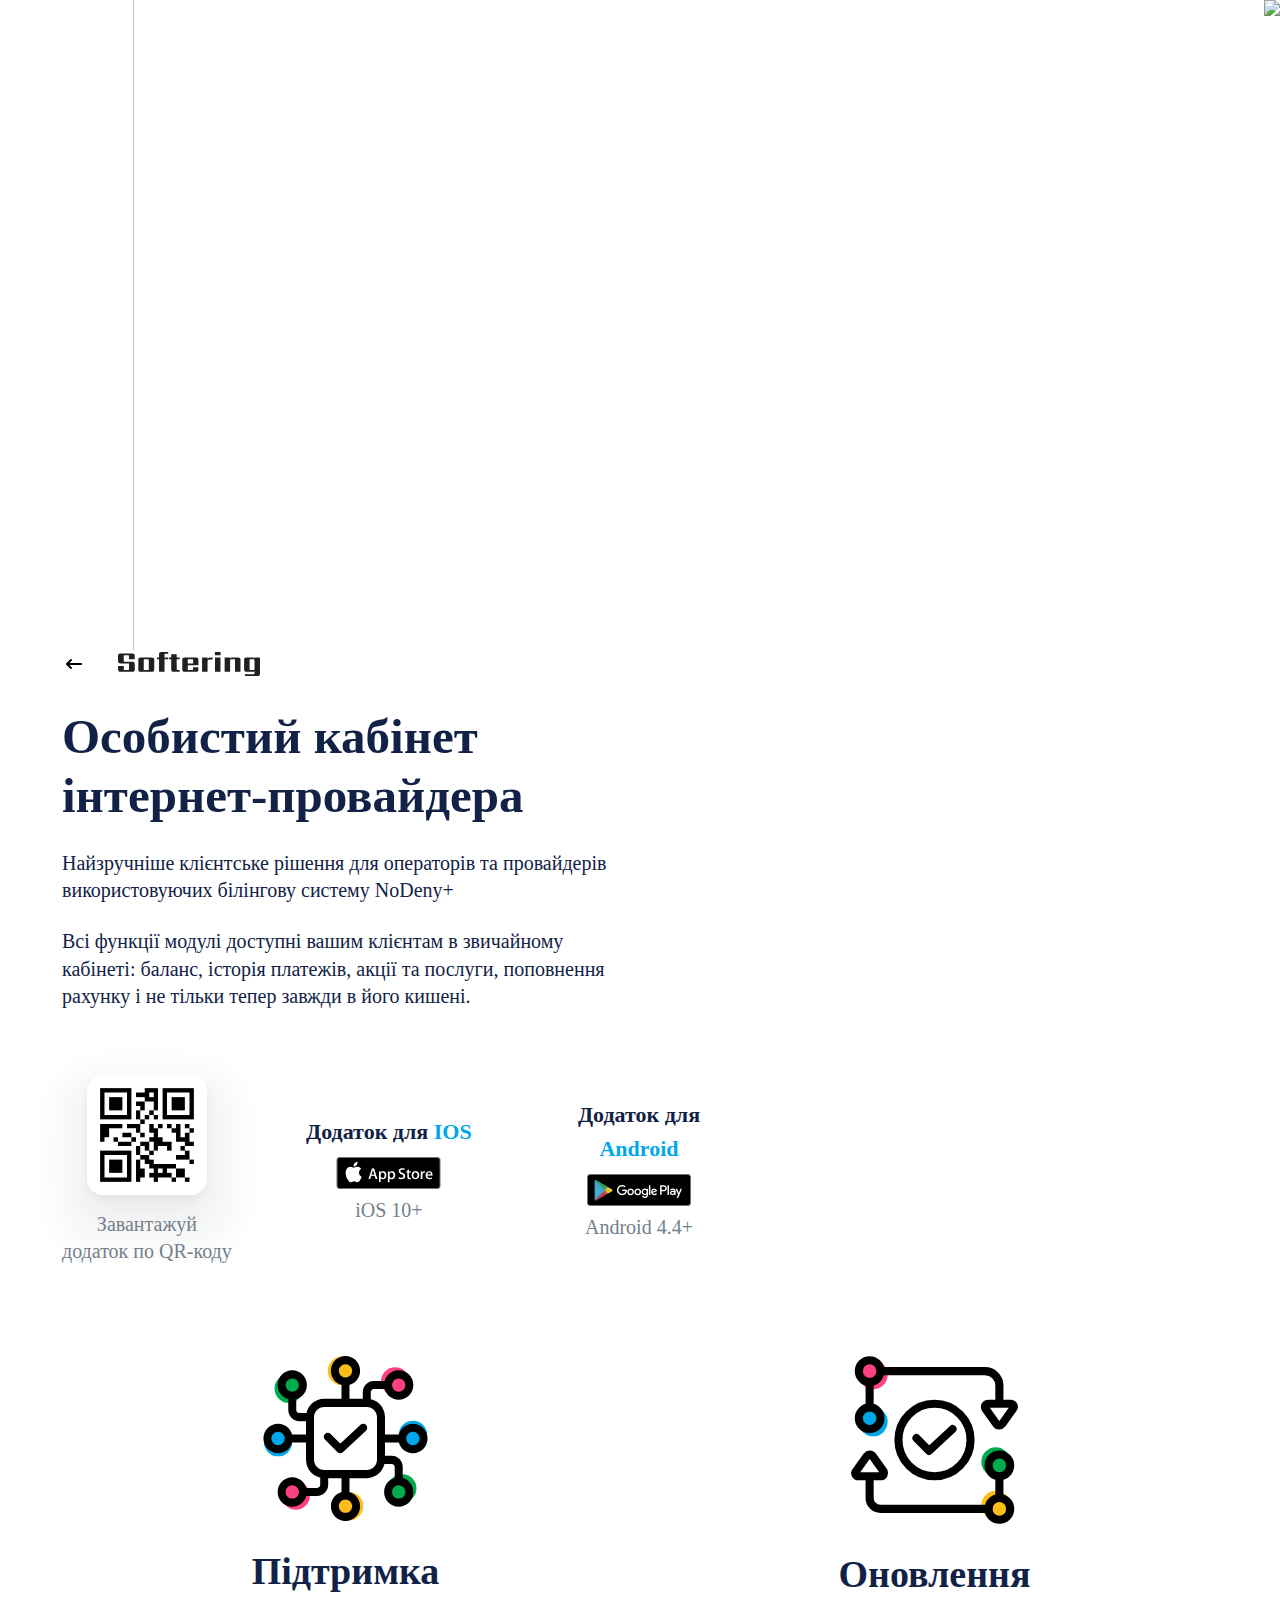
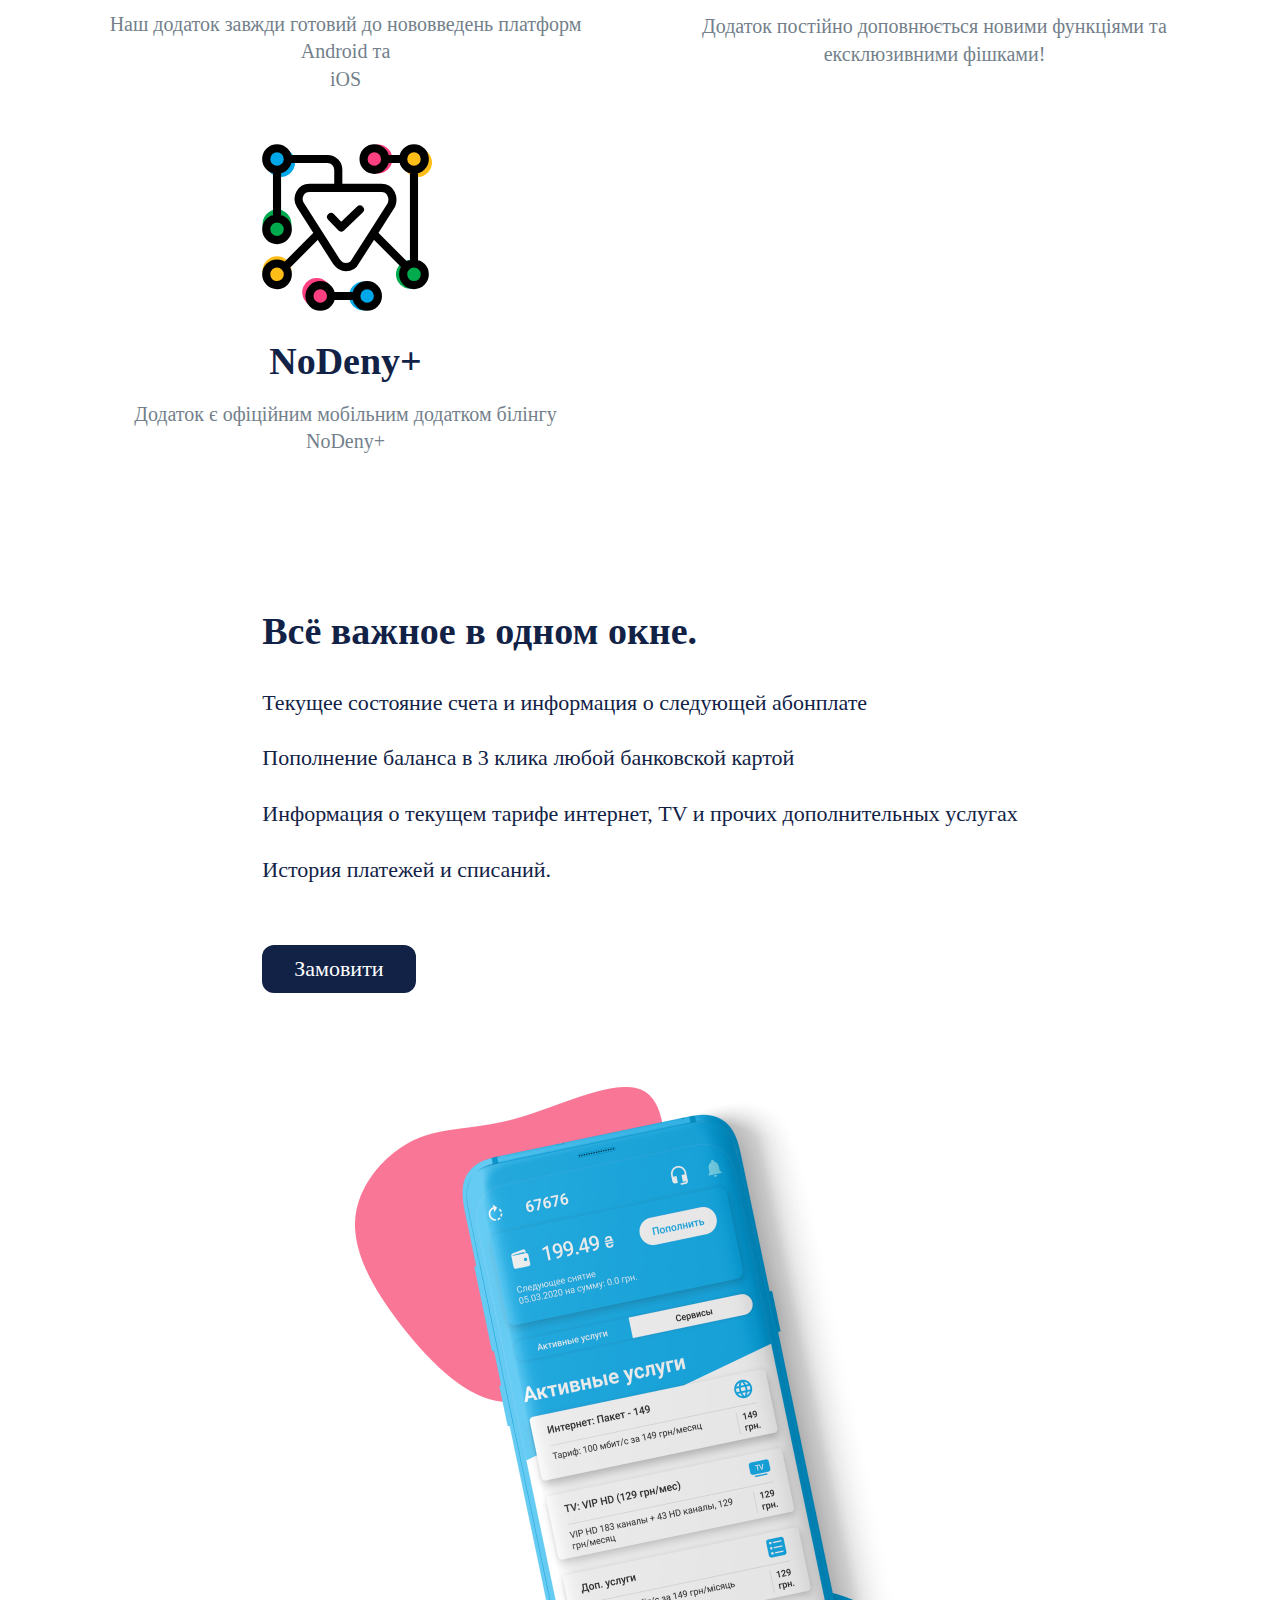
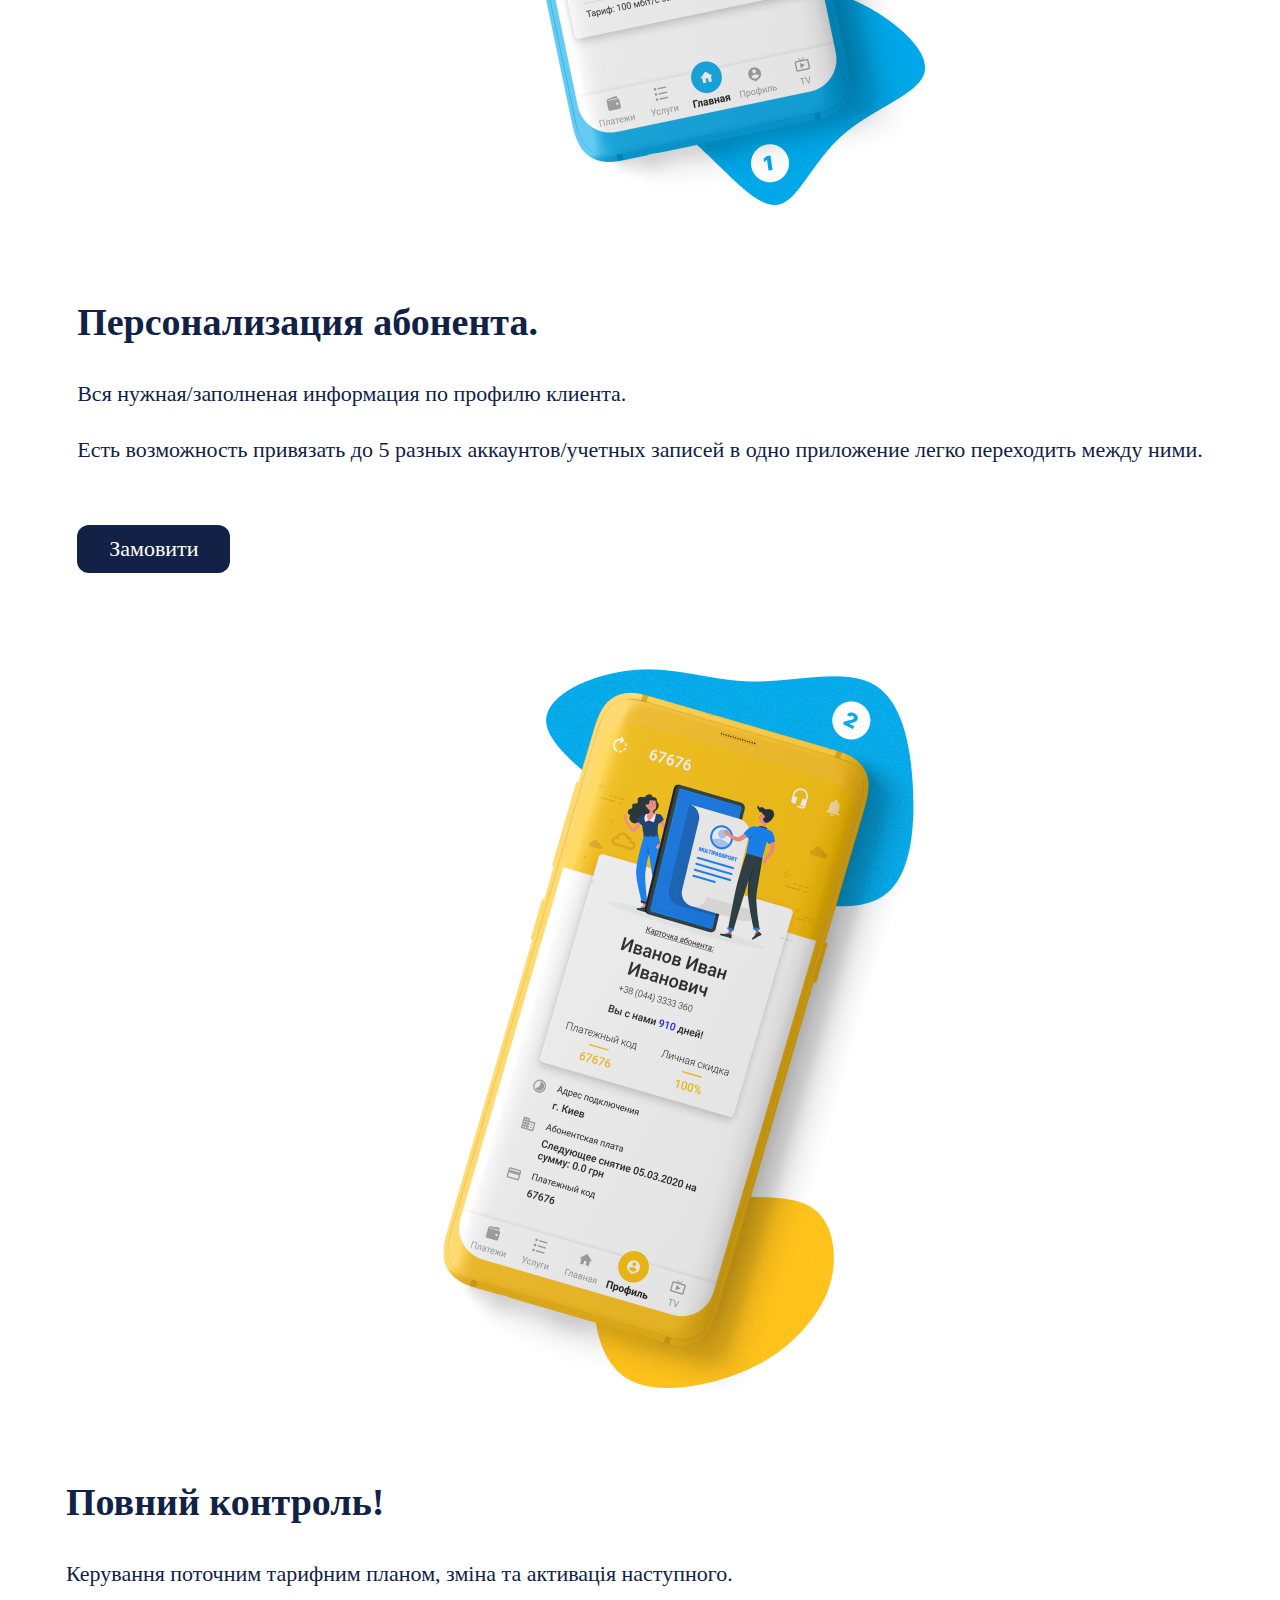
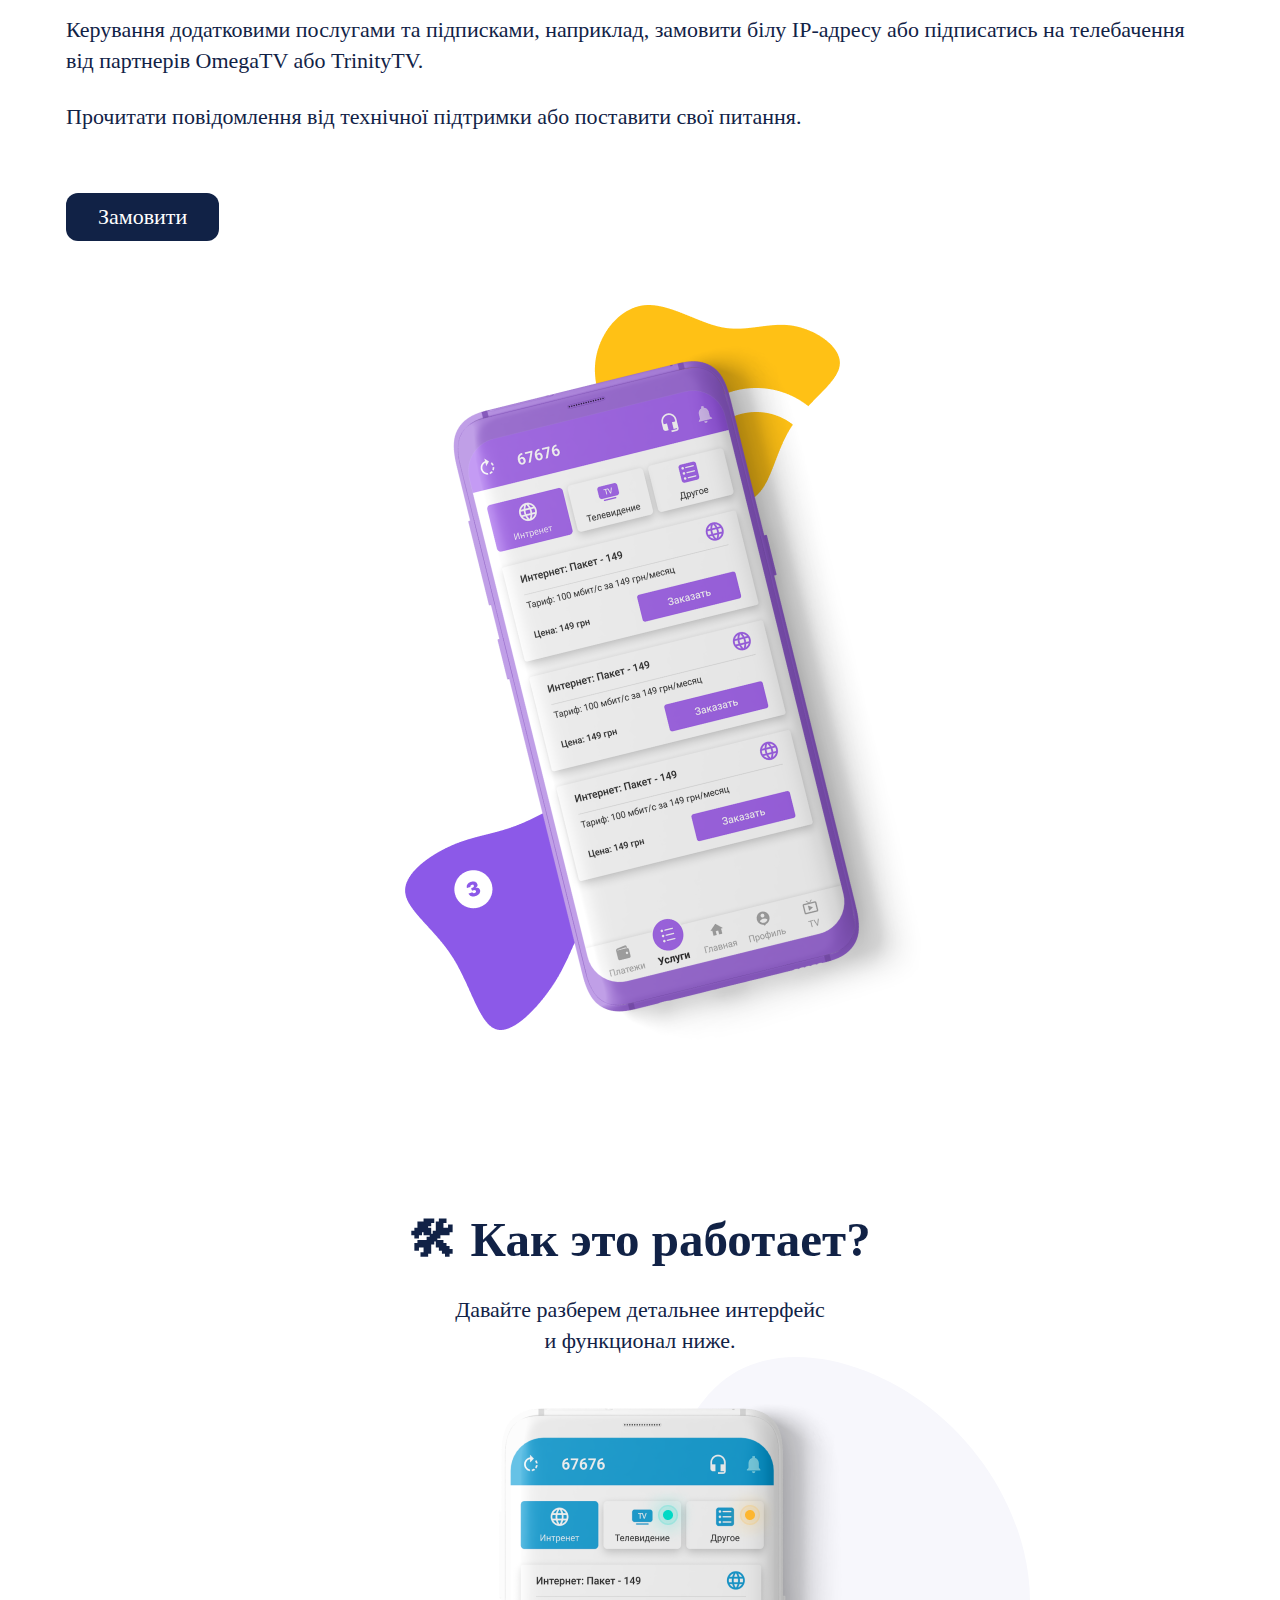
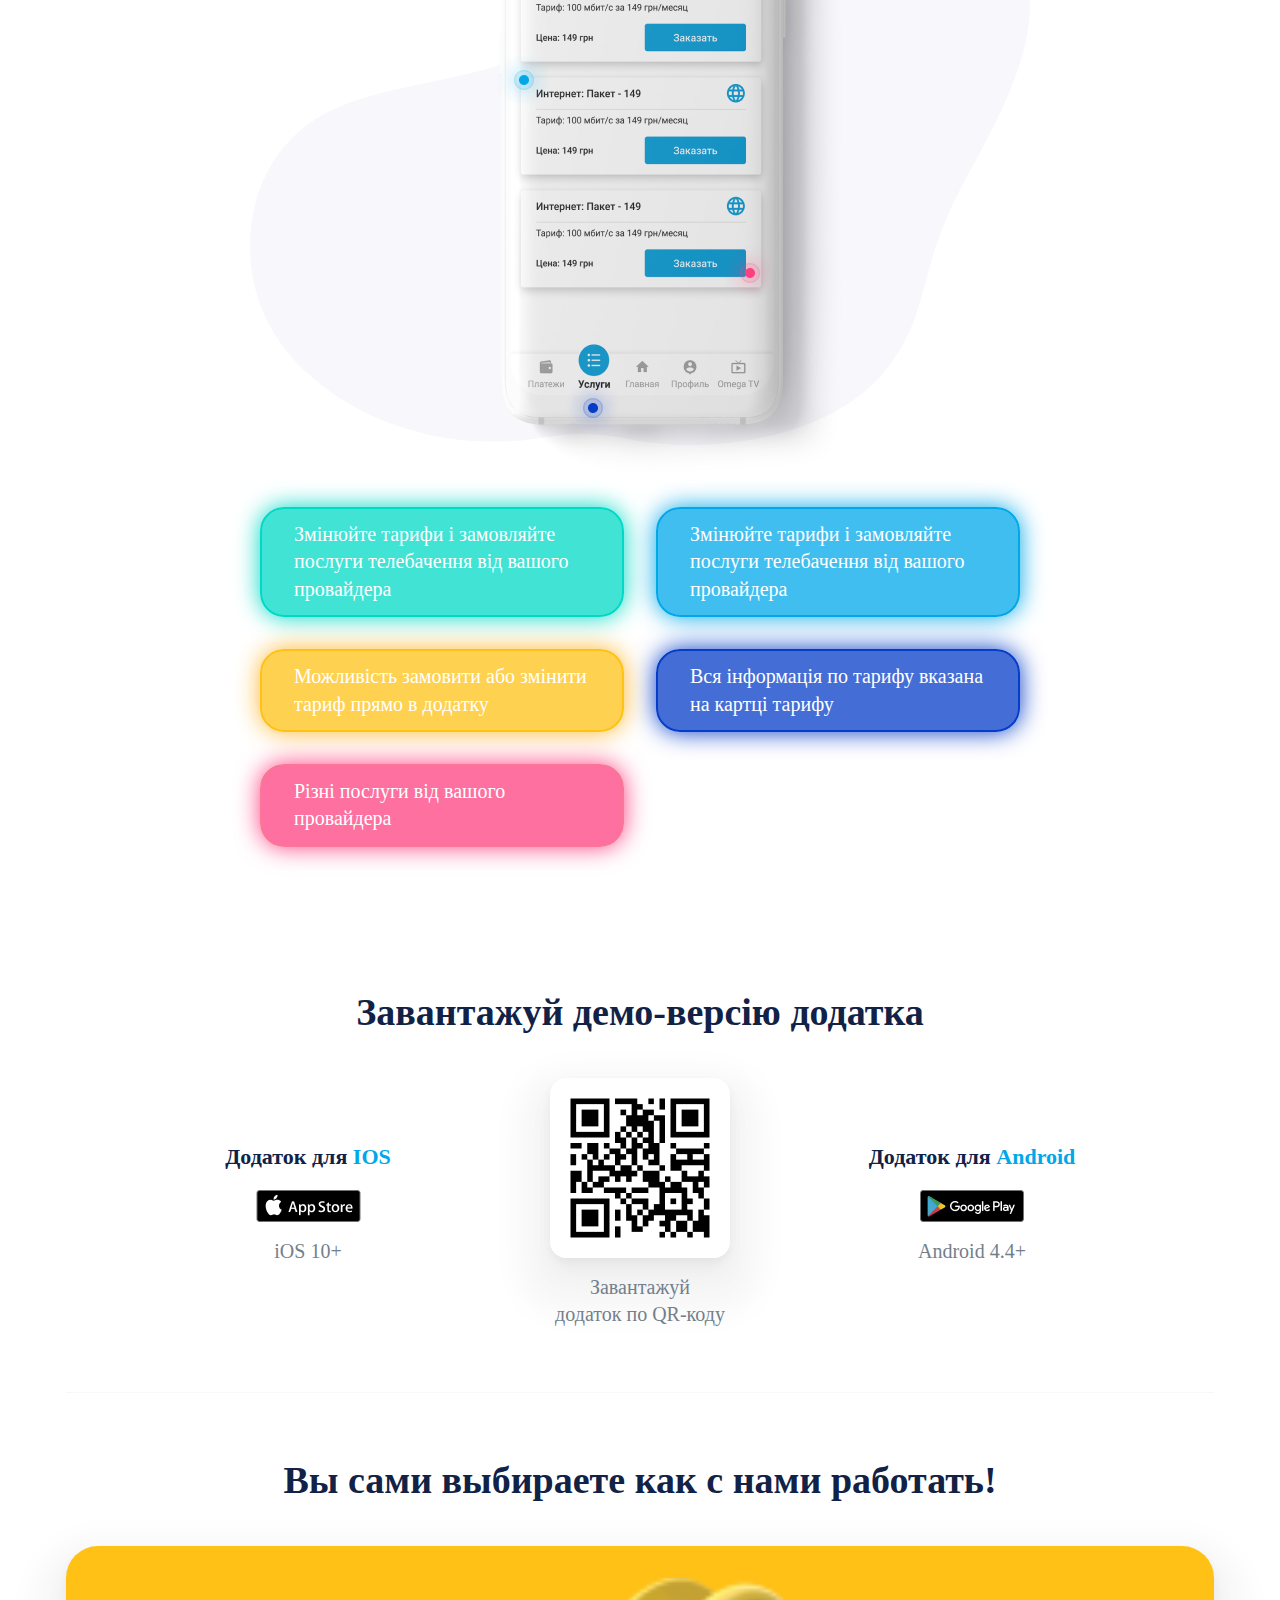
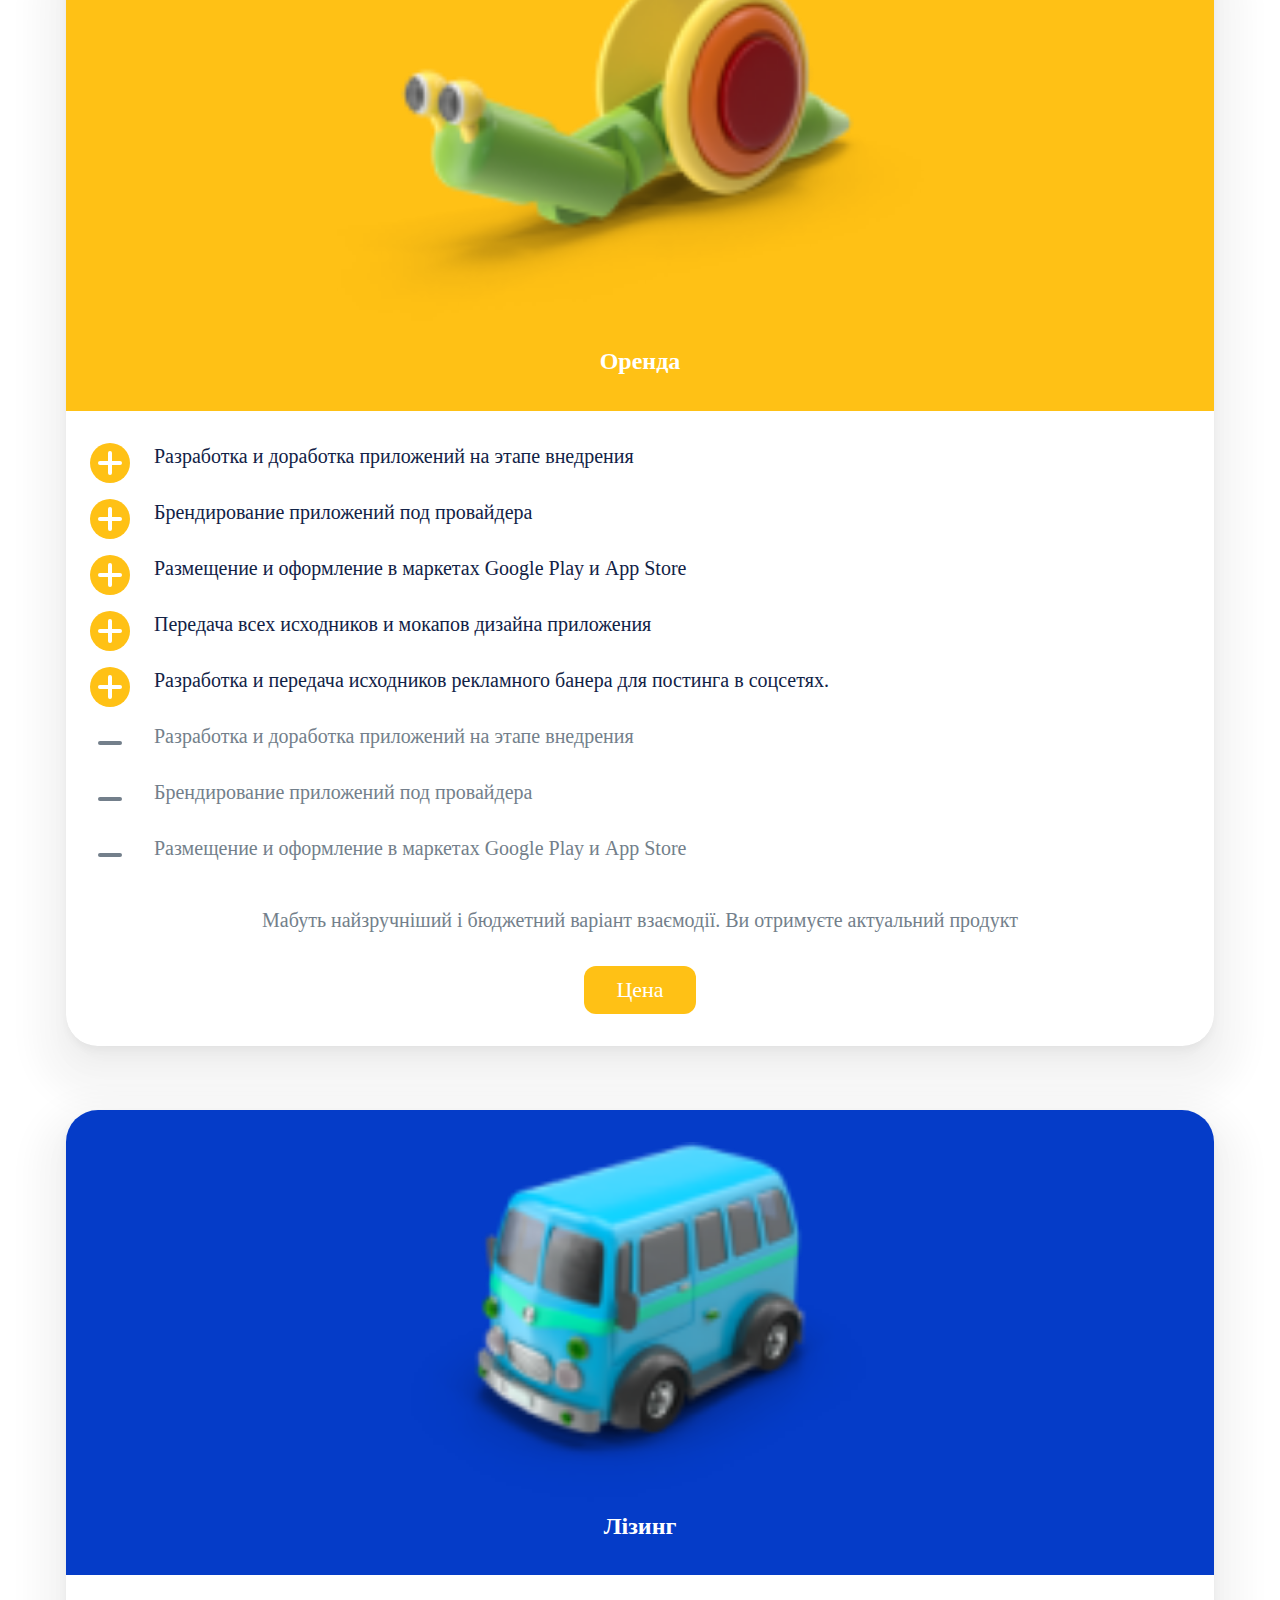
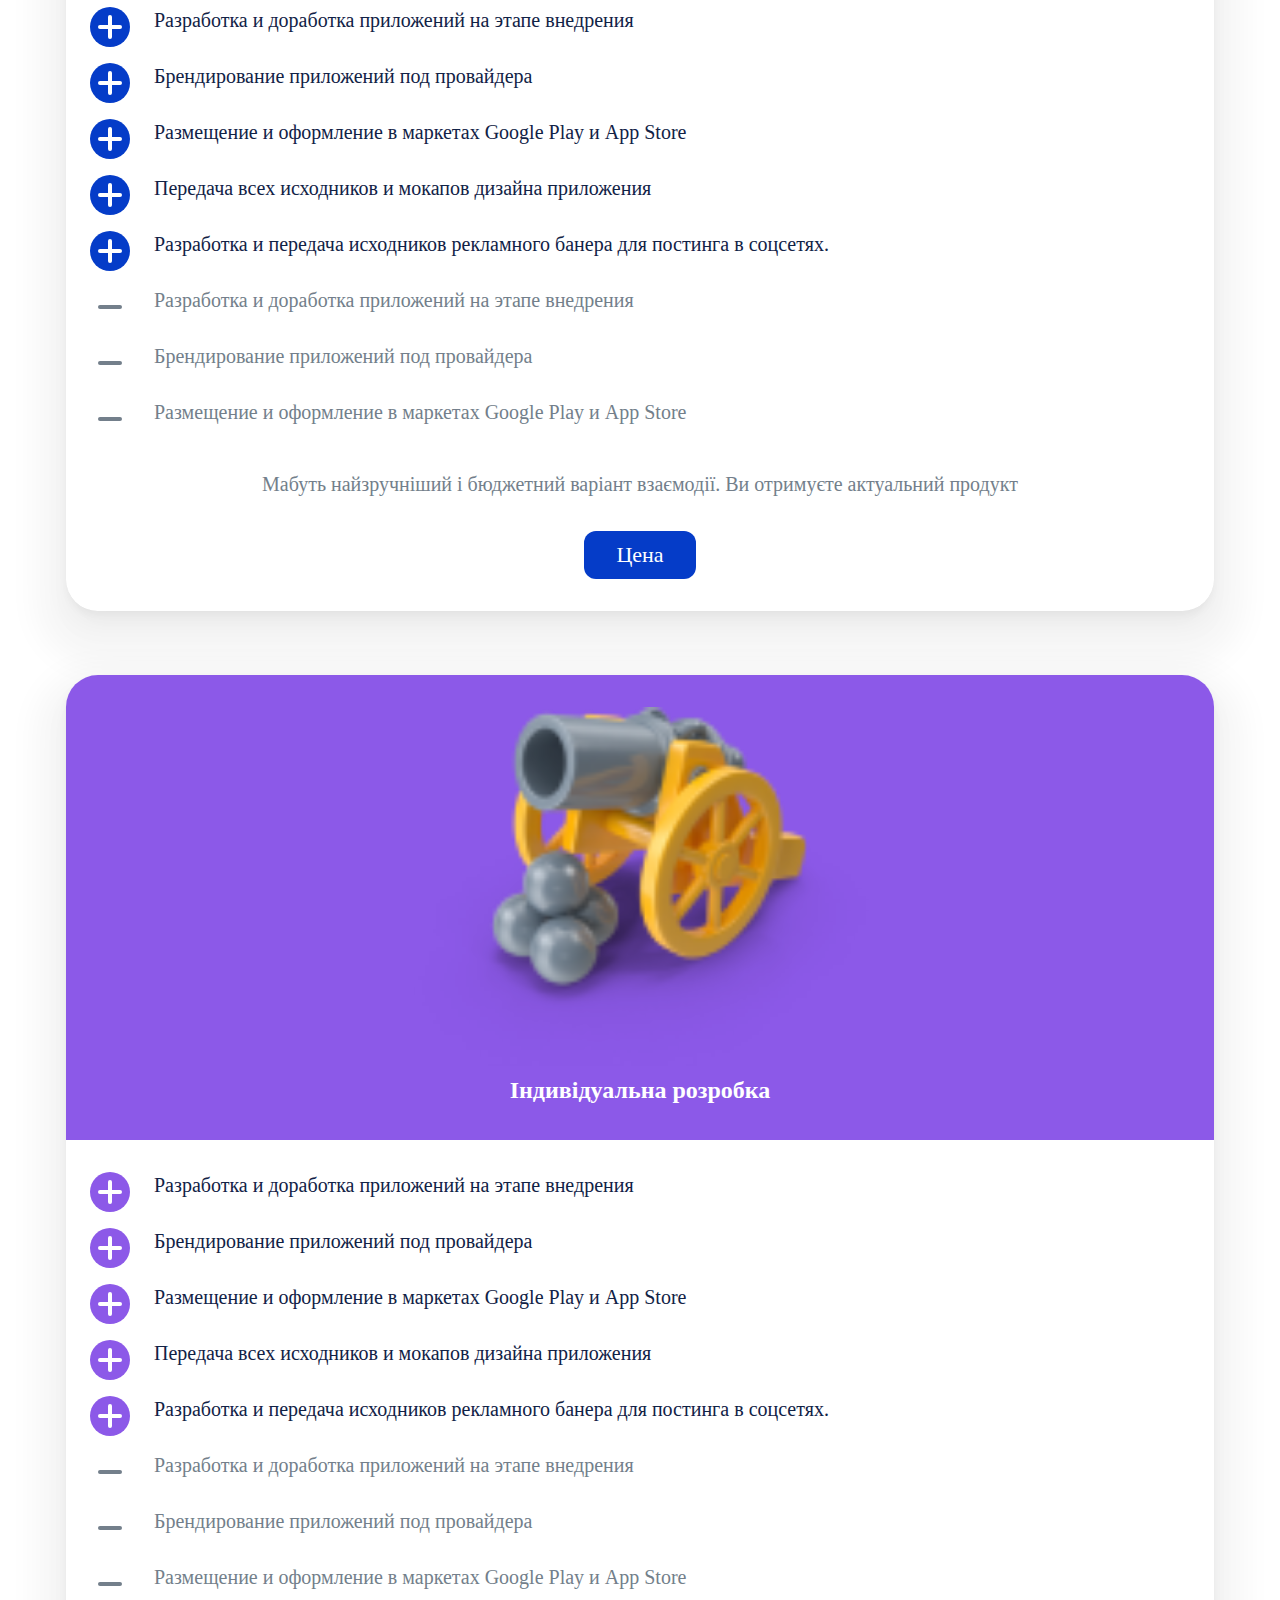
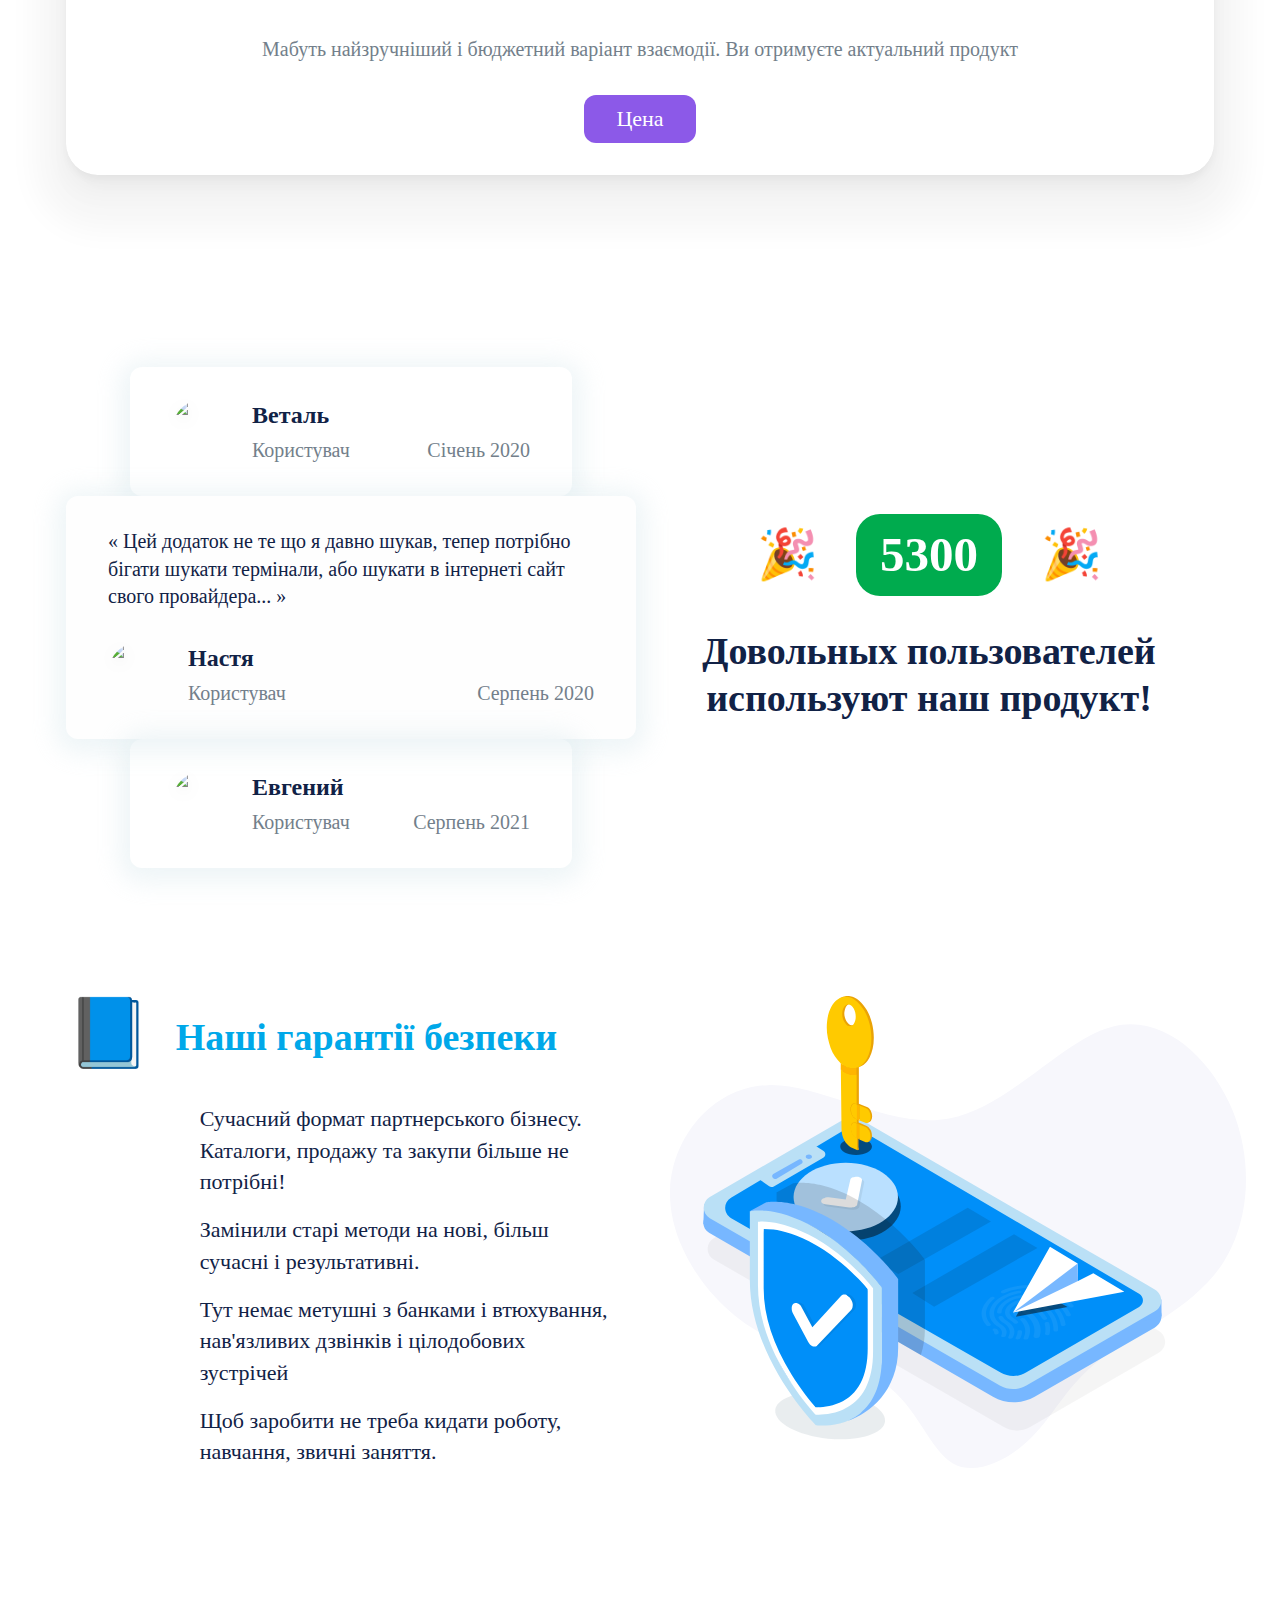
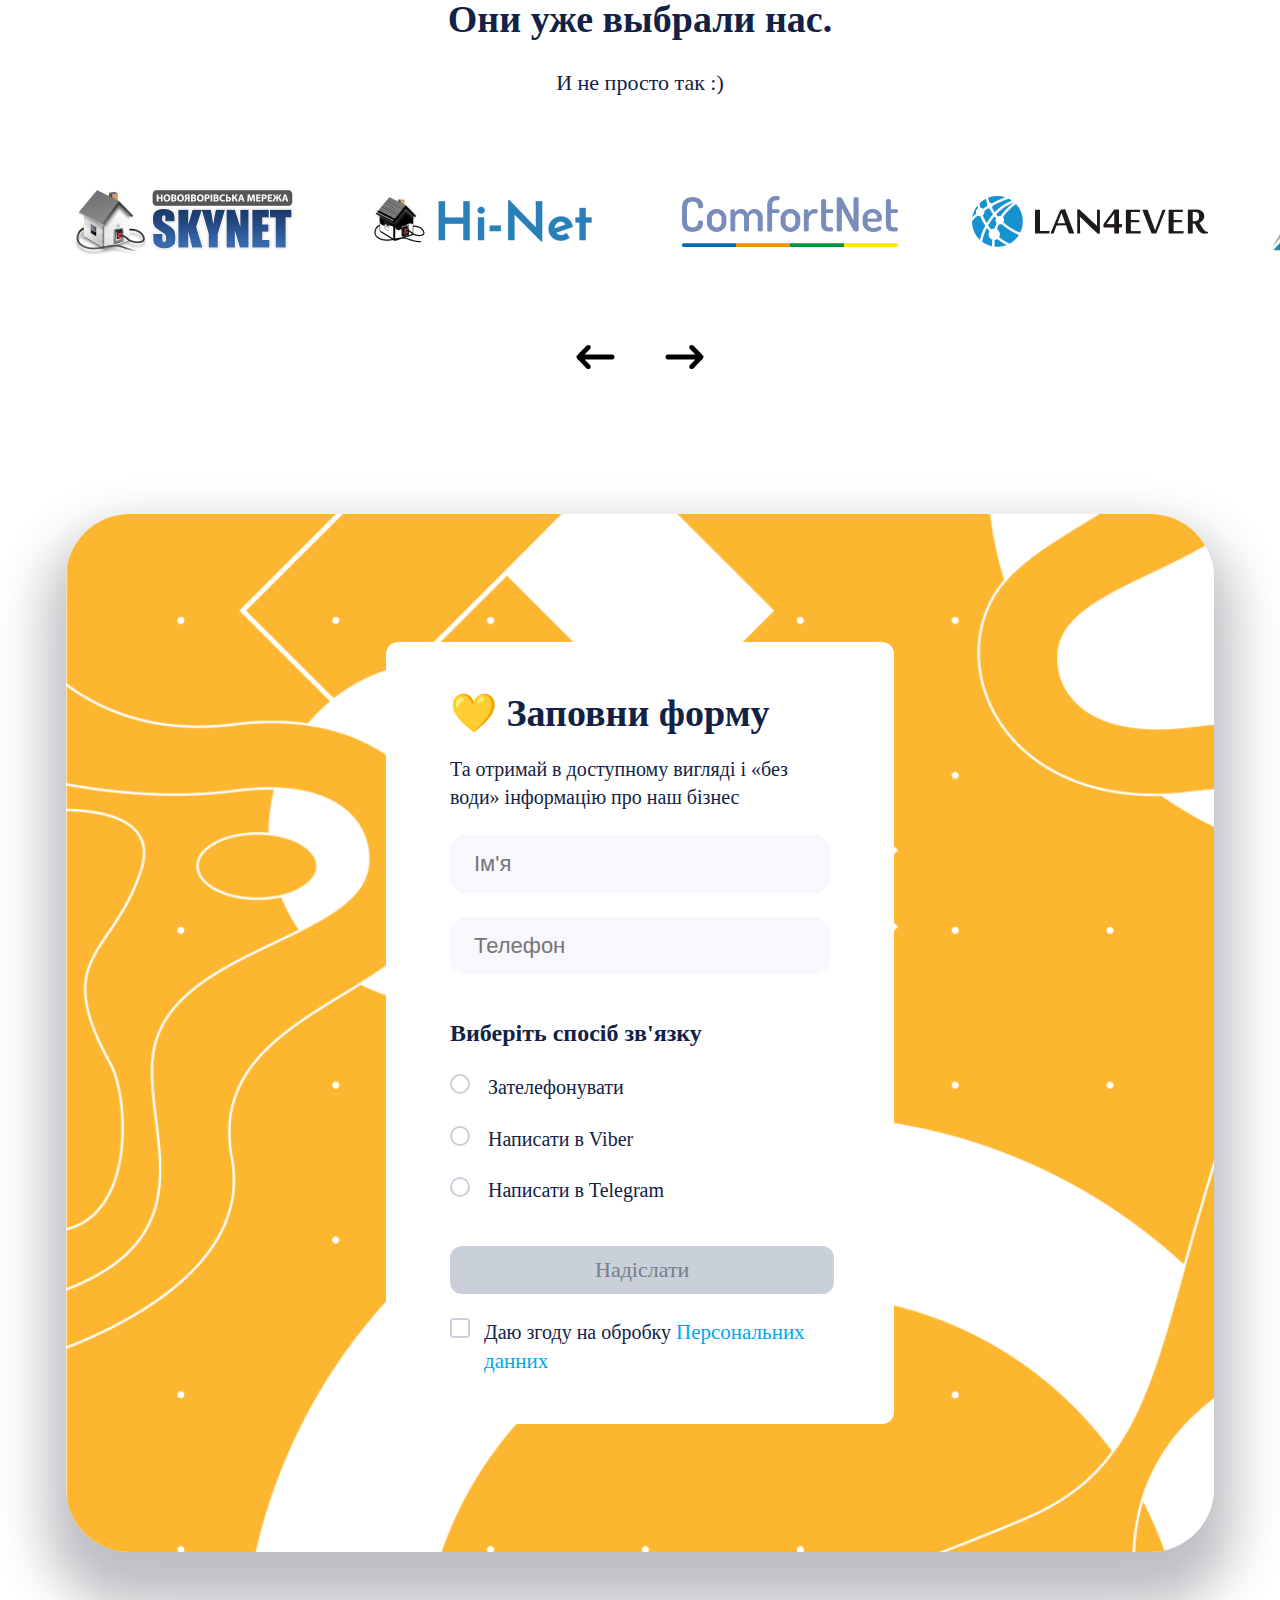
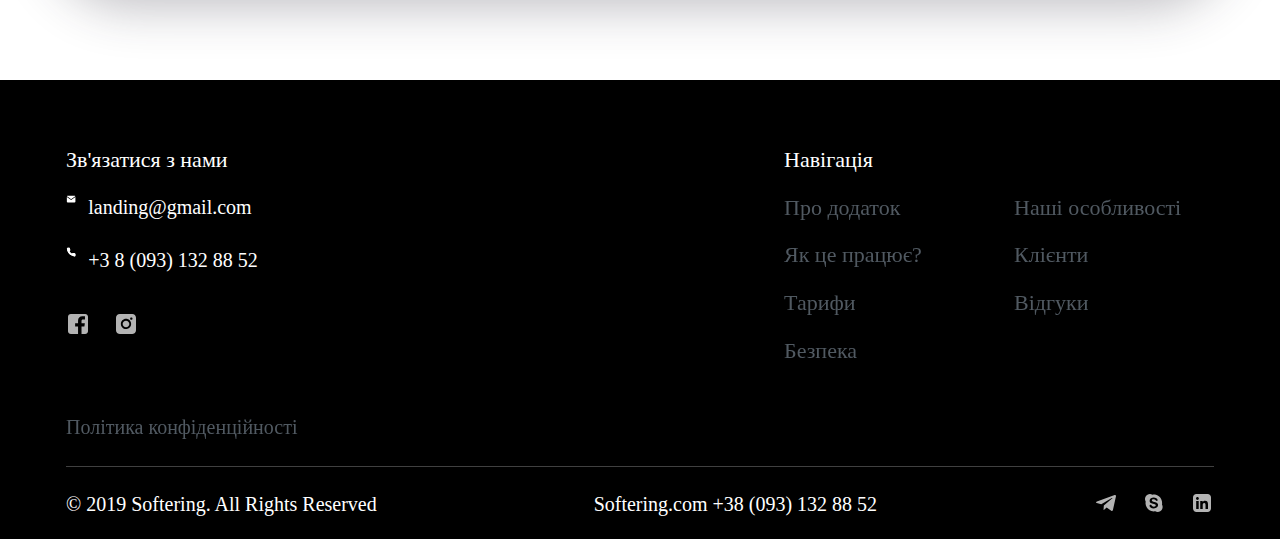
==== index.html @ 540b1f9c "Global update" ====
<!DOCTYPE html>
<html>
    <head>
        <meta charset="utf-8">
        <!-- Стиль сайта -->
        <!-- <link href="./css/style.css" rel="stylesheet"> -->
        <link href="./css/index.css" rel="stylesheet">
        <!-- Стиль шрифтов -->
        <link href="./font/fonts.css" rel="stylesheet">
        <title>Softering</title>
    </head>
    <body>
        <!-- Йобаний красівий беграунд -->
        <div class="banner">
            <div class='banner__container-absolute'>
            <div class='banner__container-relative'>
                <img class="banner__background-img" src="./img/bannerr/background.png">
            </div>
            </div>
            <img class="banner__mask-img" src="./img/bannerr/Mask.png">
        </div>
        <div class="header center-alignment-home">
            <a href="" class="header__back-logo">
                <div>
                    <img src="./img/header/Arrow-back.svg">
                    <img src="./img/header/Logo-Softering.svg">
                </div>
            </a>
            <div class="header__about-project">
                <div class="header__info">
                    <h2 class="H2ExtraBold">Особистий кабінет інтернет-провайдера</h2>
                    <p class="Regular-S">Найзручніше клієнтське рішення для операторів та провайдерів використовуючих білінгову систему NoDeny+</p>
                    <p class="Regular-S">Всі функції модулі доступні вашим клієнтам в звичайному кабінеті: баланс, історія платежів, акції та послуги, поповнення рахунку і не тільки тепер завжди в його кишені.</p>
                </div>
                <div class="header__download-links">
                    <div class="header__QR">
                        <span class="header__QR-img">
                            <img src="./img/header/links-QR.png">
                        </span>
                        <span class="grey_text Medium-S">Завантажуй</br> додаток по QR-коду</span>
                    </div>
                    <div class="header__applications">
                        <div class="applications-app">
                            <span class="applications-text H6Bold">Додаток для <span class="SkyBlue_text">IOS</span></span>
                            <a href=''><img src="./img/applications/AppStore.png"></a>
                            <span class="grey_text Medium-S">iOS 10+</span>
                        </div>
                        <div class="applications-app">
                            <span class="applications-text H6Bold">Додаток для <span class="SkyBlue_text">Android</span></span>
                            <a href=''><img src="./img/applications/GooglePlay.png"></a>
                            <span class="grey_text Medium-S">Android 4.4+</span>
                        </div>
                    </div>
                </div>
            </div>
        </div>
        <div class="list center-alignment">
             <ul class="list__cards">
                <li class="list__card-1 list__card">
                    <img src="./img/list/01.svg">
                    <div class="list__texts">
                        <h3 class="H3ExtraBold">Підтримка</h3>
                        <p class="Medium-S">Наш додаток завжди готовий до нововведень платформ Android та</br>iOS</p>
                    </div>
                </li>
                <li class="list__card-2 list__card">
                    <img src="./img/list/02.svg">
                    <div class="list__texts">
                        <h3 class="H3ExtraBold">Оновлення</h3>
                        <p class="Medium-S">Додаток постійно доповнюється новими функціями та ексклюзивними фішками!</p>
                    </div>
                </li>
                <li class="list__card-3 list__card">
                    <img src="./img/list/03.svg">
                    <div class="list__texts">
                        <h3 class="H3ExtraBold">NoDeny+</h3>
                        <p class="Medium-S">Додаток є офіційним мобільним додатком білінгу NoDeny+</p>
                    </div>
                </li>
             </ul>
        </div>
        <div class="about-order center-alignment">
            <div class="about-order__card">
                <img src="./img/about-order/01.png">
                <div class="about-order__info-block">
                    <div class="about-order__text-block">
                        <h3 class="H3ExtraBold">Всё важное в одном окне.</h3>
                        <div class="Regular-M">
                            <p>Текущее состояние счета и информация о следующей абонплате</p>
                            <p>Пополнение баланса в 3 клика любой банковской картой</p>
                            <p>Информация о текущем тарифе интернет, TV и прочих дополнительных услугах</p>
                            <p>История платежей и списаний.</p>
                        </div>
                    </div>
                    <div>
                        <button id='' class="button-primary">Замовити</button>
                    </div>
                </div>
            </div>
            <div class="about-order__card">
                <img src="./img/about-order/02.png">
                <div class="about-order__info-block">
                    <div class="about-order__text-block">
                        <h3 class="H3ExtraBold">Персонализация абонента.</h3>
                        <div class="Regular-M">
                            <p>Вся нужная/заполненая информация по профилю клиента.</p>
                            <p>Есть возможность привязать до 5 разных аккаунтов/учетных записей в одно приложение легко переходить между ними.</p>
                        </div>
                    </div>
                    <div>
                        <button id='' class="button-primary">Замовити</button>
                    </div>
                </div>
            </div>
            <div class="about-order__card">
                <img src="./img/about-order/03.png">
                <div class="about-order__info-block">
                    <div class="about-order__text-block">
                        <h3 class="H3ExtraBold">Повний контроль!</h3>
                        <div class="Regular-M">
                            <p>Керування поточним тарифним планом, зміна та активація наступного.</p>
                            <p>Керування додатковими послугами та підписками, наприклад, замовити білу IP-адресу або підписатись на телебачення від партнерів OmegaTV або TrinityTV. </p>
                            <p>Прочитати повідомлення від технічної підтримки або поставити свої питання. </p>
                        </div>
                    </div>
                    <div>
                        <button id='' class="button-primary">Замовити</button>
                    </div>
                </div>
            </div>
        </div>
        <div class="how-works center-alignment">
            <div class="how-works__title">
                <h2 class="H2ExtraBold">🛠 Как это работает?</h2>
                <p class="Medium-M">Давайте разберем детальнее интерфейс</br> и функционал ниже.</p>
            </div>
            <div class="how-works__info">
                <img src="./img/how-works/mobile.png">
                <div class="how-works__cards">
                    <div>
                        <p class="Medium-S">Змінюйте тарифи і замовляйте послуги телебачення від вашого провайдера</p>
                        <p class="Medium-S">Вся інформація по тарифу вказана на картці тарифу</p></div>
                    <div>
                        <p class="Medium-S">Змінюйте тарифи і замовляйте послуги телебачення від вашого провайдера</p>
                        <p class="Medium-S">Можливість замовити або змінити тариф прямо в додатку</p>
                        <p class="Medium-S">Різні послуги від вашого провайдера</p>
                    </div>
                </div>
                <img src="./img/how-works/Vector.svg">
            </div>
        </div>
        <div class="download-links-demo center-alignment">
            <h3 class="H3ExtraBold">Завантажуй демо-версію додатка</h3>
            <ul>
                <li class="applications-app">
                    <span class="applications-text H6Bold">Додаток для <span class="SkyBlue_text">IOS</span></span>
                    <a href=''><img src="./img/applications/AppStore.png"></a>
                    <span class="grey_text Medium-S">iOS 10+</span>
                </li>
                <li class="download-links-demo__QR-code">
                    <div class="download-links-demo__block">
                        <img src="./img/download-links-demo/links-QR-demo.png">
                    </div>
                    <span class="grey_text Medium-S">Завантажуй</br> додаток по QR-коду</span>
                </li>
                <li class="applications-app">
                    <span class="applications-text H6Bold">Додаток для <span class="SkyBlue_text">Android</span></span>
                    <a href=''><img src="./img/applications/GooglePlay.png"></a>
                    <span class="grey_text Medium-S">Android 4.4+</span>
                </li>
            </ul>
        </div>
        <div class="line"></div>
        <div class="rates center-alignment">
            <h3 class="H3ExtraBold">Вы сами выбираете как с нами работать!</h3>
            <ul class="rates__cards">
                <li class="rates__card rates_yellow">
                    <div class="rates__title">
                        <img src="./img/rates/yellow-card.png">
                        <h5 class="H5Bold">Оренда</h5>
                    </div>
                    <div class="rates__info">
                        <ul>
                            <li class="rates__text">
                                <svg width="20" height="20" viewBox="0 0 20 20" fill="none" xmlns="http://www.w3.org/2000/svg">
                                    <g clip-path="url(#clip0_263_393)">
                                    <circle cx="10" cy="10" r="10"/>
                                    <path d="M10 5V15" stroke="white" stroke-width="2" stroke-linecap="round" stroke-linejoin="round"/>
                                    <path d="M5 10H15" stroke="white" stroke-width="2" stroke-linecap="round" stroke-linejoin="round"/>
                                    </g>
                                    <defs>
                                    <clipPath id="clip0_263_393">
                                    <rect width="20" height="20" fill="white"/>
                                    </clipPath>
                                    </defs>
                                </svg>                                    
                                <p class="Regular-S">Разработка и доработка приложений на этапе внедрения</p>
                            </li>
                            <li class="rates__text">
                                <svg width="20" height="20" viewBox="0 0 20 20" fill="none" xmlns="http://www.w3.org/2000/svg">
                                    <g clip-path="url(#clip0_263_393)">
                                    <circle cx="10" cy="10" r="10"/>
                                    <path d="M10 5V15" stroke="white" stroke-width="2" stroke-linecap="round" stroke-linejoin="round"/>
                                    <path d="M5 10H15" stroke="white" stroke-width="2" stroke-linecap="round" stroke-linejoin="round"/>
                                    </g>
                                    <defs>
                                    <clipPath id="clip0_263_393">
                                    <rect width="20" height="20" fill="white"/>
                                    </clipPath>
                                    </defs>
                                </svg>                                    
                                <p class="Regular-S">Брендирование приложений под провайдера </p>
                            </li>
                            <li class="rates__text">
                                <svg width="20" height="20" viewBox="0 0 20 20" fill="none" xmlns="http://www.w3.org/2000/svg">
                                    <g clip-path="url(#clip0_263_393)">
                                    <circle cx="10" cy="10" r="10"/>
                                    <path d="M10 5V15" stroke="white" stroke-width="2" stroke-linecap="round" stroke-linejoin="round"/>
                                    <path d="M5 10H15" stroke="white" stroke-width="2" stroke-linecap="round" stroke-linejoin="round"/>
                                    </g>
                                    <defs>
                                    <clipPath id="clip0_263_393">
                                    <rect width="20" height="20" fill="white"/>
                                    </clipPath>
                                    </defs>
                                </svg> 
                                <p class="Regular-S">Размещение и оформление в маркетах Google Play и App Store</p>
                            </li>
                            <li class="rates__text">
                                <svg width="20" height="20" viewBox="0 0 20 20" fill="none" xmlns="http://www.w3.org/2000/svg">
                                    <g clip-path="url(#clip0_263_393)">
                                    <circle cx="10" cy="10" r="10"/>
                                    <path d="M10 5V15" stroke="white" stroke-width="2" stroke-linecap="round" stroke-linejoin="round"/>
                                    <path d="M5 10H15" stroke="white" stroke-width="2" stroke-linecap="round" stroke-linejoin="round"/>
                                    </g>
                                    <defs>
                                    <clipPath id="clip0_263_393">
                                    <rect width="20" height="20" fill="white"/>
                                    </clipPath>
                                    </defs>
                                </svg> 
                                <p class="Regular-S">Передача всех исходников и мокапов дизайна приложения</p>
                            </li>
                            <li class="rates__text">
                                <svg width="20" height="20" viewBox="0 0 20 20" fill="none" xmlns="http://www.w3.org/2000/svg">
                                    <g clip-path="url(#clip0_263_393)">
                                    <circle cx="10" cy="10" r="10"/>
                                    <path d="M10 5V15" stroke="white" stroke-width="2" stroke-linecap="round" stroke-linejoin="round"/>
                                    <path d="M5 10H15" stroke="white" stroke-width="2" stroke-linecap="round" stroke-linejoin="round"/>
                                    </g>
                                    <defs>
                                    <clipPath id="clip0_263_393">
                                    <rect width="20" height="20" fill="white"/>
                                    </clipPath>
                                    </defs>
                                </svg> 
                                <p class="Regular-S">Разработка и передача исходников рекламного банера для постинга в соцсетях.</p>
                            </li>
                            <li class="rates__text">
                                <svg width="20" height="20" viewBox="0 0 20 20" fill="none" xmlns="http://www.w3.org/2000/svg">
                                    <g clip-path="url(#clip0_263_400)">
                                    <circle cx="10" cy="10" r="10" fill="white"/>
                                    <path d="M5 10H15" stroke="#737F8B" stroke-width="2" stroke-linecap="round" stroke-linejoin="round"/>
                                    </g>
                                    <defs>
                                    <clipPath id="clip0_263_400">
                                    <rect width="20" height="20" fill="white"/>
                                    </clipPath>
                                    </defs>
                                </svg>                                    
                                <p class="Regular-S">Разработка и доработка приложений на этапе внедрения</p>
                            </li>
                            <li class="rates__text">
                                <svg width="20" height="20" viewBox="0 0 20 20" fill="none" xmlns="http://www.w3.org/2000/svg">
                                    <g clip-path="url(#clip0_263_400)">
                                    <circle cx="10" cy="10" r="10" fill="white"/>
                                    <path d="M5 10H15" stroke="#737F8B" stroke-width="2" stroke-linecap="round" stroke-linejoin="round"/>
                                    </g>
                                    <defs>
                                    <clipPath id="clip0_263_400">
                                    <rect width="20" height="20" fill="white"/>
                                    </clipPath>
                                    </defs>
                                </svg>                                    
                                <p class="Regular-S">Брендирование приложений под провайдера </p>
                            </li>
                            <li class="rates__text">
                                <svg width="20" height="20" viewBox="0 0 20 20" fill="none" xmlns="http://www.w3.org/2000/svg">
                                    <g clip-path="url(#clip0_263_400)">
                                    <circle cx="10" cy="10" r="10" fill="white"/>
                                    <path d="M5 10H15" stroke="#737F8B" stroke-width="2" stroke-linecap="round" stroke-linejoin="round"/>
                                    </g>
                                    <defs>
                                    <clipPath id="clip0_263_400">
                                    <rect width="20" height="20" fill="white"/>
                                    </clipPath>
                                    </defs>
                                </svg>                                    
                                <p class="Regular-S">Размещение и оформление в маркетах Google Play и App Store  </p>
                            </li>
                        </ul>
                        <p class="Medium-S">Мабуть найзручніший і бюджетний варіант взаємодії. Ви отримуєте актуальний продукт</p>
                        <div><button class="button-colored button-colored-yellow">Цена</button></div>
                    </div>
                </li>
                <li class="rates__card rates_blue">
                    <div class="rates__title">
                        <img src="./img/rates/blue-card.png">
                        <h5 class="H5Bold">Лізинг</h5>
                    </div>
                    <div class="rates__info">
                        <ul>
                            <li class="rates__text">
                                <svg width="20" height="20" viewBox="0 0 20 20" fill="none" xmlns="http://www.w3.org/2000/svg">
                                    <g clip-path="url(#clip0_263_393)">
                                    <circle cx="10" cy="10" r="10"/>
                                    <path d="M10 5V15" stroke="white" stroke-width="2" stroke-linecap="round" stroke-linejoin="round"/>
                                    <path d="M5 10H15" stroke="white" stroke-width="2" stroke-linecap="round" stroke-linejoin="round"/>
                                    </g>
                                    <defs>
                                    <clipPath id="clip0_263_393">
                                    <rect width="20" height="20" fill="white"/>
                                    </clipPath>
                                    </defs>
                                </svg>                                    
                                <p class="Regular-S">Разработка и доработка приложений на этапе внедрения</p>
                            </li>
                            <li class="rates__text">
                                <svg width="20" height="20" viewBox="0 0 20 20" fill="none" xmlns="http://www.w3.org/2000/svg">
                                    <g clip-path="url(#clip0_263_393)">
                                    <circle cx="10" cy="10" r="10"/>
                                    <path d="M10 5V15" stroke="white" stroke-width="2" stroke-linecap="round" stroke-linejoin="round"/>
                                    <path d="M5 10H15" stroke="white" stroke-width="2" stroke-linecap="round" stroke-linejoin="round"/>
                                    </g>
                                    <defs>
                                    <clipPath id="clip0_263_393">
                                    <rect width="20" height="20" fill="white"/>
                                    </clipPath>
                                    </defs>
                                </svg>                                    
                                <p class="Regular-S">Брендирование приложений под провайдера </p>
                            </li>
                            <li class="rates__text">
                                <svg width="20" height="20" viewBox="0 0 20 20" fill="none" xmlns="http://www.w3.org/2000/svg">
                                    <g clip-path="url(#clip0_263_393)">
                                    <circle cx="10" cy="10" r="10"/>
                                    <path d="M10 5V15" stroke="white" stroke-width="2" stroke-linecap="round" stroke-linejoin="round"/>
                                    <path d="M5 10H15" stroke="white" stroke-width="2" stroke-linecap="round" stroke-linejoin="round"/>
                                    </g>
                                    <defs>
                                    <clipPath id="clip0_263_393">
                                    <rect width="20" height="20" fill="white"/>
                                    </clipPath>
                                    </defs>
                                </svg> 
                                <p class="Regular-S">Размещение и оформление в маркетах Google Play и App Store</p>
                            </li>
                            <li class="rates__text">
                                <svg width="20" height="20" viewBox="0 0 20 20" fill="none" xmlns="http://www.w3.org/2000/svg">
                                    <g clip-path="url(#clip0_263_393)">
                                    <circle cx="10" cy="10" r="10"/>
                                    <path d="M10 5V15" stroke="white" stroke-width="2" stroke-linecap="round" stroke-linejoin="round"/>
                                    <path d="M5 10H15" stroke="white" stroke-width="2" stroke-linecap="round" stroke-linejoin="round"/>
                                    </g>
                                    <defs>
                                    <clipPath id="clip0_263_393">
                                    <rect width="20" height="20" fill="white"/>
                                    </clipPath>
                                    </defs>
                                </svg> 
                                <p class="Regular-S">Передача всех исходников и мокапов дизайна приложения</p>
                            </li>
                            <li class="rates__text">
                                <svg width="20" height="20" viewBox="0 0 20 20" fill="none" xmlns="http://www.w3.org/2000/svg">
                                    <g clip-path="url(#clip0_263_393)">
                                    <circle cx="10" cy="10" r="10"/>
                                    <path d="M10 5V15" stroke="white" stroke-width="2" stroke-linecap="round" stroke-linejoin="round"/>
                                    <path d="M5 10H15" stroke="white" stroke-width="2" stroke-linecap="round" stroke-linejoin="round"/>
                                    </g>
                                    <defs>
                                    <clipPath id="clip0_263_393">
                                    <rect width="20" height="20" fill="white"/>
                                    </clipPath>
                                    </defs>
                                </svg> 
                                <p class="Regular-S">Разработка и передача исходников рекламного банера для постинга в соцсетях.</p>
                            </li>
                            <li class="rates__text">
                                <svg width="20" height="20" viewBox="0 0 20 20" fill="none" xmlns="http://www.w3.org/2000/svg">
                                    <g clip-path="url(#clip0_263_400)">
                                    <circle cx="10" cy="10" r="10" fill="white"/>
                                    <path d="M5 10H15" stroke="#737F8B" stroke-width="2" stroke-linecap="round" stroke-linejoin="round"/>
                                    </g>
                                    <defs>
                                    <clipPath id="clip0_263_400">
                                    <rect width="20" height="20" fill="white"/>
                                    </clipPath>
                                    </defs>
                                </svg>                                    
                                <p class="Regular-S">Разработка и доработка приложений на этапе внедрения</p>
                            </li>
                            <li class="rates__text">
                                <svg width="20" height="20" viewBox="0 0 20 20" fill="none" xmlns="http://www.w3.org/2000/svg">
                                    <g clip-path="url(#clip0_263_400)">
                                    <circle cx="10" cy="10" r="10" fill="white"/>
                                    <path d="M5 10H15" stroke="#737F8B" stroke-width="2" stroke-linecap="round" stroke-linejoin="round"/>
                                    </g>
                                    <defs>
                                    <clipPath id="clip0_263_400">
                                    <rect width="20" height="20" fill="white"/>
                                    </clipPath>
                                    </defs>
                                </svg>                                    
                                <p class="Regular-S">Брендирование приложений под провайдера </p>
                            </li>
                            <li class="rates__text">
                                <svg width="20" height="20" viewBox="0 0 20 20" fill="none" xmlns="http://www.w3.org/2000/svg">
                                    <g clip-path="url(#clip0_263_400)">
                                    <circle cx="10" cy="10" r="10" fill="white"/>
                                    <path d="M5 10H15" stroke="#737F8B" stroke-width="2" stroke-linecap="round" stroke-linejoin="round"/>
                                    </g>
                                    <defs>
                                    <clipPath id="clip0_263_400">
                                    <rect width="20" height="20" fill="white"/>
                                    </clipPath>
                                    </defs>
                                </svg>                                    
                                <p class="Regular-S">Размещение и оформление в маркетах Google Play и App Store  </p>
                            </li>
                        </ul>
                        <p class="Medium-S">Мабуть найзручніший і бюджетний варіант взаємодії. Ви отримуєте актуальний продукт</p>
                        <div><button class="button-colored button-colored-yellow">Цена</button></div>
                    </div>
                </li>
                <li class="rates__card rates_purple">
                    <div class="rates__title">
                        <img src="./img/rates/purple-card.png">
                        <h5 class="H5Bold">Індивідуальна розробка</h5>
                    </div>
                    <div class="rates__info">
                        <ul>
                            <li class="rates__text">
                                <svg width="20" height="20" viewBox="0 0 20 20" fill="none" xmlns="http://www.w3.org/2000/svg">
                                    <g clip-path="url(#clip0_263_393)">
                                    <circle cx="10" cy="10" r="10"/>
                                    <path d="M10 5V15" stroke="white" stroke-width="2" stroke-linecap="round" stroke-linejoin="round"/>
                                    <path d="M5 10H15" stroke="white" stroke-width="2" stroke-linecap="round" stroke-linejoin="round"/>
                                    </g>
                                    <defs>
                                    <clipPath id="clip0_263_393">
                                    <rect width="20" height="20" fill="white"/>
                                    </clipPath>
                                    </defs>
                                </svg>                                    
                                <p class="Regular-S">Разработка и доработка приложений на этапе внедрения</p>
                            </li>
                            <li class="rates__text">
                                <svg width="20" height="20" viewBox="0 0 20 20" fill="none" xmlns="http://www.w3.org/2000/svg">
                                    <g clip-path="url(#clip0_263_393)">
                                    <circle cx="10" cy="10" r="10"/>
                                    <path d="M10 5V15" stroke="white" stroke-width="2" stroke-linecap="round" stroke-linejoin="round"/>
                                    <path d="M5 10H15" stroke="white" stroke-width="2" stroke-linecap="round" stroke-linejoin="round"/>
                                    </g>
                                    <defs>
                                    <clipPath id="clip0_263_393">
                                    <rect width="20" height="20" fill="white"/>
                                    </clipPath>
                                    </defs>
                                </svg>                                    
                                <p class="Regular-S">Брендирование приложений под провайдера </p>
                            </li>
                            <li class="rates__text">
                                <svg width="20" height="20" viewBox="0 0 20 20" fill="none" xmlns="http://www.w3.org/2000/svg">
                                    <g clip-path="url(#clip0_263_393)">
                                    <circle cx="10" cy="10" r="10"/>
                                    <path d="M10 5V15" stroke="white" stroke-width="2" stroke-linecap="round" stroke-linejoin="round"/>
                                    <path d="M5 10H15" stroke="white" stroke-width="2" stroke-linecap="round" stroke-linejoin="round"/>
                                    </g>
                                    <defs>
                                    <clipPath id="clip0_263_393">
                                    <rect width="20" height="20" fill="white"/>
                                    </clipPath>
                                    </defs>
                                </svg> 
                                <p class="Regular-S">Размещение и оформление в маркетах Google Play и App Store</p>
                            </li>
                            <li class="rates__text">
                                <svg width="20" height="20" viewBox="0 0 20 20" fill="none" xmlns="http://www.w3.org/2000/svg">
                                    <g clip-path="url(#clip0_263_393)">
                                    <circle cx="10" cy="10" r="10"/>
                                    <path d="M10 5V15" stroke="white" stroke-width="2" stroke-linecap="round" stroke-linejoin="round"/>
                                    <path d="M5 10H15" stroke="white" stroke-width="2" stroke-linecap="round" stroke-linejoin="round"/>
                                    </g>
                                    <defs>
                                    <clipPath id="clip0_263_393">
                                    <rect width="20" height="20" fill="white"/>
                                    </clipPath>
                                    </defs>
                                </svg> 
                                <p class="Regular-S">Передача всех исходников и мокапов дизайна приложения</p>
                            </li>
                            <li class="rates__text">
                                <svg width="20" height="20" viewBox="0 0 20 20" fill="none" xmlns="http://www.w3.org/2000/svg">
                                    <g clip-path="url(#clip0_263_393)">
                                    <circle cx="10" cy="10" r="10"/>
                                    <path d="M10 5V15" stroke="white" stroke-width="2" stroke-linecap="round" stroke-linejoin="round"/>
                                    <path d="M5 10H15" stroke="white" stroke-width="2" stroke-linecap="round" stroke-linejoin="round"/>
                                    </g>
                                    <defs>
                                    <clipPath id="clip0_263_393">
                                    <rect width="20" height="20" fill="white"/>
                                    </clipPath>
                                    </defs>
                                </svg> 
                                <p class="Regular-S">Разработка и передача исходников рекламного банера для постинга в соцсетях.</p>
                            </li>
                            <li class="rates__text">
                                <svg width="20" height="20" viewBox="0 0 20 20" fill="none" xmlns="http://www.w3.org/2000/svg">
                                    <g clip-path="url(#clip0_263_400)">
                                    <circle cx="10" cy="10" r="10" fill="white"/>
                                    <path d="M5 10H15" stroke="#737F8B" stroke-width="2" stroke-linecap="round" stroke-linejoin="round"/>
                                    </g>
                                    <defs>
                                    <clipPath id="clip0_263_400">
                                    <rect width="20" height="20" fill="white"/>
                                    </clipPath>
                                    </defs>
                                </svg>                                    
                                <p class="Regular-S">Разработка и доработка приложений на этапе внедрения</p>
                            </li>
                            <li class="rates__text">
                                <svg width="20" height="20" viewBox="0 0 20 20" fill="none" xmlns="http://www.w3.org/2000/svg">
                                    <g clip-path="url(#clip0_263_400)">
                                    <circle cx="10" cy="10" r="10" fill="white"/>
                                    <path d="M5 10H15" stroke="#737F8B" stroke-width="2" stroke-linecap="round" stroke-linejoin="round"/>
                                    </g>
                                    <defs>
                                    <clipPath id="clip0_263_400">
                                    <rect width="20" height="20" fill="white"/>
                                    </clipPath>
                                    </defs>
                                </svg>                                    
                                <p class="Regular-S">Брендирование приложений под провайдера </p>
                            </li>
                            <li class="rates__text">
                                <svg width="20" height="20" viewBox="0 0 20 20" fill="none" xmlns="http://www.w3.org/2000/svg">
                                    <g clip-path="url(#clip0_263_400)">
                                    <circle cx="10" cy="10" r="10" fill="white"/>
                                    <path d="M5 10H15" stroke="#737F8B" stroke-width="2" stroke-linecap="round" stroke-linejoin="round"/>
                                    </g>
                                    <defs>
                                    <clipPath id="clip0_263_400">
                                    <rect width="20" height="20" fill="white"/>
                                    </clipPath>
                                    </defs>
                                </svg>                                    
                                <p class="Regular-S">Размещение и оформление в маркетах Google Play и App Store  </p>
                            </li>
                        </ul>
                        <p class="Medium-S">Мабуть найзручніший і бюджетний варіант взаємодії. Ви отримуєте актуальний продукт</p>
                        <div><button class="button-colored button-colored-yellow">Цена</button></div>
                    </div>
                </li>
            </ul>
        </div>
        <div class="comments center-alignment">
            <ul class="comments__cards">
                <li class="comments__card comments__card_1">
                    <p class="Medium-S">« Цей додаток те що я давно шукав, тепер не потрібно бігати шукати термінали, або шукати в інтернеті сайт свого провайдера! »</p>
                    <div class="comments__info">
                        <div class="comments__avatar c1"><img src="./img/comments/Avatar-2.png"></div>
                        <div>
                            <h5 class="H5Bold">Веталь</h5>
                            <div class="Regular-S">
                                <span>Користувач</span>
                                <span>Січень 2020</span>
                            </div>
                        </div>
                    </div>
                </li>
                <li class="comments__card comments__card_2">
                    <p class="Medium-S">« Цей додаток те що я давно шукав, тепер не потрібно бігати шукати термінали, або шукати в інтернеті сайт свого провайдера! »</p>
                    <div class="comments__info">
                        <div class="comments__avatar c2"><img src="./img/comments/Avatar-1.png"></div>
                        <div>
                            <h5 class="H5Bold">Евгений</h5>
                            <div class="Regular-S">
                                <span>Користувач</span>
                                <span>Серпень 2021</span>
                            </div>
                        </div>
                    </div>
                </li>
                <li class="comments__card comments__card_3 comments__card_open">
                    <p class="Medium-S">« Цей додаток не те що я давно шукав, тепер потрібно бігати шукати термінали, або шукати в інтернеті сайт свого провайдера... »</p>
                    <div class="comments__info">
                        <div class="comments__avatar c3"><img src="./img/comments/Avatar-3.png"></div>
                        <div>
                            <h5 class="H5Bold">Настя</h5>
                            <div class="Regular-S">
                                <span>Користувач</span>
                                <span>Серпень 2020</span>
                            </div>
                        </div>
                    </div>
                </li>
            </ul>
            <div class="comments__title">
                <div class="comments__number">
                    <span class="H2ExtraBold">🎉</span>
                    <div class="comments__block">
                        <span class="H2ExtraBold">5300</span>
                    </div>
                    <span class="H2ExtraBold">🎉</span>
                </div>
                <h3 class="H3ExtraBold">Довольных пользователей используют наш продукт!</h3>
            </div>
        </div>
        <div class="guarantees center-alignment">
            <div class="guarantees__info">
                <h1 class="H1ExtraBold">📘</h1>
                <div>
                    <h3 class="H3ExtraBold">Наші гарантії безпеки</h3>
                    <div>
                        <p class="Regular-M">Сучасний формат партнерського бізнесу. Каталоги, продажу та закупи більше не потрібні!</p>
                        <p class="Regular-M">Замінили старі методи на нові, більш сучасні і результативні.</p>
                        <p class="Regular-M">Тут немає метушні з банками і втюхування, нав'язливих дзвінків і цілодобових зустрічей</p>
                        <p class="Regular-M">Щоб заробити не треба кидати роботу, навчання, звичні заняття.</p>
                    </div>
                </div>
            </div>
            <div class="guarantees__img">
                <img src="./img/guarantees/guarantees.svg">
            </div>
        </div>
        <div class="logos">
            <div class="logos__title">
                <h3 class="H3ExtraBold">Они уже выбрали нас.</h3>
                <span class="Medium-M">И не просто так :)</span>
            </div>
            <div class="logos__info">
                <div class="logos__carousel">
                    <div class="logos__cards" style="margin-left: -900px;">
                        <img src="img/logos/01.png">
                        <img src="img/logos/02.png">
                        <img src="img/logos/03.png">
                        <img src="img/logos/04.png">
                        <img src="img/logos/05.png">
                        <img src="img/logos/06.png">
                        <img src="img/logos/07.png">
                        <img src="img/logos/08.png">
                        <img src="img/logos/09.png">
                    </div>
                </div>
                <div class="logos__arrow center-alignment">
                    <img class="logos__arrow_left" src="img/logos/arrow-left.svg">
                    <img class="logos__arrow_right" src="img/logos/arrow-right.svg">
                </div>
            </div>
        </div>
        <div class="form center-alignment">
            <div class="form__background">
                <div class="form__box">
                    <div class="form__title">
                        <h3 class="H3ExtraBold">💛 Заповни форму</h3>
                        <span class="Medium-S">Та отримай в доступному вигляді і «без води» інформацію про наш бізнес</span>
                    </div>
                    <form action="">
                        <div class="form__name-tel">
                            <input class="form__name Regular-M" type="text" name="contact" placeholder="Ім'я" required/>
                            <span class="Regular-M form__01">*</span>
                            <input class="form__tel Regular-M" type="text" name="contact" placeholder="Телефон" required/>
                            <span class="Regular-M form__02">*</span>
                        </div>
                        <div class="form__contact">
                            <p class="H5Bold">Виберіть спосіб зв'язку</p>
                            <label class="Medium-S" for="contactChoice1">Зателефонувати
                                <input class="form__radio"type="radio" value="telphone" name="contact" required/>
                                <span></span>
                            </label>
                            <label class="Medium-S" for="contactChoice2">Написати в Viber
                                <input class="form__radio" type="radio" value="viber" name="contact" required/>
                                <span></span>
                            </label>
                            <label class="Medium-S" for="contactChoice3">Написати в Telegram
                                <input class="form__radio" type="radio" value="telegram" name="contact" required/>
                                <span></span>
                            </label>
                        </div>
                        <div class="form__personal-information">
                            <button class="button-primary form__send" type='submit' name="name" disabled>Надіслати</button>
                            <label class="Regular-S" for="contactChoice4">Даю згоду на обробку <a class="Link-S">Персональних данних</a>
                                <input class="form__checkbox" type="checkbox" value="data" name="contact">
                                <span>
                                    <img src="img/form/flag.svg">
                                </span>
                            </label>
                        </div>
                    </form>
                </div>
            </div>
        </div>
        <div class="footer center-alignment">
            <div class="footer__info">
                 <div class="footer__contact">
                     <ul>
                        <li>
                            <span class="Medium-M">Зв'язатися з нами</span>
                        </li>
                        <li class="footer__call">
                            <span>
                                <svg xmlns="http://www.w3.org/2000/svg" width="24" height="24" viewBox="0 0 24 24" fill="none">
                                    <path d="M20 4H4C3.26362 4 2.61686 4.40334 2.26974 5C2.24366 5.04483 2.21928 5.09075 2.19667 5.13767L4.85714 7L12 12L19.1429 7L21.8033 5.13767C21.7807 5.09075 21.7563 5.04483 21.7303 5C21.3831 4.40334 20.7364 4 20 4Z" fill="white"/>
                                    <path d="M22 18V7L12 14L2 7V18C2 19.1 2.9 20 4 20H20C21.1 20 22 19.1 22 18Z" fill="white"/>
                                 </svg>
                                <span class="Regular-S">landing@gmail.com</span>
                            </span>
                            <span>
                                <svg xmlns="http://www.w3.org/2000/svg" width="24" height="24" viewBox="0 0 24 24" fill="none">
                                    <path d="M22.0004 16.92V19.92C22.0016 20.1985 21.9445 20.4741 21.8329 20.7293C21.7214 20.9845 21.5577 21.2136 21.3525 21.4018C21.1473 21.5901 20.905 21.7335 20.6412 21.8227C20.3773 21.9119 20.0978 21.945 19.8204 21.92C16.7433 21.5856 13.7874 20.5341 11.1904 18.85C8.77425 17.3146 6.72576 15.2661 5.19042 12.85C3.5004 10.2412 2.44866 7.27097 2.12042 4.17997C2.09543 3.90344 2.1283 3.62474 2.21692 3.3616C2.30555 3.09846 2.44799 2.85666 2.63519 2.6516C2.82238 2.44653 3.05023 2.28268 3.30421 2.1705C3.5582 2.05831 3.83276 2.00024 4.11042 1.99997H7.11042C7.59573 1.9952 8.06621 2.16705 8.43418 2.48351C8.80215 2.79996 9.0425 3.23942 9.11042 3.71997C9.23704 4.68004 9.47187 5.6227 9.81042 6.52997C9.94496 6.8879 9.97408 7.27689 9.89433 7.65086C9.81457 8.02482 9.62928 8.36809 9.36042 8.63998L8.09042 9.90997C9.51398 12.4135 11.5869 14.4864 14.0904 15.91L15.3604 14.64C15.6323 14.3711 15.9756 14.1858 16.3495 14.1061C16.7235 14.0263 17.1125 14.0554 17.4704 14.19C18.3777 14.5285 19.3204 14.7634 20.2804 14.89C20.7662 14.9585 21.2098 15.2032 21.527 15.5775C21.8441 15.9518 22.0126 16.4296 22.0004 16.92Z" fill="white"/>
                                    <path d="M22.0004 16.92V19.92C22.0016 20.1985 21.9445 20.4741 21.8329 20.7293C21.7214 20.9845 21.5577 21.2136 21.3525 21.4018C21.1473 21.5901 20.905 21.7335 20.6412 21.8227C20.3773 21.9119 20.0978 21.945 19.8204 21.92C16.7433 21.5856 13.7874 20.5341 11.1904 18.85C8.77425 17.3146 6.72576 15.2661 5.19042 12.85C3.5004 10.2412 2.44866 7.27097 2.12042 4.17997C2.09543 3.90344 2.1283 3.62474 2.21692 3.3616C2.30555 3.09846 2.44799 2.85666 2.63519 2.6516C2.82238 2.44653 3.05023 2.28268 3.30421 2.1705C3.5582 2.05831 3.83276 2.00024 4.11042 1.99997H7.11042C7.59573 1.9952 8.06621 2.16705 8.43418 2.48351C8.80215 2.79996 9.0425 3.23942 9.11042 3.71997C9.23704 4.68004 9.47187 5.6227 9.81042 6.52997C9.94496 6.8879 9.97408 7.27689 9.89433 7.65086C9.81457 8.02482 9.62928 8.36809 9.36042 8.63998L8.09042 9.90997C9.51398 12.4135 11.5869 14.4864 14.0904 15.91L15.3604 14.64C15.6323 14.3711 15.9756 14.1858 16.3495 14.1061C16.7235 14.0263 17.1125 14.0554 17.4704 14.19C18.3777 14.5285 19.3204 14.7634 20.2804 14.89C20.7662 14.9585 21.2098 15.2032 21.527 15.5775C21.8441 15.9518 22.0126 16.4296 22.0004 16.92Z" fill="white"/>
                                </svg>
                                <span class="Regular-S">+3 8 (093) 132 88 52</span>
                            </span>
                        </li>
                        <li class="footer__social-network">
                            <a href="">
                                <svg xmlns="http://www.w3.org/2000/svg" width="24" height="24" viewBox="0 0 24 24" fill="none">
                                    <path d="M22 4.85714C22 3.27919 20.7208 2 19.1429 2H4.85714C3.27919 2 2 3.27919 2 4.85714V19.1429C2 20.7208 3.27919 22 4.85714 22H12.049V14.5H9.13349V11.1667H12.0502V8.66667C12.0502 5.79778 13.7946 4.25667 16.3557 4.25667C17.5835 4.25667 18.6513 4.32222 18.959 4.36111V7.38222H17.1535C15.7602 7.38222 15.5224 8.04222 15.5224 9.01333V11.1667H18.8202L18.4035 14.5H15.5213V22H19.1429C20.7208 22 22 20.7208 22 19.1429V4.85714Z" fill="white"/>
                                </svg>
                            </a>
                            <a href="">
                                <svg xmlns="http://www.w3.org/2000/svg" width="24" height="24" viewBox="0 0 24 24" fill="none">
                                    <path fill-rule="evenodd" clip-rule="evenodd" d="M22 18.2308C22 20.3077 20.3077 22 18.2308 22H5.76923C3.69231 22 2 20.3077 2 18.2308V5.76923C2 3.69231 3.69231 2 5.76923 2H18.2308C20.3077 2 22 3.69231 22 5.76923V18.2308ZM6.85784 11.9767C6.85784 14.8085 9.15571 17.1026 11.9922 17.1026C13.354 17.1026 14.6599 16.5625 15.6228 15.6012C16.5857 14.64 17.1266 13.3362 17.1266 11.9767C17.1266 10.6173 16.5857 9.31348 15.6228 8.3522C14.6599 7.39091 13.354 6.85087 11.9922 6.85087C9.15571 6.85087 6.85784 9.14492 6.85784 11.9767ZM16.1337 6.66127C16.1337 7.3221 16.6679 7.85653 17.331 7.85653C17.9918 7.85653 18.5271 7.3221 18.5271 6.66127C18.5271 6.50438 18.4961 6.34903 18.436 6.20408C18.3759 6.05913 18.2877 5.92743 18.1766 5.81649C18.0655 5.70555 17.9336 5.61755 17.7884 5.55751C17.6432 5.49747 17.4876 5.46657 17.3304 5.46657C17.1733 5.46657 17.0176 5.49747 16.8725 5.55751C16.7273 5.61755 16.5953 5.70555 16.4842 5.81649C16.3731 5.92743 16.285 6.05913 16.2248 6.20408C16.1647 6.34903 16.1337 6.50438 16.1337 6.66127Z" fill="white"/>
                                    <path d="M11.9923 15.3064C13.8342 15.3064 15.3274 13.8157 15.3274 11.9768C15.3274 10.1379 13.8342 8.64714 11.9923 8.64714C10.1503 8.64714 8.65707 10.1379 8.65707 11.9768C8.65707 13.8157 10.1503 15.3064 11.9923 15.3064Z" fill="white"/>
                                </svg>
                            </a>
                        </li>
                     </ul>
                 </div>
                 <div class="footer__navigation">
                     <span class="Medium-M">Навігація</span>
                     <ul class="Regular-M">
                        <li><a href="">Про додаток</a></li>
                        <li><a href="">Наші особливості</a></li>
                        <li><a href="">Як це працює?</a></li>
                        <li><a href="">Клієнти</a></li>
                        <li><a href="">Тарифи</a></li>
                        <li><a href="">Відгуки</a></li>
                        <li><a href="">Безпека</a></li>
                     </ul>
                 </div>
            </div>
            <div class="footer__bottom">
                <span class="Regular-S"><a href="">Політика конфіденційності</a></span>
                <div class="footer__line"></div>
                <div class="Regular-S footer__copyright">
                    <div>
                        <span>© 2019 Softering. All Rights Reserved</span>
                    </div>
                    <div>
                        <span>Softering.com</span>
                        <span>+38 (093) 132 88 52</span> 
                    </div>
                    <div> 
                        <a href="">
                            <svg xmlns="http://www.w3.org/2000/svg" width="24" height="24" viewBox="0 0 24 24" fill="none">
                                <path d="M20.65 4.1052L2.93388 10.6219C1.72482 11.0851 1.73182 11.7285 2.71205 12.0154L7.2605 13.3689L17.7843 7.03519C18.2819 6.74638 18.7365 6.90175 18.3628 7.21819L9.83648 14.5584H9.83448L9.83648 14.5594L9.52273 19.0315C9.98237 19.0315 10.1852 18.8304 10.443 18.5931L12.6523 16.5438L17.2477 19.7817C18.095 20.2268 18.7036 19.998 18.9144 19.0334L21.931 5.47202C22.2398 4.29107 21.4584 3.75635 20.65 4.1052Z" fill="white"/>
                            </svg>
                        </a>
                        <a href="">
                            <svg xmlns="http://www.w3.org/2000/svg" width="24" height="24" viewBox="0 0 24 24" fill="none">
                                <path d="M11.857 17.417C8.90996 17.417 7.56296 15.893 7.56296 14.776C7.56296 14.51 7.67096 14.255 7.86096 14.071C7.95473 13.9805 8.0662 13.9103 8.18838 13.8648C8.31056 13.8194 8.44081 13.7997 8.57096 13.807C9.83196 13.807 9.50196 15.727 11.857 15.727C13.06 15.727 13.767 14.991 13.767 14.302C13.767 13.887 13.533 13.413 12.739 13.223L10.11 12.55C7.99896 12.005 7.63096 10.813 7.63096 9.70801C7.63096 7.41501 9.69896 6.58401 11.667 6.58401C13.481 6.58401 15.637 7.60001 15.637 8.97501C15.637 9.56701 15.149 9.88501 14.582 9.88501C13.504 9.88501 13.685 8.34901 11.519 8.34901C10.442 8.34901 9.87396 8.86201 9.87396 9.57901C9.87396 10.296 10.713 10.539 11.448 10.702L13.389 11.147C15.515 11.633 16.08 12.898 16.08 14.11C16.08 15.975 14.657 17.415 11.854 17.415L11.857 17.417ZM19.993 13.473C20.079 12.983 20.121 12.487 20.121 11.991C20.1278 10.7624 19.8673 9.54699 19.3575 8.42909C18.8478 7.31118 18.101 6.31752 17.169 5.51701C16.2458 4.72391 15.1578 4.14595 13.9839 3.82496C12.8099 3.50397 11.5792 3.44797 10.381 3.66101C9.6392 3.2264 8.79466 2.99817 7.93496 3.00001C7.06467 3.00781 6.21179 3.24474 5.46219 3.68695C4.71258 4.12917 4.09271 4.76106 3.66496 5.51901C3.23167 6.28244 3.00265 7.14473 3.00002 8.02254C2.9974 8.90035 3.22125 9.764 3.64996 10.53C3.40912 11.8643 3.49056 13.2367 3.8875 14.5331C4.28444 15.8295 4.98539 17.0123 5.93196 17.983C6.86949 18.9438 8.02782 19.6608 9.30597 20.0712C10.5841 20.4817 11.9433 20.5733 13.265 20.338C14.0058 20.7722 14.8492 21.0008 15.708 21C16.578 20.9921 17.4306 20.7553 18.18 20.3133C18.9294 19.8712 19.5492 19.2396 19.977 18.482C20.4108 17.7192 20.6402 16.8572 20.643 15.9796C20.6458 15.102 20.4219 14.2386 19.993 13.473Z" fill="white"/>
                            </svg>
                        </a>
                        <a href="">
                            <svg xmlns="http://www.w3.org/2000/svg" width="24" height="24" viewBox="0 0 24 24" fill="none">
                                <path fill-rule="evenodd" clip-rule="evenodd" d="M21 17.6077C21 19.4769 19.4769 21 17.6077 21H6.39231C4.52308 21 3 19.4769 3 17.6077V6.39231C3 4.52308 4.52308 3 6.39231 3H17.6077C19.4769 3 21 4.52308 21 6.39231V17.6077ZM6.19747 17.9991H8.68633V9.98352H6.19747V17.9991ZM6.42232 8.46588C6.69273 8.73677 7.05949 8.88896 7.4419 8.88896C7.82432 8.88896 8.19107 8.73677 8.46148 8.46588C8.73189 8.19499 8.8838 7.82758 8.8838 7.44448C8.8838 7.06138 8.73189 6.69397 8.46148 6.42308C8.19107 6.15219 7.82432 6 7.4419 6C7.05949 6 6.69273 6.15219 6.42232 6.42308C6.15192 6.69397 6 7.06138 6 7.44448C6 7.82758 6.15192 8.19499 6.42232 8.46588ZM15.5139 17.9991H18L17.9991 13.604C17.9991 11.4448 17.5343 9.78569 15.0156 9.78569C13.8075 9.78569 12.9953 10.4501 12.6646 11.0799H12.6301V9.98445H10.2456V18H12.7298V14.0361C12.7298 12.99 12.9263 11.9767 14.2211 11.9767C15.4972 11.9767 15.5139 13.172 15.5139 14.1014V17.9991Z" fill="white"/>
                            </svg>
                        </a>
                    </div>
                </div>
            </div>
        </div>
        <script src="script.js"></script>
    </body>
</html>
---- css/style.css ----
*{
    list-style: none;
    text-decoration: none;
    border: none;
    margin: 0;
    padding: 0;
    background: transparent;
    /* outline: 0 !important; */
    /* position: relative; */
}
body{
    overflow-x: hidden;
}
body::-webkit-scrollbar{
    width: 0px;
}
.SkyBlue_text{
    color:var(--SkyBlue)
}

/* цвета */
:root{
    /* Primary Colors */
    --SkyBlue: #00A8E9;
    --DarkBlue: #112246;

    /* Grayscale */
    --DarkGrey: #737F8B;
    --Grey: #C9D0DA;
    --lightGrey: #F7F7FC;

    /* Colors & Gradients */
    --Yellow: #FFC115;
    --Green: #00AB4E;
    --Mint: #00D9C5;
    --Blue: #053CC8;
    --Purple: #8C59E8;
    --Pink: #F97696;
    --Red: #FF4856;
    --Black: #111111;

    /* System color */
    --SystemBlack: #000000;
    --SystemWhite: #FFFFFF; 
}

.button-primary{
    padding: 11px 32px;
    border-radius: 12px;
    background: var(--DarkBlue);
    font-size: calc(18px + var(--number));
    font-weight: 500;
    color: var(--SystemWhite);
    cursor: pointer;
}
.button-primary:hover,.hover{
    background: var(--SkyBlue);
    transition: background 0.2s ease;
}
.button-primary:focus,.focus{
    outline: 8px solid rgba(179, 233, 255, 1);
}
.button-primary:disabled{
    background: var(--Grey);
    color: var(--DarkGrey);
}
.button-colored-purple:hover,.button-colored-yellow:hover,.button-colored-blue:hover,.button-colored-hover{
    filter: brightness(0.85);
    transition: filter 0.2s ease;
}
.button-colored{
    padding: 11px 32px;
    border-radius: 12px;
    font-size: calc(18px + var(--number));
    font-weight: 500;
    color: var(--SystemWhite);
    font-family: "Graphik LCG";
    cursor: pointer;
}

@media (max-width:980px){
    .button-primary{
        padding: 33px 96px;
        font-size: 45px;
    }
}

/*Center-alignment*/
.center-alignment{
    padding-left: calc(50% - 600px);
    padding-right: calc(50% - 600px);
}
.center-alignment-home{
    padding-top: 90px;
    padding-left: 66px;
    transition: padding-left 1s ease;
}
@media (max-width:1280px){
    .center-alignment{
        padding-left: 66px;
        padding-right: 66px;
    } 
}
@media (max-width:980px){ /*768px*/
    .center-alignment{
        padding-left: 30px;
        padding-right: 30px;
    }
}
@media (min-width:1680px){
    .center-alignment-home{
        padding-left: calc(50% - 600px);
        padding-right: calc(50% - 600px);
    }
}

.banner__container-absolute{
    width: 100%;
    position: absolute;
}
.banner__container-relative{
    position: relative;
    height: 650px;
    overflow: hidden;
}
.banner__background-img{
    position: absolute;
    top: -284px;
    right:-230px;
}
.banner__mask-img{
    position:absolute;
    filter: drop-shadow(20px -25px 10px rgba(0, 0, 0, 0.16));
    top: 0;
    right: 0px;
}
@media (max-width:1280px){
    .banner__background-img{
        width: 1361.05px;
        height: 1061.26px;
        top: -243px;
        right: -214px;
    }
}
@media (max-width:768px){
    .banner__background-img{
        width: 567.105px;
        height: 441.622px;
        top:-102px;
        right:-89px;
    }
    .banner__mask-img{
        width: 651.667px;
        height: 315.333px;
    }
}


.header{
    position: relative;
    display: flex;
    flex-direction: column;
    gap: 128px;
    z-index: 3;
}
.header__back-logo div{
    display: flex;
    gap:32px;
    flex-direction: row;
}
.header__about-project{
    display: flex;
    gap:64px;
    flex-direction: column;
}
.header__text{
    display: flex;
    flex-direction: column;
    gap: 24px;
}
.header__download-links{
    display: flex;
    gap:64px;
}
.header__QR{
    display: flex;
    gap:16px;
    flex-direction: column;
}
.header__QR-img{
    display: block;
    width: 120px;
    height: 120px;
    border-radius: 16px;
    align-self: center;
    box-shadow: 0px 0px 1px 0px rgba(0, 0, 0, 0.04), 0px 4px 8px 0px rgba(0, 0, 0, 0.04), 0px 16px 24px 0px rgba(0, 0, 0, 0.04), 0px 24px 32px 30px rgba(0, 0, 0, 0.04);
}
.header__QR-img img{
    padding: 8px;
}
.header__QR-text{
    text-align: center;
    color: var(--DarkGrey);
}
.header__QR-text br:nth-child(2){
    display: none;
}
.header__applications{
    display: flex;
    flex-direction: row;
    gap:64px;
}
.header__applications-app{
    display: flex;
    flex-direction: column;
    align-self: center;
    gap:8px;
    width: 50%;
    text-align: center;
}
.header__applications-app a{
    display: flex;
    justify-content: center;
}

@media (min-width:1280px){
    .header__text{
        width: 570px;
    }
    
}
@media (max-width:1280px){
    .header{
        padding-top: 652px;
        padding-left: 30px;
        padding-right: 30px;
        gap: 32px;
    }
    .header__back-logo div,.header__about-project{
        margin-left: 32px;
    }
}
@media (max-width:980px){ /*768px*/
    .header__back-logo img:nth-child(2){
        width: 30%;
    }
    .header__back-logo img:nth-child(1){
        width: 10%;
    }
    .header__applications{
        justify-content: space-around;
    }
    .header__applications-app img{
        width: 60%;
        min-width:224px;
    }
    .header__download-links{
        flex-direction: column;
    }
    .header__QR-img{
        width: 240px;
        height: 240px;
    }
    .header__QR-img img{
        width: calc(100% - 16px);
    }
    .header__QR-text br:nth-child(1){
        display: none;
    }
    .header__QR-text br:nth-child(2){
        display: block;
    }
    .header__applications-text{
        height: 67px;
    }
    .header__text{
        width: auto;
    }
    
}
@media (max-width:768px){
    .header{
        padding-top: 290px;
        gap: 32px;
        
    }
    .header__back-logo div,.header__about-project{
        margin-left: 0px;
    }
}
@media (max-width:320px){
    .header{
        padding-left: 15px;
    }

}

.list{
    z-index: 1;
    position: relative;
    padding-top: 64px;
    padding-bottom: 64px;
}
.list__cards{
    display: flex;
    flex-direction: row;
    flex-wrap: nowrap;
    width: 100%;
}
.list__card{
    padding: 24px 32px;
    width: calc(33.33% - 68px);
    max-width: 100%;
    display: flex;
    gap:24px;
    flex-direction: column;
    align-items: center;
}
.list__texts{
    display: flex;
    flex-direction: column;
    gap:16px;
    text-align: center;
}
.list__texts p{
    color: var(--DarkGrey);
}

@media (max-width:1280px){
    .list__cards{
        flex-wrap: wrap;
    }
    .list__card{
        width: calc(50% - 64px - 15px);
    }
    .list__card-1{
        margin-right: 30px;
    }
    .list__card img{
        width: 35%;
    }
}
@media (max-width:768px){
    .list__cards{
        flex-wrap: wrap;
    }
    .list__card{
        padding: 24px 16px;
        width: calc(100% - 32px);
    }
    .list__card-1{
        margin-right: 0px;
    }
    .list__texts{
        max-width: 296px;
    }
}
.about-order,.about-order__card,.about-order__info-block,.about-order__text-block,.about-order__text-block div{
    display: flex;
    flex-direction: column;
}
.about-order{
    gap:0px;
    padding-top: 64px;
    padding-bottom: 64px;
}
.about-order__card{
    flex-direction: row;
    justify-content: space-between;
}
.about-order__card img,.about-order__card div{
    max-width: 570px;
}
.about-order__card:nth-child(2) img{
    order: 2;
}
.about-order__info-block{
    gap:42px;
}
.about-order__text-block{
    gap:24px;
    margin-top: 128px;
}
.about-order__text-block div{
    gap:16px;
}
@media (max-width:1280px){
    .about-order__card{
        flex-direction: column;
        align-self: center;
    }
    .about-order__card:nth-child(1) img{
        order: 2;
    }
    .about-order__card:nth-child(3) img{
        order: 2;
    }
    .about-order__card{
        gap:64px;
    }
    .about-order__card:nth-child(1) div{
        margin-top: 0;
    }
    .about-order__text-block{
        margin-top: 64px;
        gap:32px;
    }
    .about-order__info-block{
        gap:60px;
    }
    .about-order__text-block div{
        gap:24px;
    }
    .about-order__card div{
        width: calc(100%);
        max-width: 100%;
    }
    .about-order__card img{
        align-self: center;
    }
}

.how-works{
    padding-bottom: 64px;
    padding-top: 64px;
    overflow: hidden;
}
.how-works__title{
    display: flex;
    flex-direction: column;
    gap:24px;
    text-align: center;
    justify-content: center;
    
}
.how-works__info{
    position: relative;
    display: flex;
    justify-content: center;
}
.how-works__info img{
    position: absolute;
    z-index: 2;
}
.how-works__info p{
    padding: 12px 32px;
    color:var(--SystemWhite);
    width: calc(360px - 64px);
    z-index: 2;
}
.how-works__info div > div:nth-child(1) > p:nth-child(1){
    border-radius: 24px;
    border: 2px solid var(--Primary, #00A8E9);
    background: rgba(0, 168, 233, 0.75);
    box-shadow: 0px 0px 24px 0px #00A8E9;
}
.how-works__info div > div:nth-child(1) > p:nth-child(2){
    border-radius: 24px;
    border: 2px solid #053CC8;
    background: rgba(5, 60, 200, 0.75);
    box-shadow: 0px 0px 24px 0px #053CC8;
}
.how-works__info div > div:nth-child(2) > p:nth-child(1){
    border-radius: 24px;
    border: 2px solid var(--Mint, #00D9C5);
    background: rgba(0, 217, 197, 0.75);
    box-shadow: 0px 0px 24px 0px #00D9C5;
}
.how-works__info div > div:nth-child(2) > p:nth-child(2){
    border-radius: 24px;
    border: 2px solid #FFC115;
    background: rgba(255, 193, 21, 0.75);
    box-shadow: 0px 0px 24px 0px #FDB62F; 
}
.how-works__info div > div:nth-child(2) > p:nth-child(3){
    border-radius: 24px;
    border: 2px solid var(--Pink, #F97696);
    background: rgba(252, 64, 127, 0.75);
    box-shadow: 0px 0px 24px 0px #FF4080;
}
.how-works__info img:nth-child(3){
    z-index: 1;
}
.how-works__cards{
    display: flex;
    flex-direction: row;
    margin-top: 160px;
    width: 100%;
    justify-content: space-between;
    z-index: 3;
}
.how-works__cards div{
    display: flex;
    flex-direction: column;
    gap:100px;
    align-self: center;
}
.how-works{
    height: calc(850px);
}
@media (max-width:1280px){
    .how-works__cards{
        gap:32px;
        justify-content: center;
        margin-top: 750px;
    }
    .how-works__cards div{
        align-self: start;
        gap:32px;
    }
    .how-works__cards div:nth-child(1){
        gap:32px;
        order: 2;
    }
    .how-works{
        height: calc(1250px);
    }
}

@media (max-width:980px){
    .how-works__info img:nth-child(1){
        width: 300%;
        min-width: 2760px;
    }
    .how-works__info img:nth-child(3){
        display: none;
    }
    .how-works__cards{
        gap:32px;
        justify-content: center;
        margin-top: 1600px;
    }
    .how-works{
        height: calc(2350px);
    }
}
@media (max-width:768px){
    .how-works__info img:nth-child(1){
        width: 150%;
        min-width: 1460px;
        max-width: 1460px;
    }
    .how-works__cards{
        flex-direction: column;
    }
    .how-works__cards div{
        align-self: center;
    }
    .how-works__info p{
        max-width: 638px;
        width: calc(100% - 64px);
    }
    .how-works__cards{
        gap:32px;
        justify-content: center;
        margin-top: 900px;
    }
    .how-works{
        height: calc(1940px);
    }
}

.download-links-demo-page{
    padding-top: 64px;
    padding-bottom: 64px;
    display: flex;
    flex-direction: column;
    justify-content: center;
    gap:42px;
}
.download-links-demo-page h3{
    text-align: center;
}
.download-links-demo-page ul{
    display: flex;
    align-items: center;
    justify-content: space-evenly;
}
.download-links-demo-page li{
    display: flex;
    flex-direction: column;
    gap: 16px;
    text-align: center;
}
.download-links-demo__QR-code_block{
    display: block;
    width: 150px;
    padding: 15px;
    height: 150px;
    border-radius: 16px;
    align-self: center;
    box-shadow: 0px 0px 1px 0px rgba(0, 0, 0, 0.04), 0px 4px 8px 0px rgba(0, 0, 0, 0.04), 0px 16px 24px 0px rgba(0, 0, 0, 0.04), 0px 24px 32px 30px rgba(0, 0, 0, 0.04);
}
.download-links-demo-page .header__applications-app{
    width: auto;
}
@media (max-width:980px){
    .download-links-demo-page ul{
        flex-direction: column;
        gap:60px;
    }
}

.line{
    height: 1px;
    display: flex;
    background: var(--lightGrey);
    margin-left: calc(50% - 600px);
    margin-right: calc(50% - 600px);
}
@media (max-width:1280px){
    .line{
        margin-left: 66px;
        margin-right: 66px;
    } 
}
@media (max-width:980px){ /*768px*/
    .line{
        margin-left: 30px;
        margin-right: 30px;
    }
}

.rates-page{
    padding-top: 64px;
    padding-bottom: 128px;
    display: flex;
    gap:42px;
    flex-direction: column;
}
.rates-page h3{
    text-align: center;
}
.rates_cards{
    display: flex;
    justify-content: space-between;
}
.rates_card{
    display: flex;
    flex-direction: column;
    max-width: 380px;
    width: 100%;
    box-shadow: 0px 0px 1px 0px rgba(0, 0, 0, 0.04), 0px 4px 8px 0px rgba(0, 0, 0, 0.04), 0px 16px 24px 0px rgba(0, 0, 0, 0.04), 0px 24px 32px 30px rgba(0, 0, 0, 0.04);
    border-radius: 32px;
}
.rates_card-yellow .rates_card__title{
    background: var(--Yellow);
}
.rates_card-yellow svg{
    fill: var(--Yellow);
}
.rates_card-yellow button{
    background: var(--Yellow);
}
.rates_card-blue .rates_card__title{
    background: var(--SkyBlue);
}
.rates_card-blue svg{
    fill: var(--SkyBlue);
}
.rates_card-blue button{
    background: var(--SkyBlue);
}
.rates_card-purple .rates_card__title{
    background: var(--Purple);
}
.rates_card-purple svg{
    fill: var(--Purple);
}
.rates_card-purple button{
    background: var(--Purple);
}

.rates_card__title{
    display: flex;
    flex-direction: column;
    justify-content: center;
    text-align: center;
    padding: 32px 24px;
    border-radius: 32px 32px 0 0;
    gap:8px;
    max-height: calc(208px - (32px * 2));
}
.rates_card__title h5{
    color: var(--SystemWhite);
}
.rates_card__info{
    padding: 32px 24px;
    display: flex;
    flex-direction: column;
    gap:32px;
}
.rates_card__info div:nth-last-child(1){
    align-self: center;
}
.rates_card__info p:nth-last-child(2){
    text-align: center;
    color:var(--DarkGrey)
}
.rates_card__info ul{
    display: flex;
    flex-direction: column;
    gap:16px;
}
.rates_card__info-text{
    display: flex;
    gap: 12px;
}
.rates_card__info-text svg{
    max-width: 20px;
    width: 100%;
}
.rates_card__info-text:nth-last-child(-n + 3) p{
    color: var(--DarkGrey);
}

@media(max-width:1280px){
    .rates_cards{
        flex-direction: column;
        gap: 64px;
    }
    .rates_card{
        max-width: 100%;
    }
    .rates_card__title{
        max-height: 100%;
    }
    .rates_card__info-text{
        gap: 24px;
    }
    .rates_card__info-text svg{
        max-width: 40px;
        height: 100%;
    }
}

.comments-page{
    display: flex;
    justify-content: space-between;
    padding-top: 64px;
    padding-bottom: 64px;
}
.comments_cards{
    display: flex;
    flex-direction: column;
    width: 570px;
    align-items: center;
}
.comments_card{
    display: flex;
    flex-direction: column;
    box-shadow: 0px 4px 24px 10px rgba(218, 232, 238, 0.45);
    padding: 32px 42px;
    border-radius: 12px;
    width: calc(442px - (42px * 2));
    gap:32px;
    cursor: pointer;
}
.comments_card p{
    display: none;
}
.comments_card-info{
    display: flex;
    gap: 16px;
}
.comments_card-info_avatar{
    min-width: 64px;
    max-height: 64px;
    border-radius: 50%;
    overflow: hidden;
    filter: drop-shadow(0px 4px 8px rgba(44, 39, 56, 0.08)) drop-shadow(0px 2px 4px rgba(44, 39, 56, 0.04));
}
.comments_card-info_avatar.c1{
    background: #FFD05A;
}
.comments_card-info_avatar.c2{
    background: #7199FF;
}
.comments_card-info_avatar.c3{
    background: #F0705F;
}
.comments_card-info_avatar img{

}
.comments_card-info div{
    display: flex;
    flex-direction: column;
    gap:4px;
}
.comments_card-info div div{
    display: flex;
    flex-direction: row;
    justify-content: space-between;
    width: 278px;
}
.comments_card-info div div span{
    display: flex;
    flex-direction: row;
    justify-content: space-between;
    color: var(--DarkGrey);
}

.comments_card-open .comments_card-info div div{
    width: 406px;
}
.comments_card-open{
    width: calc(570px - (42px * 2));
    background: #FEFEFE;
    cursor: default;
}
.comments_card{
    transition: width 0.4s ease;
}
.comments_card-open p{
    display: block;
}
.comments_card-1{
    order: 1;
}
.comments_card-2{
    order: 3;
}
.comments_card-3{
    order: 2;
}

.comments_title{
    display: flex;
    flex-direction: column;
    text-align: center;
    align-items: center;
    justify-content: center;
    gap:32px;
    max-width: 570px;
    width: 100%;
}
.comments_title__number{
    display: flex;
    justify-content: space-between;
    align-items: center;
    max-width: 345px;
    width: 100%;
}
.comments_title__number-block{
    padding: 12px 24px;
    background: var(--Green);
    border-radius: 24px;
}
.comments_title__number-block span{
    color:var(--SystemWhite)
}
@media (max-width:980px){
    .comments-page{
        flex-direction: column;
        gap:92px;
    }
    .comments_cards{
        width: calc(100% - (42px * 2));
        align-self: center;
    }
    .comments_card{
        width: 80%
    }
    .comments_card-open{
        width: 100%
    }
    .comments_card-open > .comments_card-info div:nth-child(2) div{
        justify-content: space-between;
        width: 100%;
    }
    .comments_card-info_avatar{
        max-height: 80px;
        width: 80px;
        min-width: 80px;
    }
    .comments_card-info div:nth-child(2){
        width: 100%;
    }
    .comments_card-info div div span{
        width: auto;
    }
    .comments_card-info div div{
        width: 100%;
    }
    .comments_title{
        align-self: center;
    }
    .comments_title__number{
        max-width: 80%;
    }
}

.guarantees-page{
    display: flex;
    justify-content: space-between;
    padding-top: 64px;
    padding-bottom: 64px;
}
.guarantees_info{
    display: flex;
    flex-direction: row;
    width: calc(50% - 30px);
}
.guarantees_info h3{
    color:var(--SkyBlue);
}
.guarantees_info > div{
    margin: 18px 0 0 24px;
    gap: 24px;
    display: flex;
    flex-direction: column;
}
.guarantees_info > div div{
    gap: 16px;
    display: flex;
    flex-direction: column;
}

.guarantees_img{
    display: flex;
    width: calc(50% - 30px);
}

@media(max-width:980px){
    .guarantees-page{
        flex-direction: column;
        gap:32px;
    }
    .guarantees_info,.guarantees_img{
        width: 100%;
    }
    .guarantees_img{
        justify-content: center;
    }
}
---- css/index.css ----
* {
  list-style: none;
  text-decoration: none;
  border: none;
  margin: 0;
  padding: 0;
  background: transparent;
}

body {
  overflow-x: hidden;
}

body::-webkit-scrollbar {
  width: 0px;
}

:root {
  --SkyBlue: #00A8E9;
  --DarkBlue: #112246;
  --DarkGrey: #737F8B;
  --Grey: #C9D0DA;
  --lightGrey: #F7F7FC;
  --Yellow: #FFC115;
  --Green: #00AB4E;
  --Mint: #00D9C5;
  --Blue: #053CC8;
  --Purple: #8C59E8;
  --Pink: #F97696;
  --Red: #FF4856;
  --Black: #111111;
  --SystemBlack: #000000;
  --SystemWhite: #FFFFFF;
}

.SkyBlue_text {
  color: var(--SkyBlue);
}

.grey_text {
  text-align: center;
  color: var(--DarkGrey);
}

@media (max-width: 980px) {
  .applications-text {
    height: 67px;
  }
}
.applications-app {
  display: flex;
  flex-direction: column;
  align-self: center;
  gap: 8px;
  width: 50%;
  text-align: center;
}
.applications-app a {
  display: flex;
  justify-content: center;
}
@media (max-width: 980px) {
  .applications-app img {
    width: 60%;
    min-width: 224px;
  }
}

.button-primary {
  background: var(--DarkBlue);
  color: var(--SystemWhite);
  padding: 11px 32px;
  border-radius: 12px;
  font-size: calc(18px + var(--number));
  font-weight: 500;
  font-family: "Graphik LCG";
  cursor: pointer;
}
@media (max-width: 980px) {
  .button-primary {
    padding: 33px 96px;
    font-size: 45px;
  }
}
.button-primary:hover, .button .hover {
  background: var(--SkyBlue);
  transition: background 0.2s ease;
}
.button-primary:focus, .button .focus {
  outline: 8px solid rgb(179, 233, 255);
}
.button-primary:disabled {
  background: var(--Grey);
  color: var(--DarkGrey);
}
.button-colored-purple:hover, .button-colored-yellow:hover, .button-colored-blue:hover, .button-colored-hover {
  filter: brightness(0.85);
  transition: filter 0.2s ease;
}
.button-colored {
  padding: 11px 32px;
  border-radius: 12px;
  font-size: calc(18px + var(--number));
  font-weight: 500;
  color: var(--SystemWhite);
  font-family: "Graphik LCG";
  cursor: pointer;
}

.center-alignment {
  padding-left: calc(50% - 600px);
  padding-right: calc(50% - 600px);
}
@media (max-width: 1280px) {
  .center-alignment {
    padding-left: 66px;
    padding-right: 66px;
  }
}
@media (max-width: 980px) {
  .center-alignment {
    padding-left: 30px;
    padding-right: 30px;
  }
}

.center-alignment-home {
  padding-top: 90px;
  padding-left: 66px;
  transition: padding-left 1s ease;
}
@media (min-width: 1680px) {
  .center-alignment-home {
    padding-left: calc(50% - 600px);
    padding-right: calc(50% - 600px);
  }
}

.banner__container-absolute {
  width: 100%;
  position: absolute;
}
.banner__container-relative {
  position: relative;
  height: 650px;
  overflow: hidden;
}
.banner__background-img {
  position: absolute;
  top: -284px;
  right: -230px;
}
@media (max-width: 1280px) {
  .banner__background-img {
    width: 1361.05px;
    height: 1061.26px;
    top: -243px;
    right: -214px;
  }
}
@media (max-width: 768px) {
  .banner__background-img {
    width: 567.105px;
    height: 441.622px;
    top: -102px;
    right: -89px;
  }
}
.banner__mask-img {
  position: absolute;
  filter: drop-shadow(20px -25px 10px rgba(0, 0, 0, 0.16));
  top: 0;
  right: 0px;
}
@media (max-width: 768px) {
  .banner__mask-img {
    width: 651.667px;
    height: 315.333px;
  }
}

.header {
  position: relative;
  display: flex;
  flex-direction: column;
  gap: 128px;
  z-index: 3;
}
@media (max-width: 768px) {
  .header {
    padding-top: 290px;
    gap: 32px;
  }
}
@media (max-width: 1280px) {
  .header {
    padding-top: 652px;
    padding-left: 30px;
    padding-right: 30px;
    gap: 32px;
  }
}
@media (max-width: 320px) {
  .header {
    padding-left: 15px;
  }
}
.header__back-logo div {
  display: flex;
  gap: 32px;
  flex-direction: row;
}
@media (max-width: 1280px) {
  .header__back-logo div {
    margin-left: 32px;
  }
}
@media (max-width: 980px) {
  .header__back-logo div img:nth-child(2) {
    width: 30%;
  }
  .header__back-logo div img:nth-child(1) {
    width: 10%;
  }
}
.header__about-project {
  display: flex;
  gap: 64px;
  flex-direction: column;
}
@media (max-width: 1280px) {
  .header__about-project {
    margin-left: 32px;
  }
}
.header__info {
  display: flex;
  flex-direction: column;
  gap: 24px;
}
@media (min-width: 1280px) {
  .header__info {
    width: 570px;
  }
}
@media (max-width: 980px) {
  .header__info {
    width: auto;
  }
}
.header__download-links {
  display: flex;
  gap: 64px;
}
@media (max-width: 980px) {
  .header__download-links {
    flex-direction: column;
  }
}
.header__QR {
  display: flex;
  gap: 16px;
  flex-direction: column;
}
.header__QR-img {
  display: block;
  width: 120px;
  height: 120px;
  border-radius: 16px;
  align-self: center;
  box-shadow: 0px 0px 1px 0px rgba(0, 0, 0, 0.04), 0px 4px 8px 0px rgba(0, 0, 0, 0.04), 0px 16px 24px 0px rgba(0, 0, 0, 0.04), 0px 24px 32px 30px rgba(0, 0, 0, 0.04);
}
.header__QR-img img {
  padding: 8px;
}
@media (max-width: 980px) {
  .header__QR-img img {
    width: calc(100% - 16px);
  }
}
@media (max-width: 980px) {
  .header__QR-img {
    width: 240px;
    height: 240px;
  }
}
.header__applications {
  display: flex;
  flex-direction: row;
  gap: 64px;
}
@media (max-width: 980px) {
  .header__applications {
    justify-content: space-around;
  }
}
@media (max-width: 768px) {
  .header__back-logo div, .header__about-project {
    margin-left: 0px;
  }
}

.list {
  z-index: 1;
  position: relative;
  padding-top: 64px;
  padding-bottom: 64px;
}
.list__cards {
  display: flex;
  flex-direction: row;
  flex-wrap: nowrap;
  width: 100%;
}
@media (max-width: 1280px) {
  .list__cards {
    flex-wrap: wrap;
  }
}
@media (max-width: 768px) {
  .list__cards {
    flex-wrap: wrap;
  }
}
.list__card {
  padding: 24px 32px;
  width: calc(33.33% - 68px);
  max-width: 100%;
  display: flex;
  gap: 24px;
  flex-direction: column;
  align-items: center;
}
@media (max-width: 1280px) {
  .list__card {
    width: calc(50% - 64px - 15px);
  }
  .list__card img {
    width: 35%;
  }
}
@media (max-width: 768px) {
  .list__card {
    padding: 24px 16px;
    width: calc(100% - 32px);
  }
}
.list__texts {
  display: flex;
  flex-direction: column;
  gap: 16px;
  text-align: center;
}
.list__texts p {
  color: var(--DarkGrey);
}
@media (max-width: 768px) {
  .list__texts {
    max-width: 296px;
  }
}
@media (max-width: 1280px) {
  .list .list__card-1 {
    margin-right: 30px;
  }
}
@media (max-width: 768px) {
  .list .list__card-1 {
    margin-right: 0px;
  }
}

.about-order {
  gap: 0px;
  padding-top: 64px;
  padding-bottom: 64px;
}
.about-order, .about-order__card, .about-order__info-block, .about-order__text-block, .about-order__text-block div {
  display: flex;
  flex-direction: column;
}
.about-order__card {
  flex-direction: row;
  justify-content: space-between;
}
.about-order__card img, .about-order__card div {
  max-width: 570px;
}
.about-order__card:nth-child(2) img {
  order: 2;
}
@media (max-width: 1280px) {
  .about-order__card {
    flex-direction: column;
    align-self: center;
    gap: 64px;
  }
  .about-order__card div {
    width: 100%;
    max-width: 100%;
  }
  .about-order__card img {
    align-self: center;
  }
  .about-order__card:nth-child(1) img {
    order: 2;
  }
  .about-order__card:nth-child(3) img {
    order: 2;
  }
  .about-order__card:nth-child(1) div {
    margin-top: 0;
  }
}
.about-order__info-block {
  gap: 42px;
}
@media (max-width: 1280px) {
  .about-order__info-block {
    gap: 60px;
  }
}
.about-order__text-block {
  gap: 24px;
  margin-top: 128px;
}
.about-order__text-block div {
  gap: 16px;
}
@media (max-width: 1280px) {
  .about-order__text-block {
    margin-top: 64px;
    gap: 32px;
  }
  .about-order__text-block div {
    gap: 24px;
  }
}

.how-works {
  padding-bottom: 64px;
  padding-top: 64px;
  overflow: hidden;
  height: 850px;
}
@media (max-width: 1280px) {
  .how-works {
    height: 1250px;
  }
}
@media (max-width: 980px) {
  .how-works {
    height: 2350px;
  }
}
@media (max-width: 768px) {
  .how-works {
    height: 1940px;
  }
}
.how-works__title {
  display: flex;
  flex-direction: column;
  gap: 24px;
  text-align: center;
  justify-content: center;
}
.how-works__info {
  position: relative;
  display: flex;
  justify-content: center;
}
.how-works__info img {
  position: absolute;
  z-index: 2;
}
.how-works__info p {
  padding: 12px 32px;
  color: var(--SystemWhite);
  width: 296px;
  z-index: 2;
}
.how-works__info div > div > p {
  border-radius: 24px;
}
.how-works__info div > div:nth-child(1) > p:nth-child(1) {
  border: 2px solid var(--Primary, #00A8E9);
  background: rgba(0, 168, 233, 0.75);
  box-shadow: 0px 0px 24px 0px #00A8E9;
}
.how-works__info div > div:nth-child(1) > p:nth-child(2) {
  border: 2px solid #053CC8;
  background: rgba(5, 60, 200, 0.75);
  box-shadow: 0px 0px 24px 0px #053CC8;
}
.how-works__info div > div:nth-child(2) > p:nth-child(1) {
  border: 2px solid var(--Mint, #00D9C5);
  background: rgba(0, 217, 197, 0.75);
  box-shadow: 0px 0px 24px 0px #00D9C5;
}
.how-works__info div > div:nth-child(2) > p:nth-child(2) {
  border: 2px solid #FFC115;
  background: rgba(255, 193, 21, 0.75);
  box-shadow: 0px 0px 24px 0px #FDB62F;
}
.how-works__info div > div:nth-child(2) > p:nth-child(3) {
  border: 2px solid var(--Pink, #F97696);
  background: rgba(252, 64, 127, 0.75);
  box-shadow: 0px 0px 24px 0px #FF4080;
}
.how-works__info img:nth-child(3) {
  z-index: 1;
}
@media (max-width: 980px) {
  .how-works__info img:nth-child(1) {
    width: 300%;
    min-width: 2760px;
  }
  .how-works__info img:nth-child(3) {
    display: none;
  }
}
@media (max-width: 768px) {
  .how-works__info img:nth-child(1) {
    width: 150%;
    min-width: 1460px;
    max-width: 1460px;
  }
}
@media (max-width: 768px) {
  .how-works__info p {
    max-width: 638px;
    width: calc(100% - 64px);
  }
}
.how-works__cards {
  display: flex;
  flex-direction: row;
  margin-top: 160px;
  width: 100%;
  justify-content: space-between;
  z-index: 3;
}
.how-works__cards div {
  display: flex;
  flex-direction: column;
  gap: 100px;
  align-self: center;
}
@media (max-width: 1280px) {
  .how-works__cards {
    gap: 32px;
    justify-content: center;
    margin-top: 750px;
  }
  .how-works__cards div {
    align-self: start;
    gap: 32px;
  }
  .how-works__cards div:nth-child(1) {
    gap: 32px;
    order: 2;
  }
}
@media (max-width: 980px) {
  .how-works__cards {
    gap: 32px;
    justify-content: center;
    margin-top: 1600px;
  }
}
@media (max-width: 768px) {
  .how-works__cards {
    gap: 32px;
    justify-content: center;
    margin-top: 900px;
    flex-direction: column;
  }
  .how-works__cards div {
    align-self: center;
  }
}

.download-links-demo {
  padding-top: 64px;
  padding-bottom: 64px;
  display: flex;
  flex-direction: column;
  justify-content: center;
  gap: 42px;
}
.download-links-demo > .applications-app {
  width: auto;
}
.download-links-demo h3 {
  text-align: center;
}
.download-links-demo ul {
  display: flex;
  align-items: center;
  justify-content: space-evenly;
}
@media (max-width: 980px) {
  .download-links-demo ul {
    flex-direction: column;
    gap: 60px;
  }
}
.download-links-demo li {
  display: flex;
  flex-direction: column;
  gap: 16px;
  text-align: center;
}
.download-links-demo__block {
  display: block;
  width: 150px;
  padding: 15px;
  height: 150px;
  border-radius: 16px;
  align-self: center;
  box-shadow: 0px 0px 1px 0px rgba(0, 0, 0, 0.04), 0px 4px 8px 0px rgba(0, 0, 0, 0.04), 0px 16px 24px 0px rgba(0, 0, 0, 0.04), 0px 24px 32px 30px rgba(0, 0, 0, 0.04);
}

.line {
  height: 1px;
  display: flex;
  background: var(--lightGrey);
  margin-left: calc(50% - 600px);
  margin-right: calc(50% - 600px);
}
@media (max-width: 1280px) {
  .line {
    margin-left: 66px;
    margin-right: 66px;
  }
}
@media (max-width: 980px) {
  .line {
    margin-left: 30px;
    margin-right: 30px;
  }
}

.rates {
  padding-top: 64px;
  padding-bottom: 128px;
  display: flex;
  gap: 42px;
  flex-direction: column;
}
.rates h3 {
  text-align: center;
}
.rates_yellow .rates__title {
  background: var(--Yellow);
}
.rates_yellow svg {
  fill: var(--Yellow);
}
.rates_yellow button {
  background: var(--Yellow);
}
.rates_blue .rates__title {
  background: var(--Blue);
}
.rates_blue svg {
  fill: var(--Blue);
}
.rates_blue button {
  background: var(--Blue);
}
.rates_purple .rates__title {
  background: var(--Purple);
}
.rates_purple svg {
  fill: var(--Purple);
}
.rates_purple button {
  background: var(--Purple);
}
.rates__cards {
  display: flex;
  justify-content: space-between;
}
@media (max-width: 1280px) {
  .rates__cards {
    flex-direction: column;
    gap: 64px;
  }
}
.rates__card {
  display: flex;
  flex-direction: column;
  max-width: 380px;
  width: 100%;
  box-shadow: 0px 0px 1px 0px rgba(0, 0, 0, 0.04), 0px 4px 8px 0px rgba(0, 0, 0, 0.04), 0px 16px 24px 0px rgba(0, 0, 0, 0.04), 0px 24px 32px 30px rgba(0, 0, 0, 0.04);
  border-radius: 32px;
}
@media (max-width: 1280px) {
  .rates__card {
    max-width: 100%;
  }
}
.rates__title {
  display: flex;
  flex-direction: column;
  justify-content: center;
  text-align: center;
  padding: 32px 24px;
  border-radius: 32px 32px 0 0;
  gap: 8px;
  max-height: 144px;
}
.rates__title h5 {
  color: var(--SystemWhite);
}
@media (max-width: 1280px) {
  .rates__title {
    max-height: 100%;
  }
}
.rates__info {
  padding: 32px 24px;
  display: flex;
  flex-direction: column;
  gap: 32px;
}
.rates__info div:nth-last-child(1) {
  align-self: center;
}
.rates__info p:nth-last-child(2) {
  text-align: center;
  color: var(--DarkGrey);
}
.rates__info ul {
  display: flex;
  flex-direction: column;
  gap: 16px;
}
.rates__text {
  display: flex;
  gap: 12px;
}
.rates__text svg {
  max-width: 20px;
  width: 100%;
}
.rates__text:nth-last-child(-n+3) p {
  color: var(--DarkGrey);
}
@media (max-width: 1280px) {
  .rates__text {
    gap: 24px;
  }
  .rates__text svg {
    max-width: 40px;
    height: 100%;
  }
}

.comments {
  display: flex;
  justify-content: space-between;
  padding-top: 64px;
  padding-bottom: 64px;
}
@media (max-width: 980px) {
  .comments {
    flex-direction: column;
    gap: 92px;
  }
}
.comments__cards {
  display: flex;
  flex-direction: column;
  width: 570px;
  align-items: center;
}
@media (max-width: 980px) {
  .comments__cards {
    width: calc(100% - 84px);
    align-self: center;
  }
}
.comments__card {
  display: flex;
  flex-direction: column;
  box-shadow: 0px 4px 24px 10px rgba(218, 232, 238, 0.45);
  transition: width 0.4s ease;
  padding: 32px 42px;
  border-radius: 12px;
  width: 358px;
  gap: 32px;
  cursor: pointer;
}
.comments__card p {
  display: none;
}
@media (max-width: 980px) {
  .comments__card {
    width: 80%;
  }
}
.comments__card_open {
  width: 406px;
  width: 486px;
  background: #FEFEFE;
  cursor: default;
}
.comments__card_open p {
  display: block;
}
@media (max-width: 980px) {
  .comments__card_open {
    width: 100%;
  }
  .comments__card_open > .comments__info div:nth-child(2) div {
    justify-content: space-between;
    width: 100%;
  }
}
.comments__card_1 {
  order: 1;
}
.comments__card_2 {
  order: 3;
}
.comments__card_3 {
  order: 2;
}
.comments__info {
  display: flex;
  gap: 16px;
}
.comments__info div {
  display: flex;
  flex-direction: column;
  gap: 4px;
}
.comments__info div:nth-child(2) {
  width: 100%;
}
.comments__info div div {
  width: 100%;
  display: flex;
  flex-direction: row;
  justify-content: space-between;
}
.comments__info div div span {
  display: flex;
  flex-direction: row;
  justify-content: space-between;
  color: var(--DarkGrey);
}
@media (max-width: 980px) {
  .comments__info div:nth-child(2) {
    width: 100%;
  }
  .comments__info div div span {
    width: auto;
  }
  .comments__info div div {
    width: 100%;
  }
}
.comments__avatar {
  min-width: 64px;
  max-height: 64px;
  border-radius: 50%;
  overflow: hidden;
  filter: drop-shadow(0px 4px 8px rgba(44, 39, 56, 0.08)) drop-shadow(0px 2px 4px rgba(44, 39, 56, 0.04));
}
.comments__avatar .c1 {
  background: #FFD05A;
}
.comments__avatar .c2 {
  background: #7199FF;
}
.comments__avatar .c3 {
  background: #F0705F;
}
@media (max-width: 980px) {
  .comments__avatar {
    max-height: 80px;
    width: 80px;
    min-width: 80px;
  }
}
.comments__title {
  display: flex;
  flex-direction: column;
  text-align: center;
  align-items: center;
  justify-content: center;
  gap: 32px;
  max-width: 570px;
  width: 100%;
}
@media (max-width: 980px) {
  .comments__title {
    align-self: center;
  }
}
.comments__number {
  display: flex;
  justify-content: space-between;
  align-items: center;
  max-width: 345px;
  width: 100%;
}
@media (max-width: 980px) {
  .comments__number {
    max-width: 80%;
  }
}
.comments__block {
  padding: 12px 24px;
  background: var(--Green);
  border-radius: 24px;
}
.comments__block span {
  color: var(--SystemWhite);
}

.guarantees {
  display: flex;
  justify-content: space-between;
  padding-top: 64px;
  padding-bottom: 64px;
}
@media (max-width: 980px) {
  .guarantees {
    flex-direction: column;
    gap: 32px;
  }
}
.guarantees .guarantees__info {
  display: flex;
  flex-direction: row;
  width: calc(50% - 30px);
}
.guarantees .guarantees__info h3 {
  color: var(--SkyBlue);
}
.guarantees .guarantees__info div {
  margin: 18px 0 0 24px;
  gap: 24px;
  display: flex;
  flex-direction: column;
}
.guarantees .guarantees__info div div {
  gap: 16px;
  display: flex;
  flex-direction: column;
}
@media (max-width: 980px) {
  .guarantees .guarantees__info {
    width: 100%;
  }
}
.guarantees .guarantees__img {
  display: flex;
  width: calc(50% - 30px);
}
@media (max-width: 980px) {
  .guarantees .guarantees__img {
    justify-content: center;
    width: 100%;
  }
}

.logos {
  display: flex;
  gap: 48px;
  flex-direction: column;
  position: relative;
  padding-top: 64px;
  padding-bottom: 64px;
}
.logos__title {
  display: flex;
  flex-direction: column;
  gap: 24px;
  align-items: center;
}
.logos__info {
  justify-content: center;
  display: flex;
  flex-direction: column;
}
.logos__carousel {
  position: relative;
  height: 150px;
  padding-left: calc(50% - 600px);
  overflow-x: hidden;
}
.logos__cards {
  display: flex;
  flex-wrap: nowrap;
  position: absolute;
  margin-left: -900px;
  transition: margin 2s ease;
}
.logos__arrow {
  display: flex;
  gap: 32px;
  justify-content: center;
  margin-top: 32px;
  cursor: pointer;
}
.logos__arrow img {
  width: 5%;
}
@media (max-width: 980px) {
  .logos__arrow {
    gap: 64px;
  }
  .logos__arrow img {
    width: 10%;
  }
}

.form {
  padding-top: 64px;
  padding-bottom: 128px;
}
.form__background {
  background-image: url("../img/form/background.png");
  background-size: cover;
  padding: 128px calc(50% - 254px);
  border-radius: 64px;
  box-shadow: 0px 35px 50px 20px rgba(44, 39, 56, 0.3);
}
@media (max-width: 980px) {
  .form__background {
    padding: 96px 68px;
  }
}
.form__box {
  padding: 48px 64px;
  background: var(--SystemWhite);
  border-radius: 12px;
  position: relative;
}
.form__title {
  display: flex;
  flex-direction: column;
  gap: 20px;
  margin-bottom: 24px;
}
.form__name-tel {
  display: flex;
  flex-direction: column;
  gap: 24px;
  position: relative;
  margin-bottom: 42px;
}
.form__01 {
  color: var(--SkyBlue);
  position: absolute;
  top: 13px;
  right: 24px;
  display: none;
}
.form__02 {
  color: var(--SkyBlue);
  position: absolute;
  top: 97px;
  right: 24px;
  display: none;
}
.form__name, .form__tel {
  width: calc(100% - 24px);
  background: var(--lightGrey);
  padding: 13px 0;
  padding-left: 24px;
  border-radius: 16px;
  outline: none;
}
.form__name:focus, .form__tel:focus {
  filter: brightness(0.96);
  transition: filter 0.2s ease;
}
.form__contact {
  display: flex;
  flex-direction: column;
  gap: 24px;
  margin-bottom: 42px;
}
.form__contact input {
  position: absolute;
  opacity: 0;
  cursor: pointer;
  left: 0;
  z-index: 1;
  width: 100%;
  height: 20px;
}
@media (max-width: 980px) {
  .form__contact input {
    height: 40px;
  }
}
.form__contact label {
  display: block;
  position: relative;
  padding-left: 38px;
  cursor: pointer;
  user-select: none;
}
@media (max-width: 980px) {
  .form__contact label {
    padding-left: 58px;
  }
}
.form__contact span {
  position: absolute;
  top: 0;
  left: 0;
  height: 20px;
  width: 20px;
  border-radius: 50%;
  outline: 2px solid var(--Grey);
  outline-offset: -2px;
}
@media (max-width: 980px) {
  .form__contact span {
    width: 40px;
    height: 40px;
  }
}
.form__contact label input:checked ~ span {
  background-color: var(--SkyBlue);
  outline: 0;
}
.form__contact span:after {
  content: "";
  position: absolute;
  display: none;
}
.form__contact label input:checked ~ span:after {
  display: block;
}
.form__contact label span:after {
  top: 6px;
  left: 6px;
  width: 8px;
  height: 8px;
  border-radius: 50%;
  background: var(--SystemWhite);
}
@media (max-width: 980px) {
  .form__contact label span:after {
    height: 16px;
    width: 16px;
    top: 12px;
    left: 12px;
  }
}
.form__radio {
  position: absolute;
  opacity: 0;
  cursor: pointer;
}
.form__personal-information .button-primary {
  padding-left: calc(50% - 45px);
  padding-right: calc(50% - 45px);
  margin-bottom: 24px;
}
@media (max-width: 980px) {
  .form__personal-information .button-primary {
    padding-left: calc(50% - 111px);
    padding-right: calc(50% - 111px);
  }
}
.form__personal-information {
  position: relative;
}
.form__personal-information input {
  position: absolute;
  opacity: 0;
  cursor: pointer;
  left: 0;
  top: 0;
  z-index: 1;
  width: 20px;
  height: 20px;
}
@media (max-width: 980px) {
  .form__personal-information input {
    width: 40px;
    height: 40px;
  }
}
.form__personal-information label {
  display: block;
  position: relative;
  padding-left: 34px;
  cursor: pointer;
  user-select: none;
}
@media (max-width: 980px) {
  .form__personal-information label {
    padding-left: 54px;
  }
}
.form__personal-information span {
  position: absolute;
  top: 0;
  left: 0;
  height: 20px;
  width: 20px;
  border-radius: 4px;
  outline: 2px solid var(--Grey);
  outline-offset: -2px;
}
@media (max-width: 980px) {
  .form__personal-information span {
    width: 40px;
    height: 40px;
  }
}
.form__personal-information span > img {
  position: absolute;
  left: 4px;
  top: 6px;
}
@media (max-width: 980px) {
  .form__personal-information span > img {
    width: 70%;
    left: 6px;
    top: 10px;
  }
}
.form__personal-information label input:checked ~ span {
  background: var(--SkyBlue);
  outline: 0;
}

.footer {
  background: var(--SystemBlack);
  padding-top: 64px;
  padding-bottom: 17px;
  display: flex;
  flex-direction: column;
  gap: 32px;
}
.footer a {
  opacity: 0.7;
}
.footer a:hover {
  opacity: 0.8;
  text-decoration: underline;
}
.footer__info {
  display: flex;
  justify-content: space-between;
}
.footer__info span {
  color: var(--SystemWhite);
}
@media (max-width: 980px) {
  .footer__info {
    flex-direction: column;
    gap: 64px;
  }
}
.footer__contact ul {
  display: flex;
  flex-direction: column;
  gap: 18px;
}
.footer__call {
  display: flex;
  flex-direction: column;
  gap: 26px;
}
.footer__call span {
  display: flex;
  gap: 12px;
}
.footer__call svg {
  width: 5%;
  height: 5%;
}
.footer__social-network {
  display: flex;
  gap: 24px;
  margin-top: 20px;
}
@media (max-width: 980px) {
  .footer__social-network a {
    width: 48px;
  }
  .footer__social-network svg {
    width: 100%;
    height: 120%;
  }
}
.footer__navigation {
  display: flex;
  flex-direction: column;
  gap: 16px;
}
.footer__navigation ul {
  display: flex;
  flex-wrap: wrap;
  max-width: 800px;
}
@media (max-width: 1280px) {
  .footer__navigation ul {
    max-width: 430px;
  }
}
@media (max-width: 980px) {
  .footer__navigation ul {
    max-width: 620px;
  }
}
.footer__navigation li {
  width: 160px;
  margin-right: 40px;
  margin-bottom: 16px;
}
.footer__navigation li:nth-child(4n+4) {
  margin-right: 0;
}
.footer__navigation li a {
  color: var(--DarkGrey, #737F8B);
}
@media (max-width: 1280px) {
  .footer__navigation li {
    width: 200px;
    margin-right: 30px;
  }
  .footer__navigation li:nth-child(2n+2) {
    margin-right: 0;
  }
}
@media (max-width: 980px) {
  .footer__navigation li {
    width: 295px;
    margin-right: 30px;
  }
  .footer__navigation li:nth-child(2n+2) {
    margin-right: 0;
  }
}
.footer__bottom a {
  color: var(--DarkGrey);
}
.footer__bottom span {
  color: var(--SystemWhite);
}
.footer__line {
  height: 1px;
  width: 100%;
  background: var(--SystemWhite);
  opacity: 0.25;
  margin: 24px 0;
}
.footer__copyright {
  display: flex;
  justify-content: space-between;
}
.footer__copyright div:nth-child(3) {
  display: flex;
  gap: 24px;
}
@media (max-width: 980px) {
  .footer__copyright div:nth-child(3) a {
    width: 48px;
  }
  .footer__copyright div:nth-child(3) svg {
    width: 100%;
    height: 120%;
  }
}
@media (max-width: 980px) {
  .footer__copyright {
    flex-direction: column;
    gap: 32px;
  }
}

/*# sourceMappingURL=index.css.map */
---- font/fonts.css ----
*{
    margin: 0;
    padding: 0;
    list-style: none;
}
@font-face {
    
}

/* Список заголовков */
.List-Typography-Header{
    gap:48px;
    display: flex;
    flex-direction: column;
}
.List-Typography-Header li{
    display: flex;
    flex-direction: column;
    gap:12px;
}

/* Список текстов */
.List-Typography-Text{
    display: flex;
}
.List-Typography-Text ul{
    margin-right: 128px;
    gap:24px;
    display: flex;
    flex-direction: column;
}
.List-Typography-Text li{
    display: flex;
    flex-direction: column;
    gap:12px;
}

/* Список ссылок */
.List-Typography-Link li,.List-Typography-Link{
    display: flex;
    flex-direction: column;
    gap:24px;
}
.List-Typography-Link li{
    gap:12px;
}
@media (max-width:750px) {
    .List-Typography-Text{
        flex-direction: column;
        gap:64px;
    }
}

/* Заголовок списков */
.Typography,.Display{
    font-size: 64px;
    font-family: 'Graphik LCG';
    font-weight: 800;
    margin-bottom: 96px;
}
.Display{
    margin:48px 0 32px 0px;
    font-weight: 700;
    color: var(--Black);
}

/* Название шрифта */
.Title-Typography{
    font-size: 16px;
    font-family: 'Graphik LCG';
    font-weight: 700;
    color: var(--DarkGrey);
}
@media (max-width:750px){ 
    .Title-Typography{
        font-size: 28px;
    }
}


/* Стиль, который есть у каждого шрифта */
.H1ExtraBold,.H2ExtraBold,.H3ExtraBold,.H4SemilBold,.H5Bold,.H6Bold,h1,h2,h3,h4,h5,h6,p,span,a,label{
    color: var(--DarkBlue);
    font-family: 'Graphik LCG';
    font-style: normal;
    font-family: "Graphik LCG";
    src: url('./GraphikLCG-Regular.ttf') format('truetype');
    src: url('./GraphikLCG-Medium.ttf') format('truetype');
    src: url('./GraphikLCG-Black.ttf') format('truetype');
    src: url('./GraphikLCG-Semibold.ttf') format('truetype');
    src: url('./GraphikLCG-Bold.ttf') format('truetype');
}
.H1ExtraBold,.H2ExtraBold,.H3ExtraBold,.H4SemilBold,.H5Bold,.H6Bold{
    font-weight: 600; 
}

/* Заголовок */
.H1ExtraBold{
    font-size: calc(64px + var(--number) - var(--number2));
    letter-spacing: 0.64px;
    /* line-height: 70px; */
    line-height: 109.375%;
}
.H2ExtraBold{
    font-size: calc(45px + var(--number));
    /* line-height: 54px; */
    line-height: 120%;
}
.H3ExtraBold{
    font-size: calc(34px + var(--number));
    /* line-height: 42px; */
    line-height: 123.529%;
}
.H4SemilBold{
    font-size: calc(28px + var(--number));
    /* line-height: 34px; */
    line-height: 121.429%;
}
.H5Bold{
    font-size: calc(20px + var(--number));
    /* line-height: 28px; */
    line-height: 140%;
}
.H6Bold{
    font-size: calc(18px + var(--number));
    /* line-height: 28px; */
    line-height: 155.556%;
}

/* Текст */
.Regular-M{
    font-size: calc(18px + var(--number));
    font-weight: 400;
    /* line-height: 26px; */
    line-height: 144.444%;
}
.Regular-S{
    font-size: calc(16px + var(--number));
    font-weight: 400;
    /* line-height: 22px; */
    line-height: 137.5%;
}
.Medium-M{
    font-size: calc(18px + var(--number));
    font-weight: 500;
    /* line-height: 26px; */
    line-height: 144.444%;
}
.Medium-S{
    font-size: calc(16px + var(--number));
    font-weight: 500;
    /* line-height: 22px; */
    line-height: 137.5%;
}
@media (max-width:980px){
    .Medium-M,.Medium-S,.Regular-M,.Regular-S{
        line-height:normal;
    }
}

/* Ссылка */
.Link-M,.Link-S{
    font-weight: 400px;
    color: var(--SkyBlue);
    text-decoration: none;
}
.Link-M:hover,.Link-S:hover{
    text-decoration:underline;
}
.Link-M{
    font-size: calc(18px + var(--number));
    line-height: 144.444%;
}
.Link-S{
    font-size: calc(16px + var(--number));
    line-height: 137.5%;
}
a:focus{
    /* outline: 8px solid rgba(179, 233, 255, 1); */
    outline: none;
    text-decoration:underline;
}

/* Регулятор размера шрифта на мобильных устройствах */
:root{
    --number:0px;
    --number2:0px;
}
@media (max-width:1280px){
    :root{
        --number:25%;
    }
}
@media (max-width:980px){
    :root{
        --number:100%;
        --number2:50%;
    }
}
@media (max-width:320px){
    :root{
        --number:100%;
        /* --number2:50%; */
    }
}

.buttons{
    display: flex;
    flex-direction: column;
    gap: 20px;
}
.button{
    display: flex;
    flex-direction: row;
    gap: 32px;
}
.button h5{
    width: 100px;
    text-align: right;
}

.buttons-colored{
    display: flex;
    margin-bottom: 60px;
    gap: 16px;
}
.buttons-colored-hover{
    display: flex;
    gap: 16px;
}
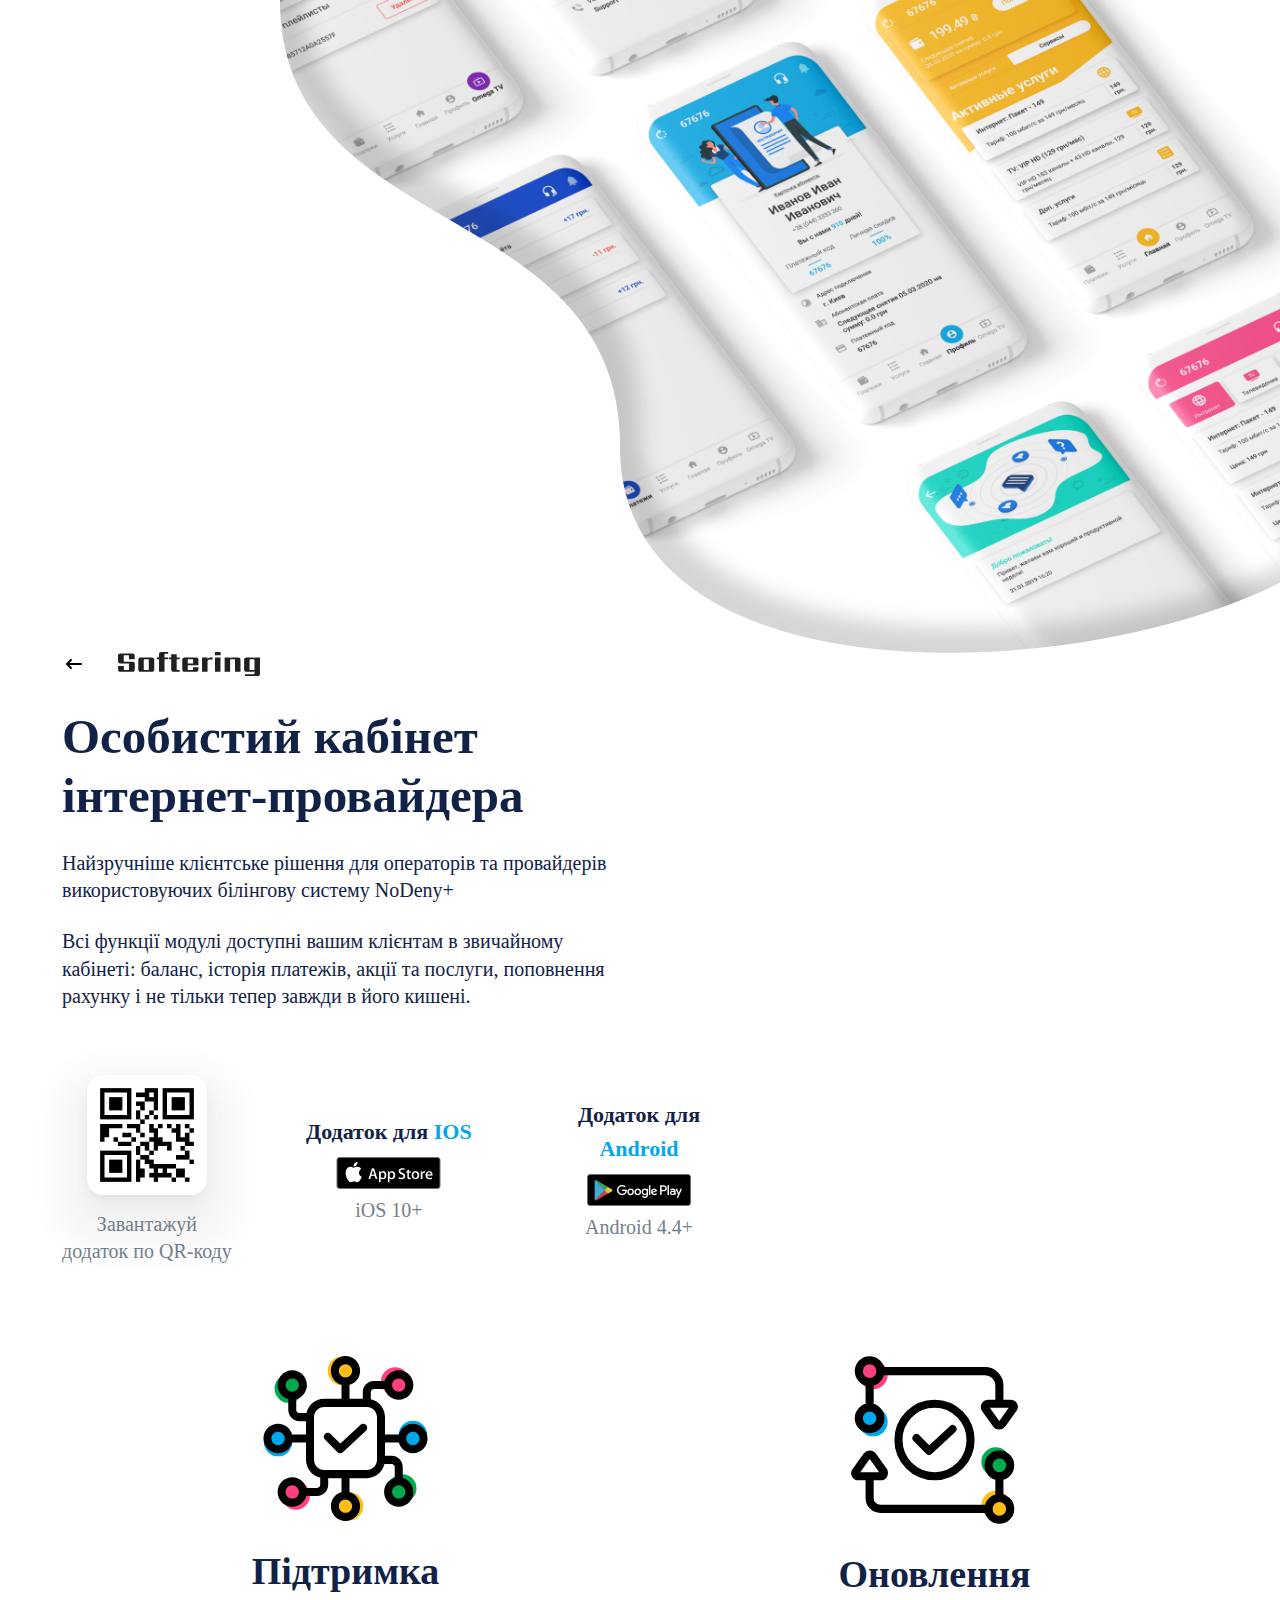
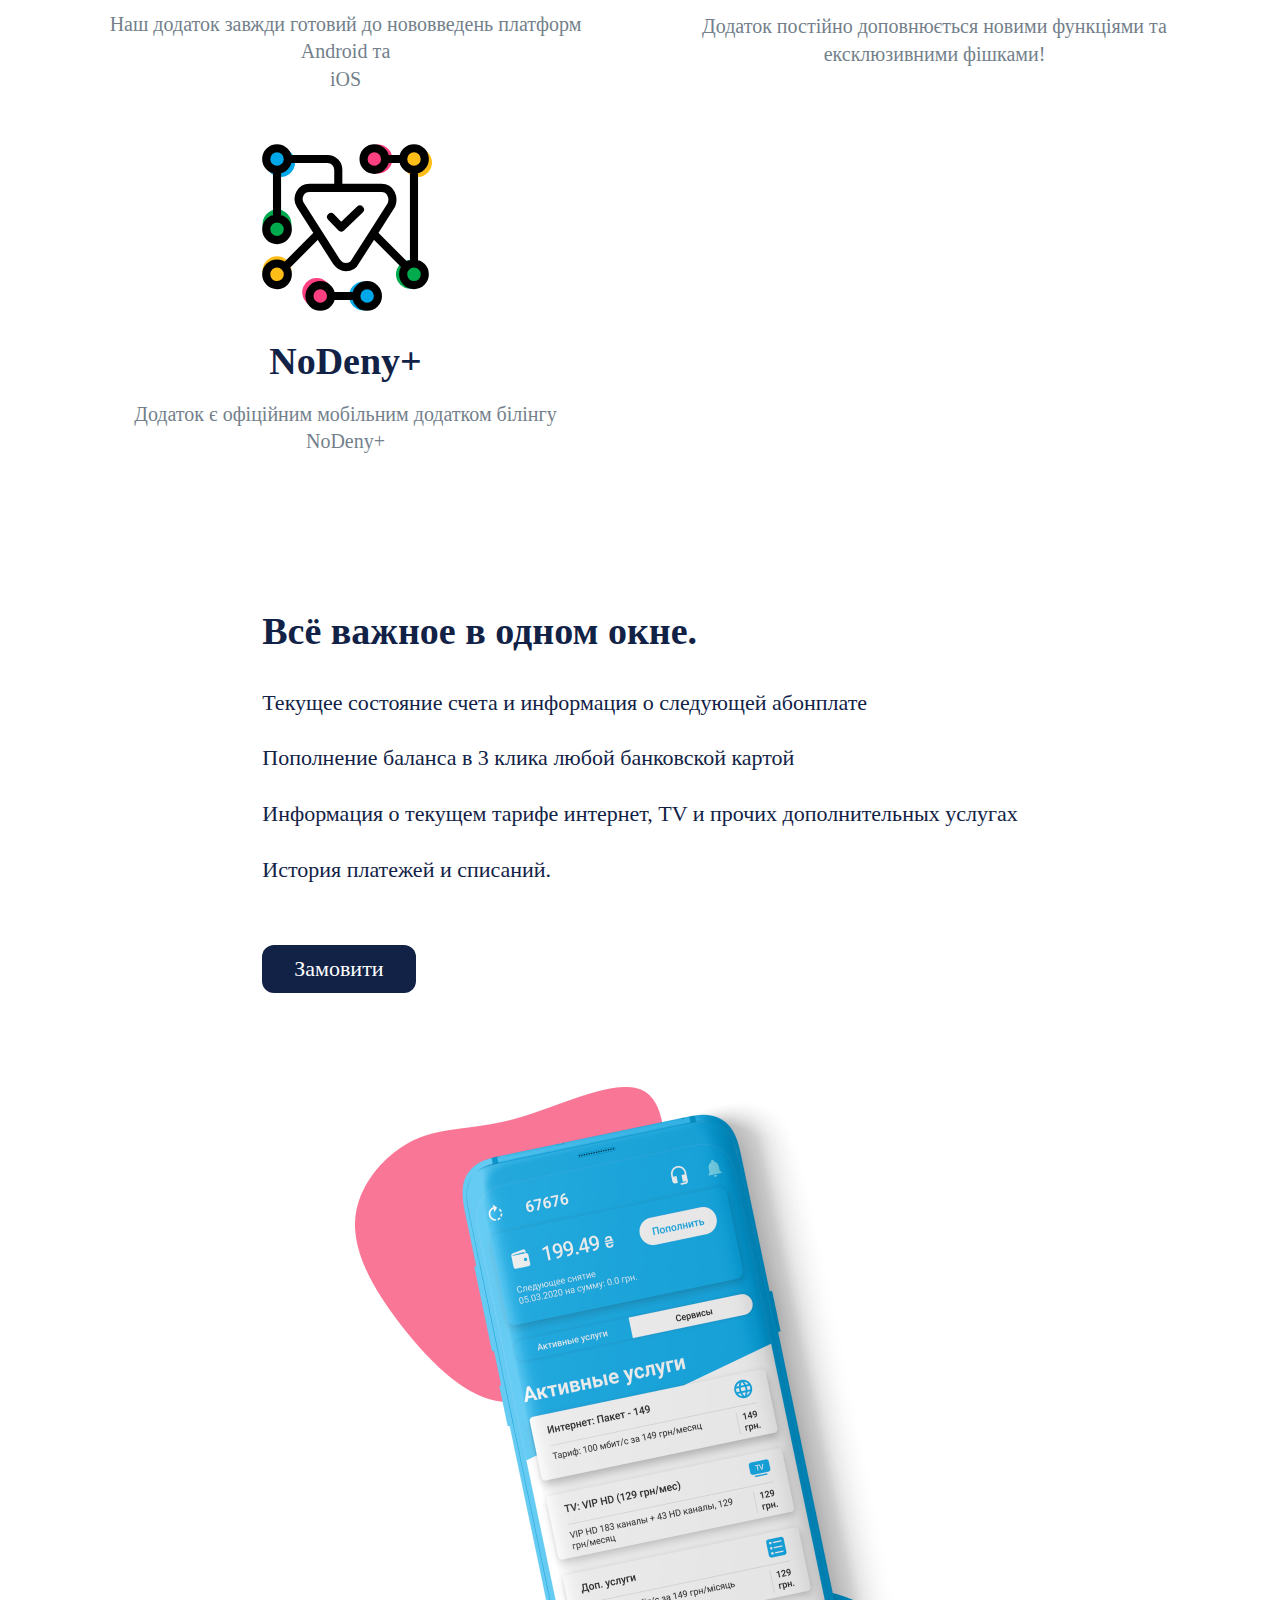
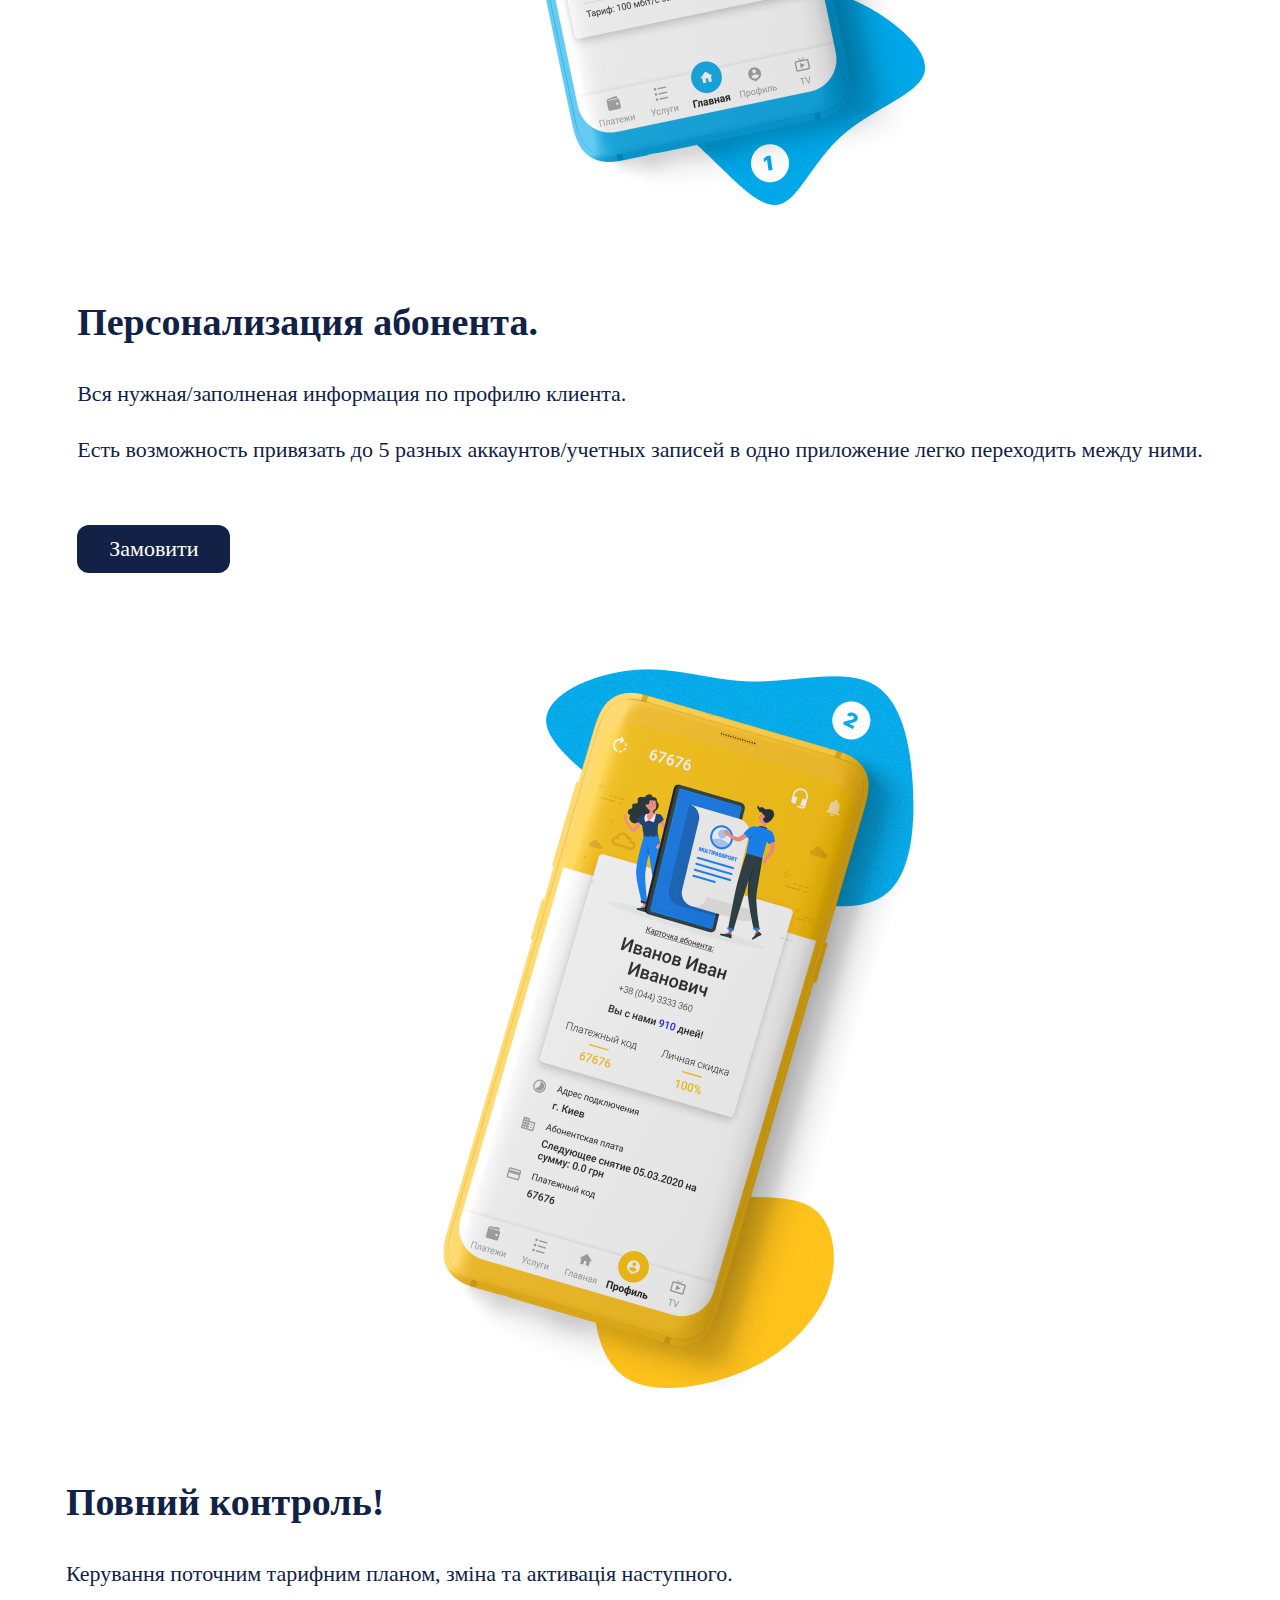
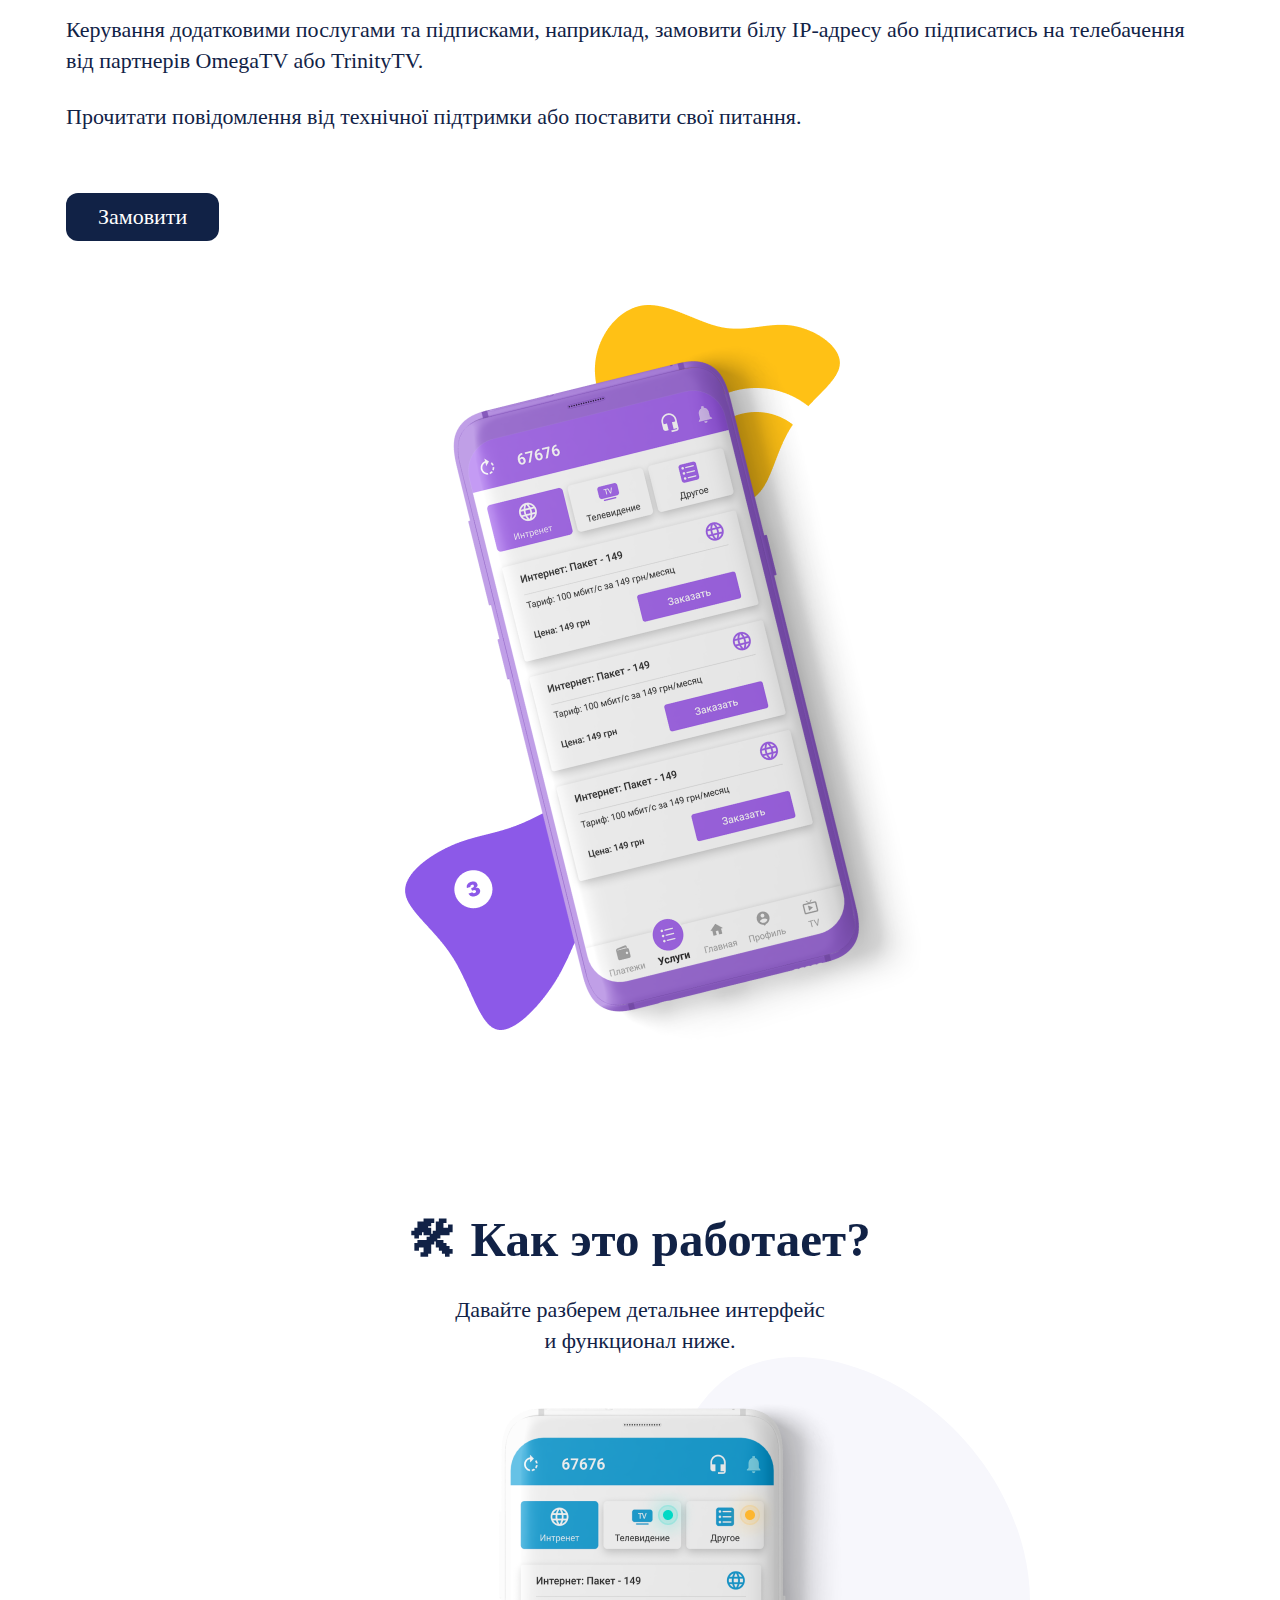
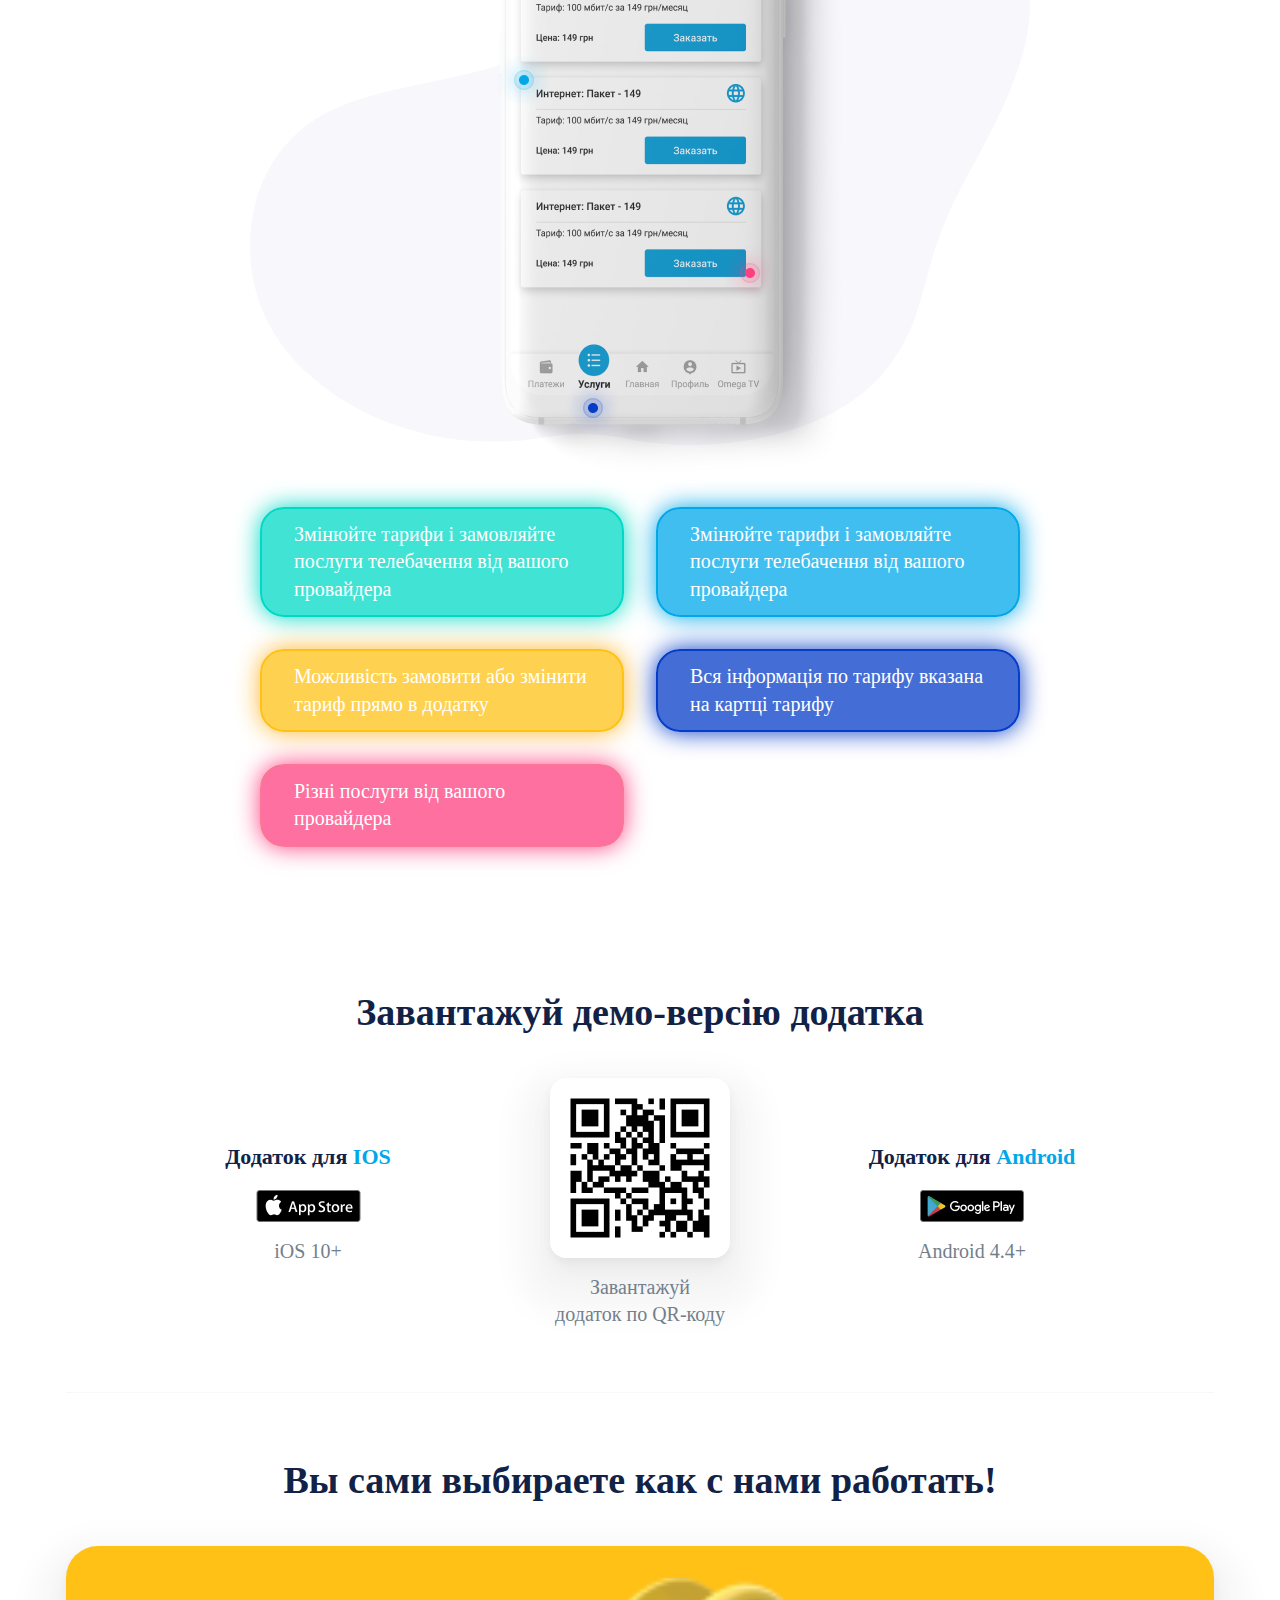
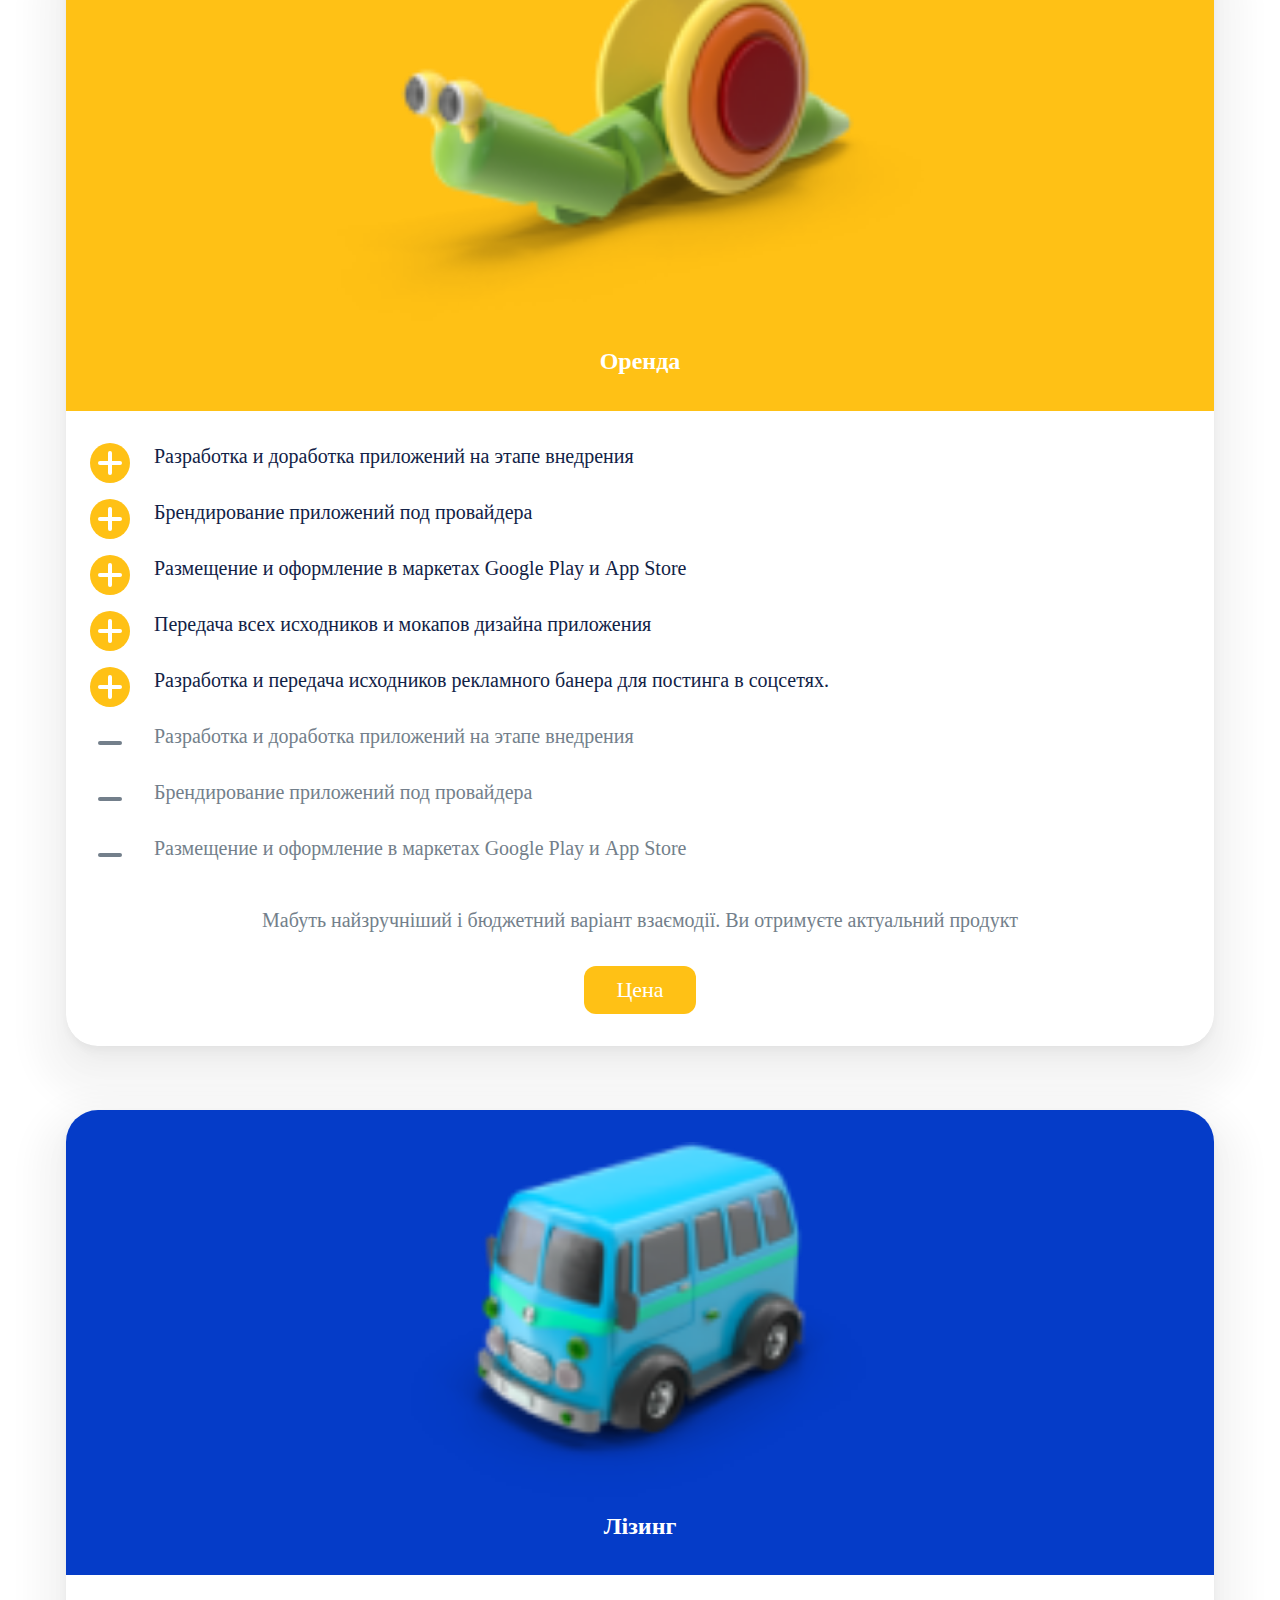
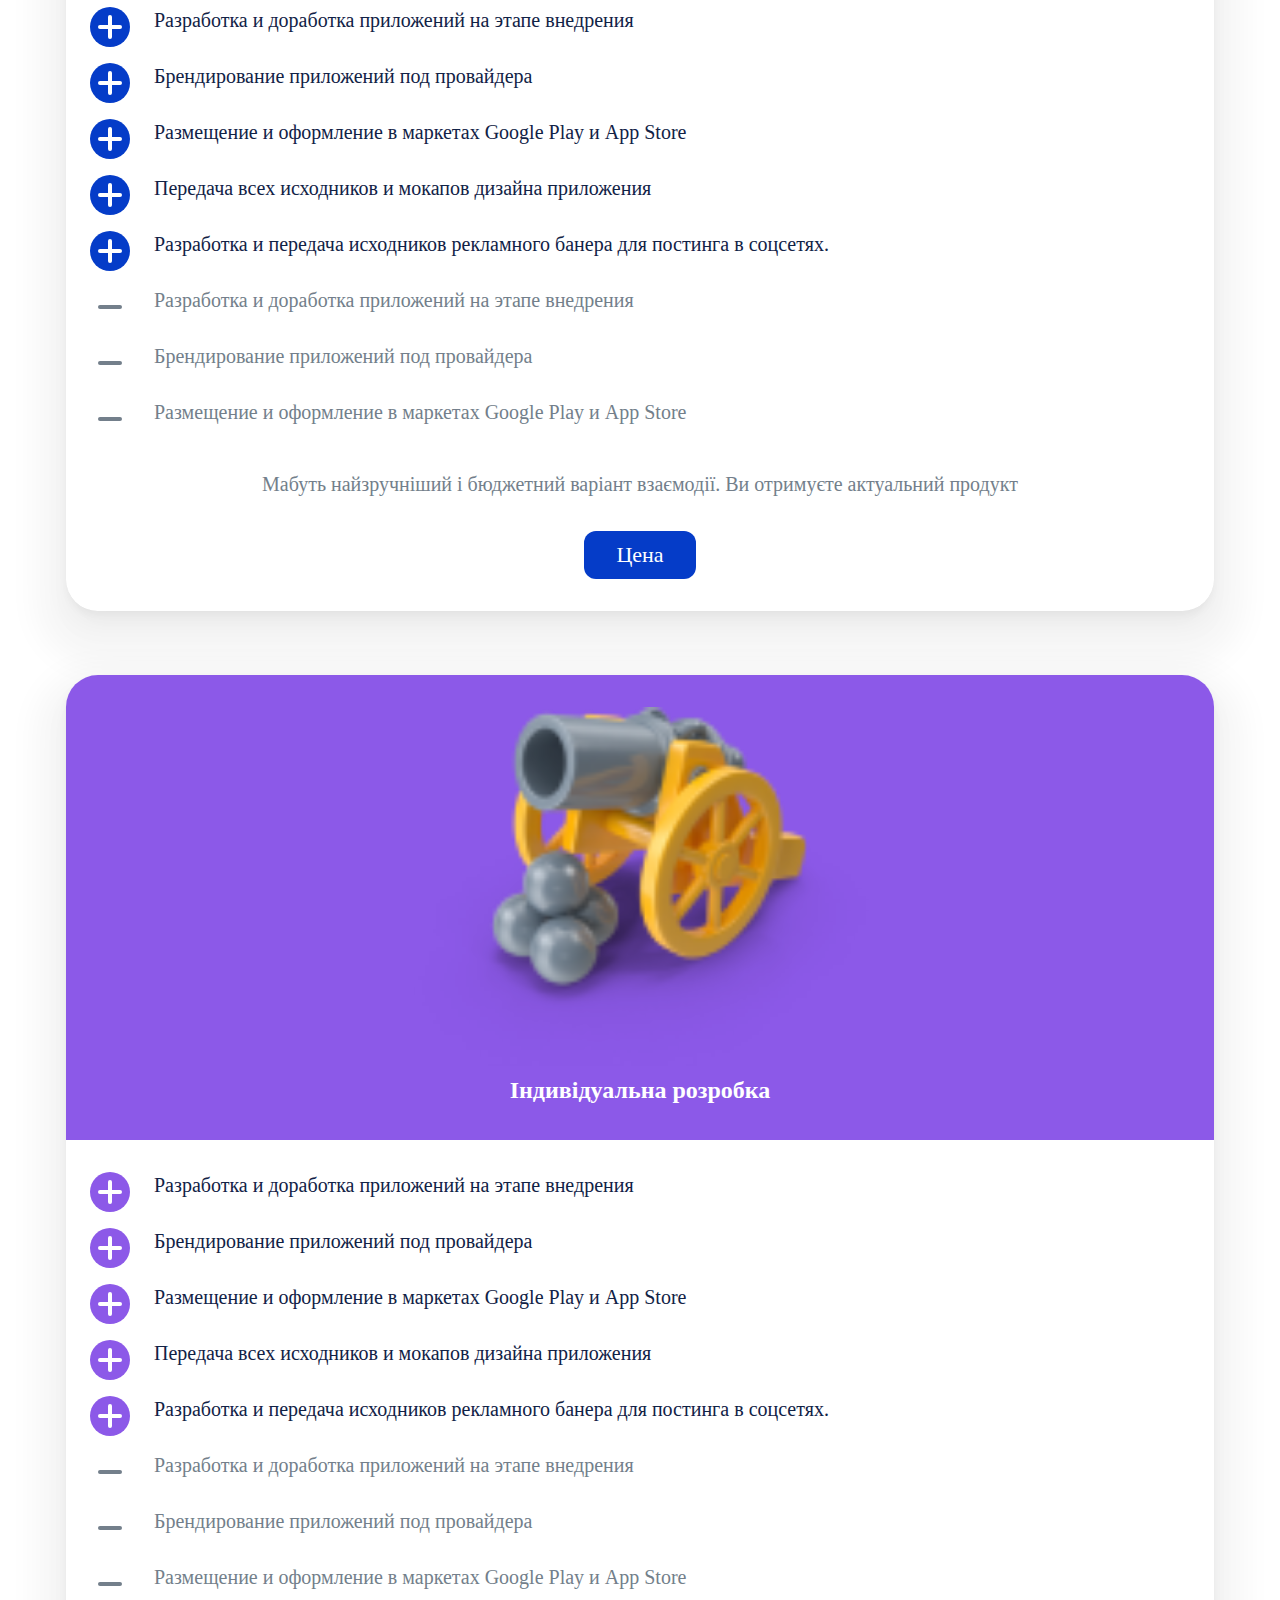
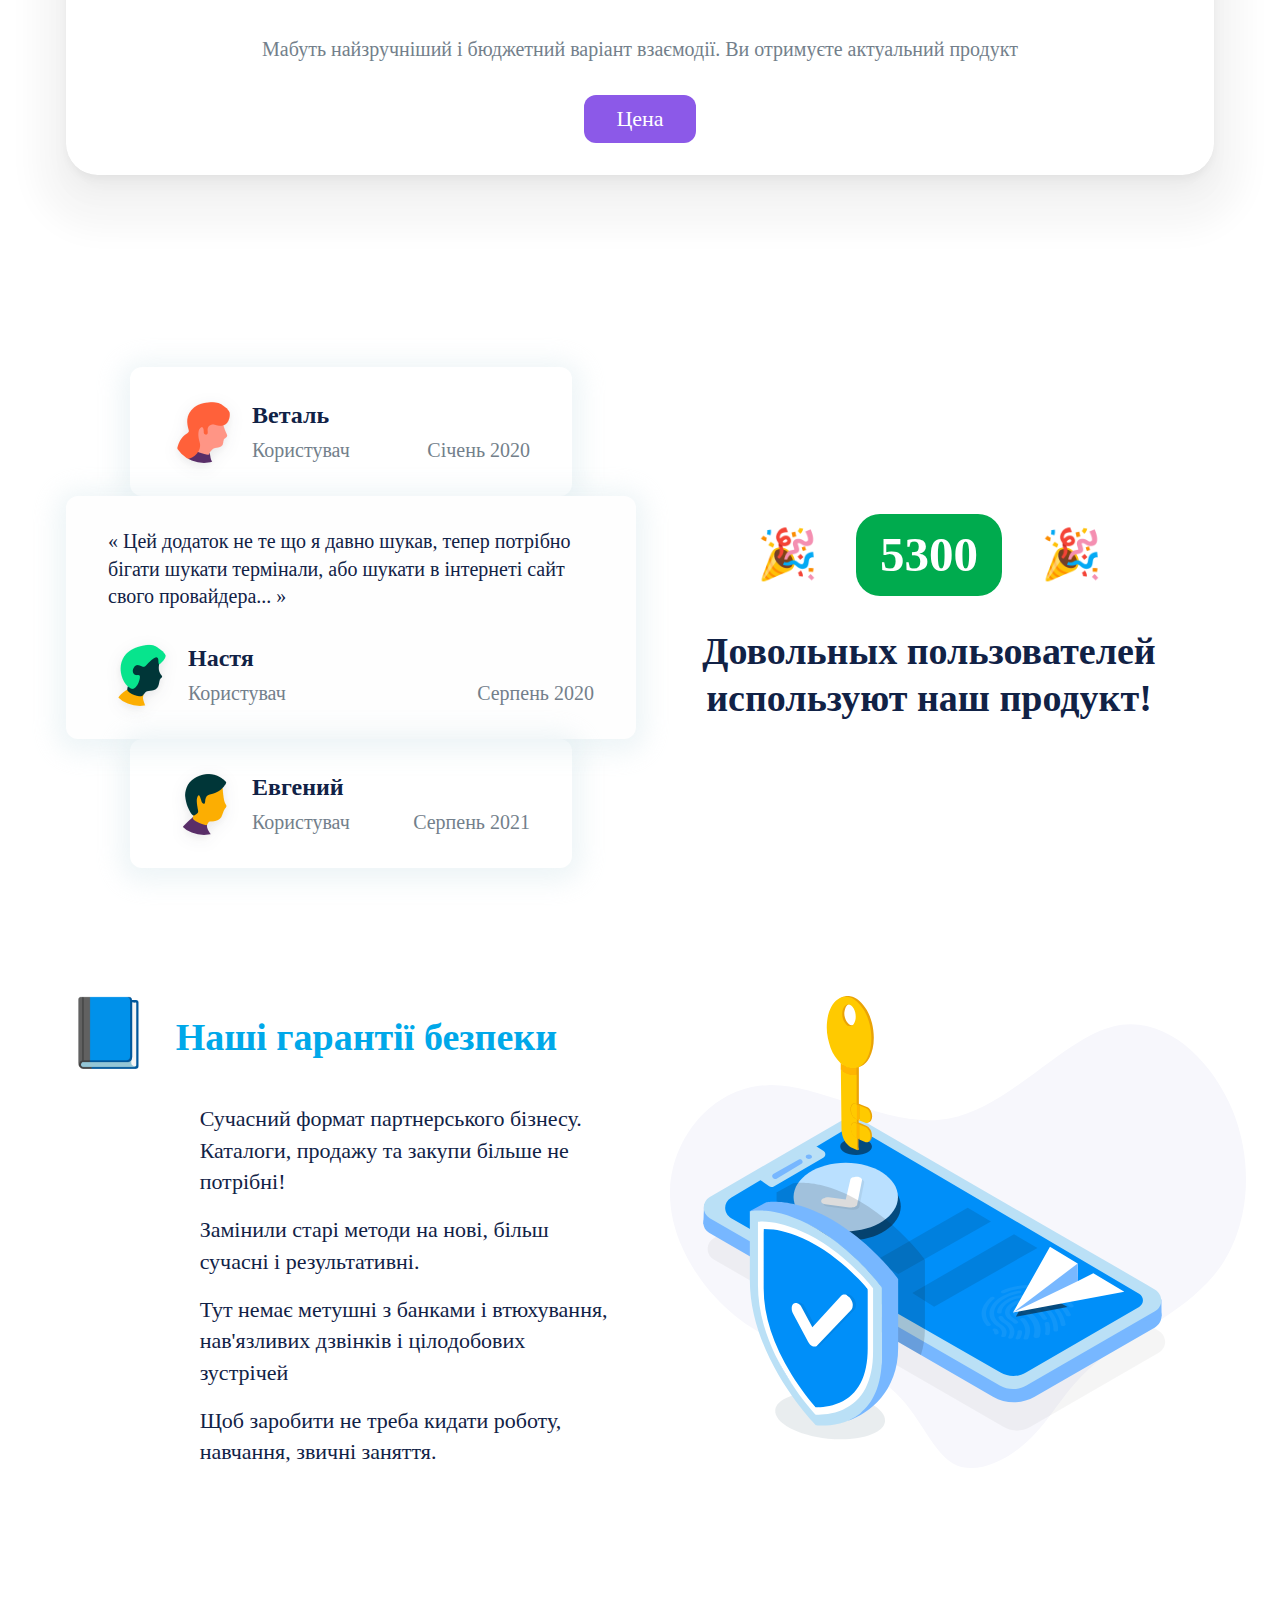
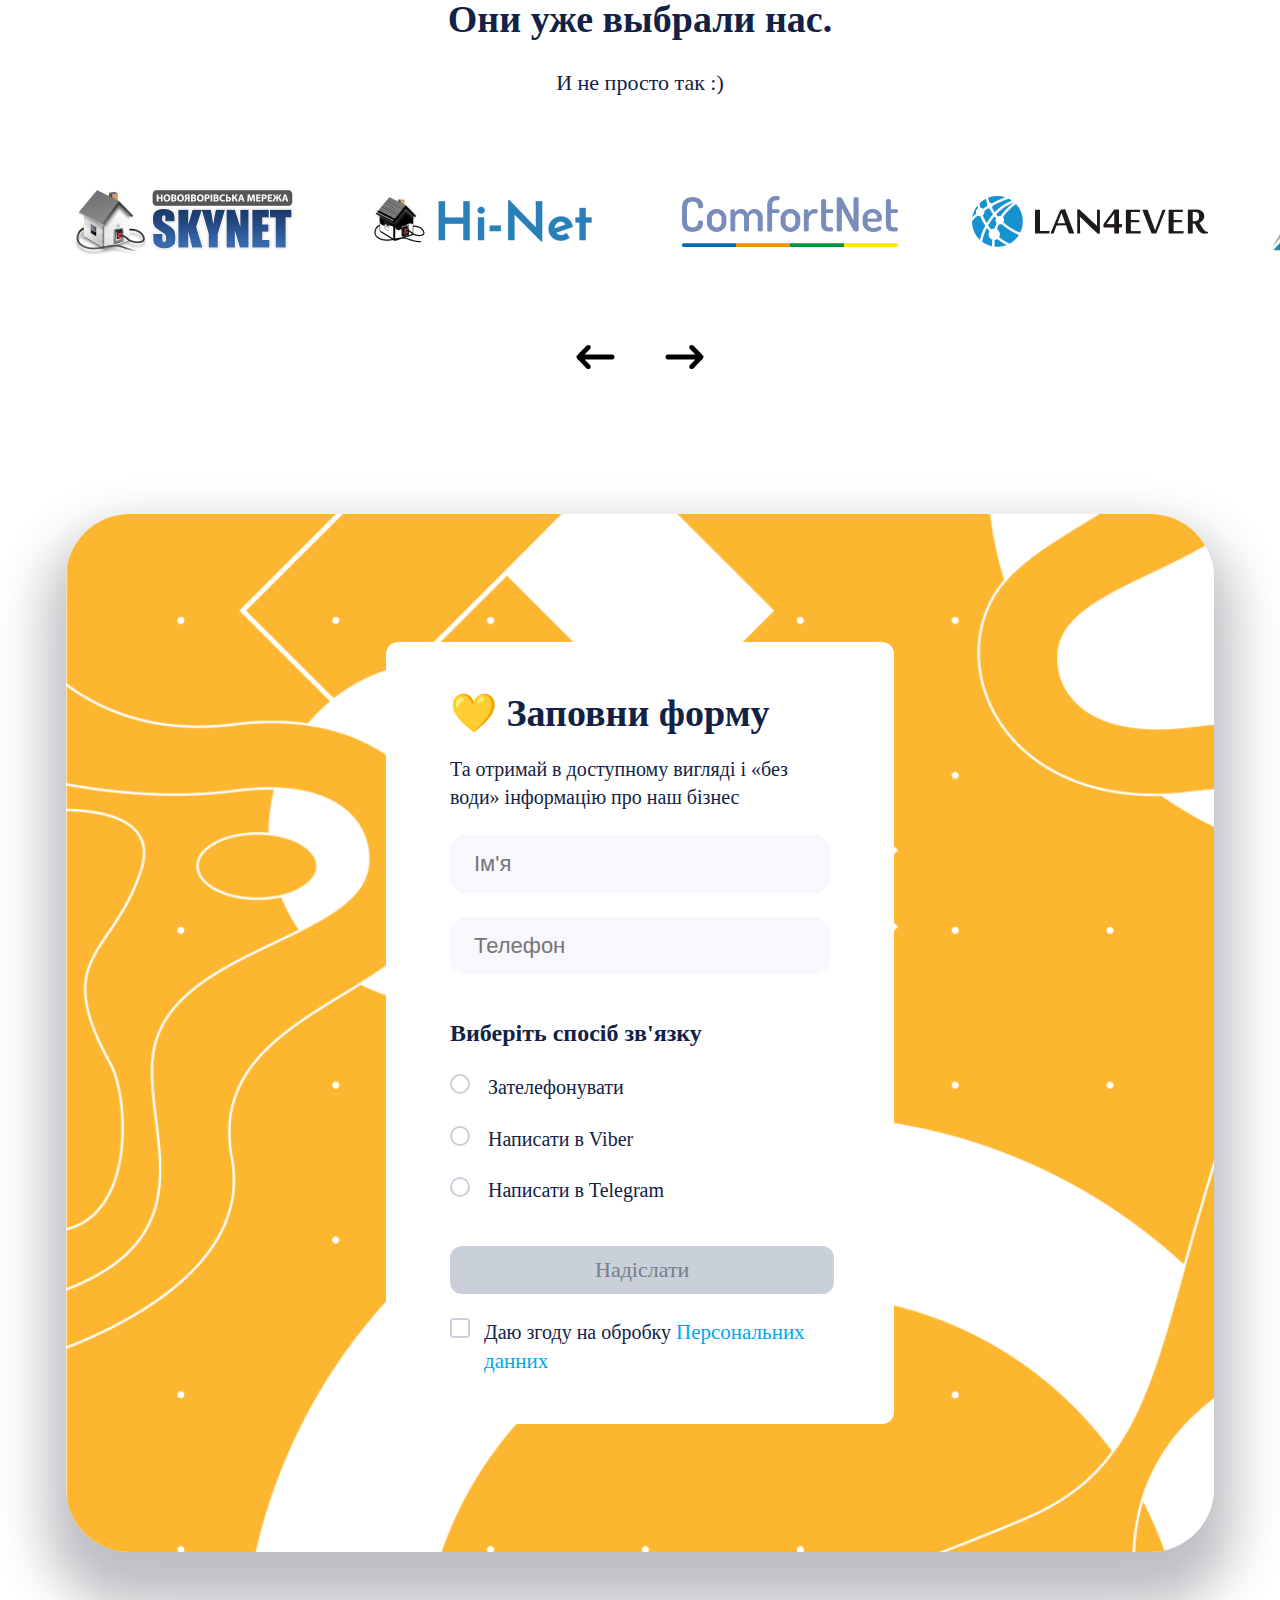
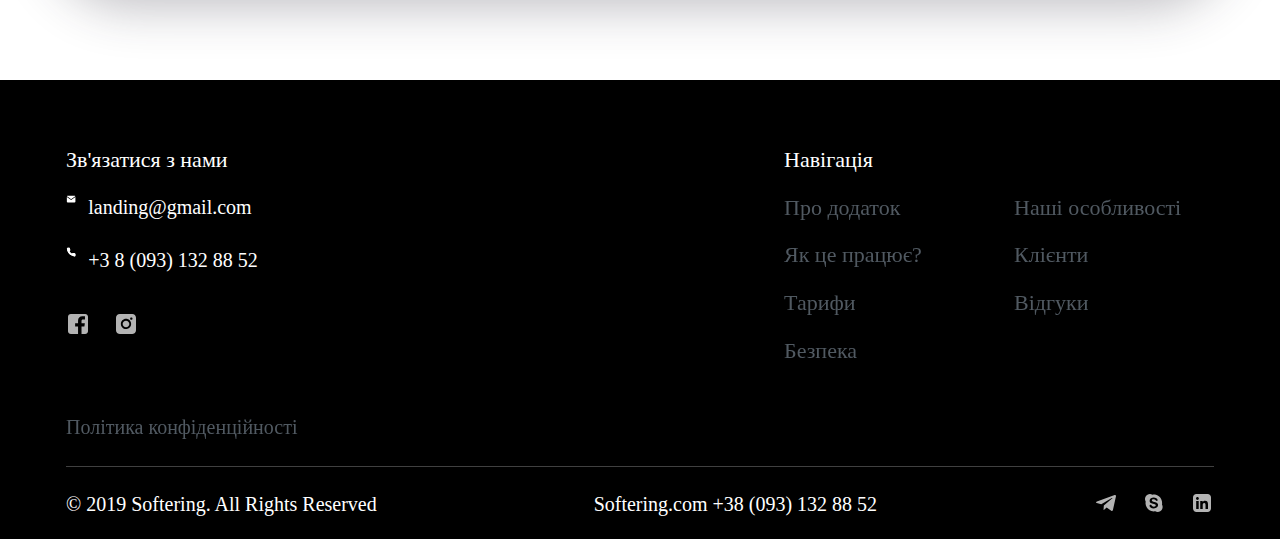
==== commit 7712671b: "Update index.html" ====
--- a/index.html
+++ b/index.html
@@ -14,10 +14,10 @@
         <div class="banner">
             <div class='banner__container-absolute'>
             <div class='banner__container-relative'>
-                <img class="banner__background-img" src="./img/bannerr/background.png">
-            </div>
-            </div>
-            <img class="banner__mask-img" src="./img/bannerr/Mask.png">
+                <img class="banner__background-img" src="./img/Bannerr/background.png">
+            </div>
+            </div>
+            <img class="banner__mask-img" src="./img/Bannerr/Mask.png">
         </div>
         <div class="header center-alignment-home">
             <a href="" class="header__back-logo">
@@ -568,7 +568,7 @@
                 <li class="comments__card comments__card_1">
                     <p class="Medium-S">« Цей додаток те що я давно шукав, тепер не потрібно бігати шукати термінали, або шукати в інтернеті сайт свого провайдера! »</p>
                     <div class="comments__info">
-                        <div class="comments__avatar c1"><img src="./img/comments/Avatar-2.png"></div>
+                        <div class="comments__avatar c1"><img src="./img/comments/avatar-2.png"></div>
                         <div>
                             <h5 class="H5Bold">Веталь</h5>
                             <div class="Regular-S">
@@ -581,7 +581,7 @@
                 <li class="comments__card comments__card_2">
                     <p class="Medium-S">« Цей додаток те що я давно шукав, тепер не потрібно бігати шукати термінали, або шукати в інтернеті сайт свого провайдера! »</p>
                     <div class="comments__info">
-                        <div class="comments__avatar c2"><img src="./img/comments/Avatar-1.png"></div>
+                        <div class="comments__avatar c2"><img src="./img/comments/avatar-1.png"></div>
                         <div>
                             <h5 class="H5Bold">Евгений</h5>
                             <div class="Regular-S">
@@ -594,7 +594,7 @@
                 <li class="comments__card comments__card_3 comments__card_open">
                     <p class="Medium-S">« Цей додаток не те що я давно шукав, тепер потрібно бігати шукати термінали, або шукати в інтернеті сайт свого провайдера... »</p>
                     <div class="comments__info">
-                        <div class="comments__avatar c3"><img src="./img/comments/Avatar-3.png"></div>
+                        <div class="comments__avatar c3"><img src="./img/comments/avatar-3.png"></div>
                         <div>
                             <h5 class="H5Bold">Настя</h5>
                             <div class="Regular-S">
@@ -784,4 +784,4 @@
         </div>
         <script src="script.js"></script>
     </body>
-</html> +</html> 
